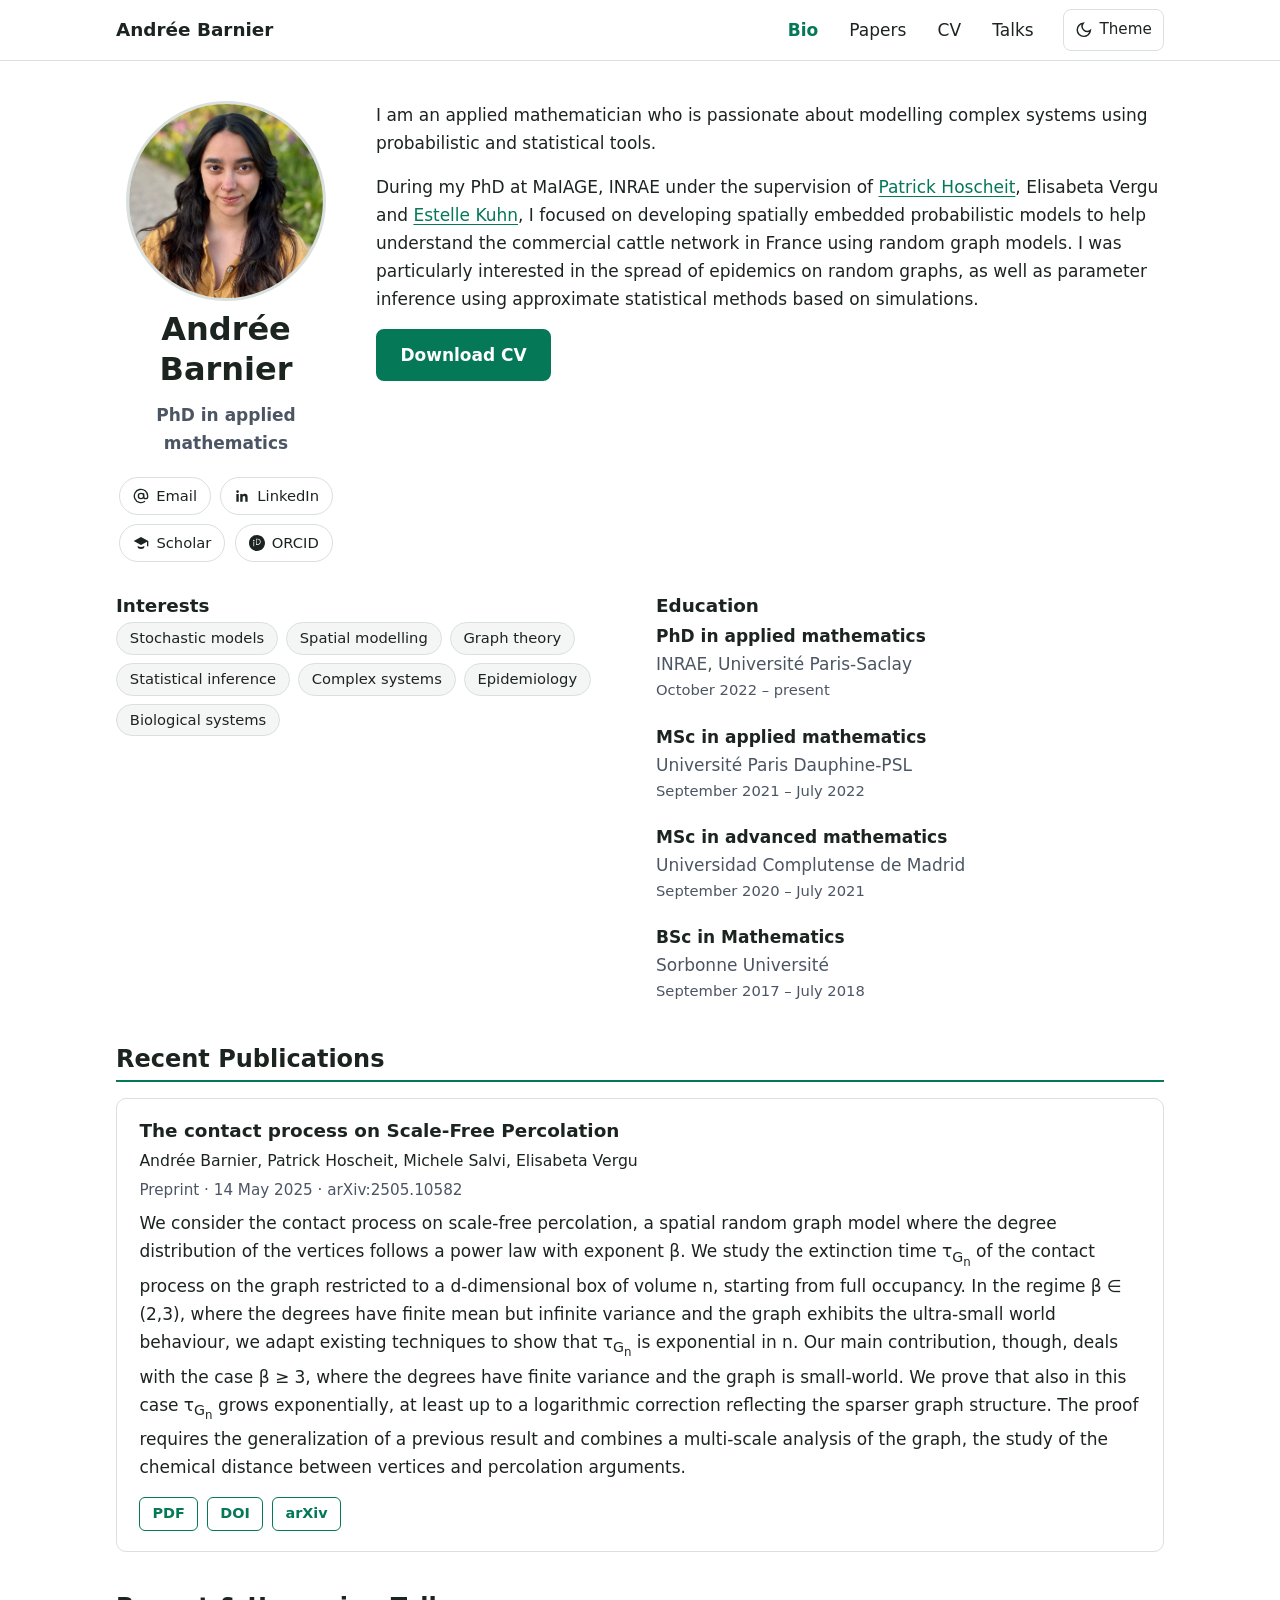
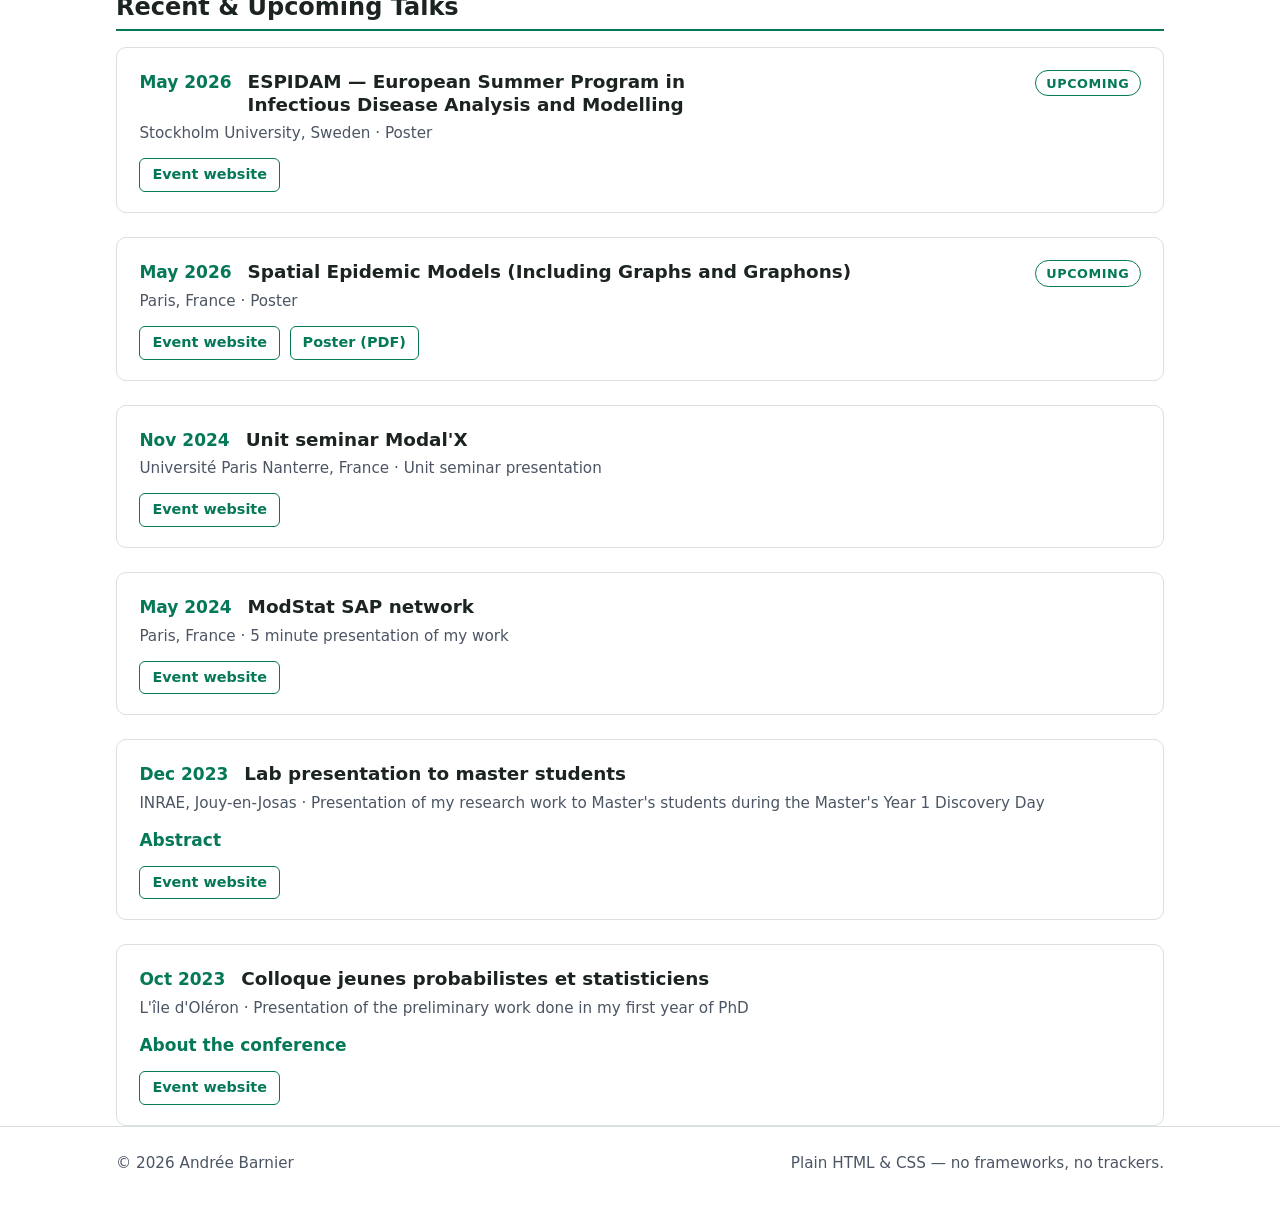
==== index.html @ 96a51994 "Rewrite site as plain static HTML/CSS/JS, no frameworks Drop Hugo, HugoBlox, Tailwind, Preact, Pagef" ====
<!DOCTYPE html>
<html lang="en">
<head>
  <meta charset="utf-8">
  <meta name="viewport" content="width=device-width, initial-scale=1">
  <title>Andrée Barnier — PhD in applied mathematics</title>
  <meta name="description" content="Andrée Barnier, PhD in applied mathematics. Spatial random graphs, stochastic models, and epidemic spread on networks. Publications, talks, and CV.">
  <link rel="icon" href="data:image/svg+xml,%3Csvg xmlns='http://www.w3.org/2000/svg' viewBox='0 0 32 32'%3E%3Crect width='32' height='32' rx='7' fill='%23047857'/%3E%3Ctext x='16' y='23' font-family='sans-serif' font-size='19' font-weight='bold' text-anchor='middle' fill='white'%3EA%3C/text%3E%3C/svg%3E">
  <link rel="stylesheet" href="assets/css/style.css">
  <script src="assets/js/main.js" defer></script>
</head>
<body>
  <a class="skip-link" href="#main">Skip to main content</a>

  <header class="site-header">
    <div class="container header-inner">
      <a class="site-title" href="./">Andrée Barnier</a>
      <button class="menu-button" id="menu-button" type="button" aria-expanded="false" aria-controls="site-nav">Menu</button>
      <nav class="site-nav" id="site-nav" aria-label="Main navigation">
        <ul>
          <li><a href="./" aria-current="page">Bio</a></li>
          <li><a href="#papers">Papers</a></li>
          <li><a href="experience/">CV</a></li>
          <li><a href="#talks">Talks</a></li>
        </ul>
      </nav>
      <button class="theme-button" id="theme-button" type="button" aria-label="Switch to dark theme">
        <svg viewBox="0 0 24 24" fill="none" stroke="currentColor" stroke-width="2" aria-hidden="true"><path d="M21 12.8A9 9 0 1 1 11.2 3 7 7 0 0 0 21 12.8Z"/></svg>
        <span aria-hidden="true">Theme</span>
      </button>
    </div>
  </header>

  <main id="main" class="container">
    <section aria-labelledby="bio-heading">
      <h2 id="bio-heading" hidden>Biography</h2>
      <div class="bio">
        <div class="profile">
          <img class="avatar" src="assets/img/me.jpg" alt="Portrait of Andrée Barnier" width="400" height="414">
          <div>
            <h1>Andrée Barnier</h1>
            <p class="role">PhD in applied mathematics</p>
            <ul class="social" aria-label="Contact and profiles">
              <li>
                <a href="mailto:barnier.andree@gmail.com">
                  <svg viewBox="0 0 24 24" fill="none" stroke="currentColor" stroke-width="2" aria-hidden="true"><circle cx="12" cy="12" r="4"/><path d="M16 8v5a3 3 0 0 0 6 0v-1a10 10 0 1 0-4 8"/></svg>
                  Email
                </a>
              </li>
              <li>
                <a href="https://www.linkedin.com/in/andree-barnier-233157162/" rel="noopener">
                  <svg viewBox="0 0 24 24" fill="currentColor" aria-hidden="true"><path d="M20.45 20.45h-3.55v-5.57c0-1.33-.03-3.04-1.85-3.04-1.86 0-2.14 1.45-2.14 2.94v5.67H9.35V9h3.41v1.56h.05c.47-.9 1.63-1.85 3.36-1.85 3.6 0 4.27 2.37 4.27 5.46v6.28zM5.34 7.43a2.06 2.06 0 1 1 0-4.12 2.06 2.06 0 0 1 0 4.12zM7.12 20.45H3.55V9h3.57v11.45z"/></svg>
                  LinkedIn
                </a>
              </li>
              <li>
                <a href="https://scholar.google.com/" rel="noopener">
                  <svg viewBox="0 0 24 24" fill="currentColor" aria-hidden="true"><path d="M12 3 1 9l11 6 9-4.91V17h2V9L12 3zm-5 13.5V18c0 1.66 2.24 3 5 3s5-1.34 5-3v-1.5c-1.4.8-3.1 1.5-5 1.5s-3.6-.7-5-1.5z"/></svg>
                  Scholar
                </a>
              </li>
              <li>
                <a href="https://orcid.org/0009-0008-3575-5565" rel="me noopener">
                  <svg viewBox="0 0 24 24" fill="currentColor" aria-hidden="true"><path d="M12 0C5.37 0 0 5.37 0 12s5.37 12 12 12 12-5.37 12-12S18.63 0 12 0zm-1.5 5.5h1.76c3.43 0 5.24 1.93 5.24 4.6 0 2.85-1.95 4.9-5.3 4.9h-1.7V5.5zm.88 1.05v7.4h.82c2.6 0 4.24-1.5 4.24-3.7 0-2.05-1.5-3.7-4.18-3.7h-.88zM7.2 7.1a1.06 1.06 0 1 1 0 2.12 1.06 1.06 0 0 1 0-2.12zm-.55 3.2h1.1V17H6.65v-6.7z"/></svg>
                  ORCID
                </a>
              </li>
            </ul>
          </div>
        </div>
        <div>
          <p>I am an applied mathematician who is passionate about modelling complex systems using probabilistic and statistical tools.</p>
          <p>During my PhD at MaIAGE, INRAE under the supervision of <a href="https://genome.jouy.inra.fr/~phoscheit/" rel="noopener">Patrick Hoscheit</a>, Elisabeta Vergu and <a href="https://maiage.inrae.fr/estelle-kuhn" rel="noopener">Estelle Kuhn</a>, I focused on developing spatially embedded probabilistic models to help understand the commercial cattle network in France using random graph models. I was particularly interested in the spread of epidemics on random graphs, as well as parameter inference using approximate statistical methods based on simulations.</p>
          <p><a class="button" href="uploads/resume.pdf">Download CV</a></p>
        </div>
      </div>

      <div class="columns" style="margin-top: 2rem;">
        <div>
          <h3>Interests</h3>
          <ul class="tag-list">
            <li>Stochastic models</li>
            <li>Spatial modelling</li>
            <li>Graph theory</li>
            <li>Statistical inference</li>
            <li>Complex systems</li>
            <li>Epidemiology</li>
            <li>Biological systems</li>
          </ul>
        </div>
        <div>
          <h3>Education</h3>
          <ul class="edu-list">
            <li>
              <div class="degree">PhD in applied mathematics</div>
              <div class="school">INRAE, Université Paris-Saclay</div>
              <div class="dates"><time datetime="2022-10">October 2022</time> – present</div>
            </li>
            <li>
              <div class="degree">MSc in applied mathematics</div>
              <div class="school">Université Paris Dauphine-PSL</div>
              <div class="dates"><time datetime="2021-09">September 2021</time> – <time datetime="2022-07">July 2022</time></div>
            </li>
            <li>
              <div class="degree">MSc in advanced mathematics</div>
              <div class="school">Universidad Complutense de Madrid</div>
              <div class="dates"><time datetime="2020-09">September 2020</time> – <time datetime="2021-07">July 2021</time></div>
            </li>
            <li>
              <div class="degree">BSc in Mathematics</div>
              <div class="school">Sorbonne Université</div>
              <div class="dates"><time datetime="2017-09">September 2017</time> – <time datetime="2018-07">July 2018</time></div>
            </li>
          </ul>
        </div>
      </div>
    </section>

    <section aria-labelledby="papers-heading" id="papers">
      <h2 id="papers-heading">Recent Publications</h2>
      <ol class="entry-list">
        <li>
          <article class="entry">
            <header>
              <h3>The contact process on Scale-Free Percolation</h3>
              <p class="authors">Andrée Barnier, Patrick Hoscheit, Michele Salvi, Elisabeta Vergu</p>
              <p class="meta">Preprint · <time datetime="2025-05-14">14 May 2025</time> · arXiv:2505.10582</p>
            </header>
            <p>We consider the contact process on scale-free percolation, a spatial random graph model where the degree distribution of the vertices follows a power law with exponent β. We study the extinction time τ<sub>G<sub>n</sub></sub> of the contact process on the graph restricted to a d-dimensional box of volume n, starting from full occupancy. In the regime β ∈ (2,3), where the degrees have finite mean but infinite variance and the graph exhibits the ultra-small world behaviour, we adapt existing techniques to show that τ<sub>G<sub>n</sub></sub> is exponential in n. Our main contribution, though, deals with the case β ≥ 3, where the degrees have finite variance and the graph is small-world. We prove that also in this case τ<sub>G<sub>n</sub></sub> grows exponentially, at least up to a logarithmic correction reflecting the sparser graph structure. The proof requires the generalization of a previous result and combines a multi-scale analysis of the graph, the study of the chemical distance between vertices and percolation arguments.</p>
            <ul class="entry-links">
              <li><a href="https://arxiv.org/pdf/2505.10582" rel="noopener">PDF</a></li>
              <li><a href="https://doi.org/10.48550/arXiv.2505.10582" rel="noopener">DOI</a></li>
              <li><a href="https://arxiv.org/abs/2505.10582" rel="noopener">arXiv</a></li>
            </ul>
          </article>
        </li>
      </ol>
    </section>

    <section aria-labelledby="talks-heading" id="talks">
      <h2 id="talks-heading">Recent &amp; Upcoming Talks</h2>
      <ol class="entry-list">
        <li>
          <article class="entry" aria-labelledby="talk-espidam">
            <div class="talk-top">
              <time datetime="2026-05-15">May 2026</time>
              <h3 id="talk-espidam">ESPIDAM — European Summer Program in Infectious Disease Analysis and Modelling</h3>
              <span class="badge">Upcoming</span>
            </div>
            <p class="meta">Stockholm University, Sweden · Poster</p>
            <ul class="entry-links">
              <li><a href="https://www.su.se/department-of-mathematics/welcome-to-espidam-the-european-summer-program-in-infectious-disease-analysis-and-modelling-1.703719" rel="noopener">Event website</a></li>
            </ul>
          </article>
        </li>
        <li>
          <article class="entry" aria-labelledby="talk-spatial">
            <div class="talk-top">
              <time datetime="2026-05-15">May 2026</time>
              <h3 id="talk-spatial">Spatial Epidemic Models (Including Graphs and Graphons)</h3>
              <span class="badge">Upcoming</span>
            </div>
            <p class="meta">Paris, France · Poster</p>
            <ul class="entry-links">
              <li><a href="https://sites.google.com/rice.edu/rgp-epidemic/home" rel="noopener">Event website</a></li>
              <li><a href="uploads/poster-spatial-random-graphs.pdf">Poster (PDF)</a></li>
            </ul>
          </article>
        </li>
        <li>
          <article class="entry" aria-labelledby="talk-modalx">
            <div class="talk-top">
              <time datetime="2024-11-21">Nov 2024</time>
              <h3 id="talk-modalx">Unit seminar Modal'X</h3>
            </div>
            <p class="meta">Université Paris Nanterre, France · Unit seminar presentation</p>
            <ul class="entry-links">
              <li><a href="https://modalx.parisnanterre.fr/seminaires/seminaire-modalx-andree-barnier-maiage" rel="noopener">Event website</a></li>
            </ul>
          </article>
        </li>
        <li>
          <article class="entry" aria-labelledby="talk-modstatsap">
            <div class="talk-top">
              <time datetime="2024-05-16">May 2024</time>
              <h3 id="talk-modstatsap">ModStat SAP network</h3>
            </div>
            <p class="meta">Paris, France · 5 minute presentation of my work</p>
            <ul class="entry-links">
              <li><a href="https://reseau-modstatsap.mathnum.inrae.fr" rel="noopener">Event website</a></li>
            </ul>
          </article>
        </li>
        <li>
          <article class="entry" aria-labelledby="talk-masters">
            <div class="talk-top">
              <time datetime="2023-12-08">Dec 2023</time>
              <h3 id="talk-masters">Lab presentation to master students</h3>
            </div>
            <p class="meta">INRAE, Jouy-en-Josas · Presentation of my research work to Master's students during the Master's Year 1 Discovery Day</p>
            <details class="abstract">
              <summary>Abstract</summary>
              <div><p>Presentation of my research work to Master's students during the Master's Year 1 Discovery Day, INRAE, Jouy-en-Josas. Program jointly organized by the Graduate School of Mathematics at Paris-Saclay University and the MaIAGE unit at INRAE.</p></div>
            </details>
            <ul class="entry-links">
              <li><a href="https://maiage.inrae.fr/fr/seminaires_ext" rel="noopener">Event website</a></li>
            </ul>
          </article>
        </li>
        <li>
          <article class="entry" aria-labelledby="talk-jps">
            <div class="talk-top">
              <time datetime="2023-10-01">Oct 2023</time>
              <h3 id="talk-jps">Colloque jeunes probabilistes et statisticiens</h3>
            </div>
            <p class="meta">L'île d'Oléron · Presentation of the preliminary work done in my first year of PhD</p>
            <details class="abstract">
              <summary>About the conference</summary>
              <div><p>The Young Probabilists and Statisticians Conference has been held every two years since 1994 under the auspices of the Random Modelling and Statistics (MAS) group of the Society for Applied and Industrial Mathematics (SMAI). Participants are advanced PhD students (in their second or third year) or those who may have defended their thesis within the past year. The aim is to provide them with a pleasant and informal setting in which to meet, present their work and broaden their range of interests.</p></div>
            </details>
            <ul class="entry-links">
              <li><a href="https://jps-2023.sciencesconf.org" rel="noopener">Event website</a></li>
            </ul>
          </article>
        </li>
      </ol>
    </section>
  </main>

  <footer class="site-footer">
    <div class="container">
      <p>© <span id="year">2026</span> Andrée Barnier</p>
      <p>Plain HTML &amp; CSS — no frameworks, no trackers.</p>
    </div>
  </footer>
</body>
</html>
---- assets/css/style.css ----
/* Plain stylesheet for Andrée Barnier's personal site. No frameworks. */

:root {
  color-scheme: light dark;
  --bg: #fff;
  --bg-soft: #f4f6f5;
  --text: #1c2420;
  --muted: #4b5563;
  --accent: #047857;
  --accent-contrast: #fff;
  --border: #d9e0dd;
  --card: #fff;
  --header-bg: rgb(255 255 255 / 0.95);
  --max-width: 68rem;
  --radius: 10px;
  --font: system-ui, -apple-system, "Segoe UI", Roboto, "Helvetica Neue", Arial, sans-serif;
}

@media (prefers-color-scheme: dark) {
  :root {
    --bg: #101614;
    --bg-soft: #1a221f;
    --text: #e8eceb;
    --muted: #b6c0bd;
    --accent: #34d399;
    --accent-contrast: #06281d;
    --border: #2c3632;
    --card: #161e1b;
    --header-bg: rgb(16 22 20 / 0.95);
  }
}

html[data-theme="light"] {
  color-scheme: light;
  --bg: #fff;
  --bg-soft: #f4f6f5;
  --text: #1c2420;
  --muted: #4b5563;
  --accent: #047857;
  --accent-contrast: #fff;
  --border: #d9e0dd;
  --card: #fff;
  --header-bg: rgb(255 255 255 / 0.95);
}

html[data-theme="dark"] {
  color-scheme: dark;
  --bg: #101614;
  --bg-soft: #1a221f;
  --text: #e8eceb;
  --muted: #b6c0bd;
  --accent: #34d399;
  --accent-contrast: #06281d;
  --border: #2c3632;
  --card: #161e1b;
  --header-bg: rgb(16 22 20 / 0.95);
}

* { box-sizing: border-box; }

html {
  scroll-behavior: smooth;
  scroll-padding-top: 4.5rem;
}

@media (prefers-reduced-motion: reduce) {
  html { scroll-behavior: auto; }
  *, *::before, *::after {
    animation-duration: 0.01ms !important;
    transition-duration: 0.01ms !important;
  }
}

body {
  margin: 0;
  background: var(--bg);
  color: var(--text);
  font-family: var(--font);
  font-size: 1.0625rem;
  line-height: 1.65;
}

h1, h2, h3 { line-height: 1.25; text-wrap: balance; }
h1 { font-size: 2rem; margin: 0 0 0.25rem; }
h2 { font-size: 1.5rem; margin: 0 0 1rem; padding-bottom: 0.4rem; border-bottom: 2px solid var(--accent); }
h3 { font-size: 1.15rem; margin: 0 0 0.35rem; }

p { margin: 0 0 1rem; }

a { color: var(--accent); text-underline-offset: 0.15em; }
a:hover { text-decoration-thickness: 2px; }

:focus-visible {
  outline: 3px solid var(--accent);
  outline-offset: 2px;
  border-radius: 4px;
}

.skip-link {
  position: absolute;
  left: 1rem;
  top: -4rem;
  z-index: 100;
  background: var(--accent);
  color: var(--accent-contrast);
  padding: 0.6rem 1rem;
  border-radius: 0 0 6px 6px;
  font-weight: 600;
  text-decoration: none;
  transition: top 0.15s ease;
}
.skip-link:focus { top: 0; color: var(--accent-contrast); }

.container {
  max-width: var(--max-width);
  margin: 0 auto;
  padding: 0 1.25rem;
}

main { padding-bottom: 4rem; }
section { padding-top: 2.5rem; }

/* Header */
.site-header {
  position: sticky;
  top: 0;
  z-index: 50;
  background: var(--header-bg);
  border-bottom: 1px solid var(--border);
  backdrop-filter: blur(6px);
}

.header-inner {
  display: flex;
  align-items: center;
  gap: 1rem;
  min-height: 3.75rem;
}

.site-title {
  font-weight: 700;
  font-size: 1.15rem;
  color: var(--text);
  text-decoration: none;
  margin-right: auto;
  white-space: nowrap;
}
.site-title:hover { color: var(--accent); }

.site-nav ul {
  display: flex;
  gap: 0.25rem;
  list-style: none;
  margin: 0;
  padding: 0;
}

.site-nav a {
  display: block;
  padding: 0.5rem 0.85rem;
  border-radius: 6px;
  color: var(--text);
  text-decoration: none;
  font-weight: 500;
}
.site-nav a:hover { background: var(--bg-soft); color: var(--accent); }
.site-nav a[aria-current="page"] { color: var(--accent); font-weight: 700; }

.menu-button, .theme-button {
  display: inline-flex;
  align-items: center;
  justify-content: center;
  gap: 0.4rem;
  background: none;
  border: 1px solid var(--border);
  border-radius: 8px;
  color: var(--text);
  cursor: pointer;
  font: inherit;
  font-size: 0.95rem;
  padding: 0.45rem 0.7rem;
}
.menu-button:hover, .theme-button:hover { border-color: var(--accent); color: var(--accent); }
.menu-button { display: none; }
.theme-button svg { width: 1.1rem; height: 1.1rem; }

/* Bio */
.bio { display: grid; grid-template-columns: 220px 1fr; gap: 2.5rem; align-items: start; }

.profile { text-align: center; }
.avatar {
  width: 200px;
  height: 200px;
  border-radius: 50%;
  object-fit: cover;
  border: 3px solid var(--border);
}
.role { color: var(--muted); margin: 0.75rem 0 0.25rem; font-weight: 600; }
.postnominal { color: var(--muted); font-size: 0.95rem; }

.social { list-style: none; margin: 1.25rem 0 0; padding: 0; display: flex; flex-wrap: wrap; gap: 0.6rem; justify-content: center; }
.social a {
  display: inline-flex;
  align-items: center;
  gap: 0.45rem;
  border: 1px solid var(--border);
  border-radius: 999px;
  padding: 0.35rem 0.8rem;
  font-size: 0.92rem;
  color: var(--text);
  text-decoration: none;
}
.social a:hover { border-color: var(--accent); color: var(--accent); }
.social svg { width: 1rem; height: 1rem; flex: none; }

.button {
  display: inline-block;
  background: var(--accent);
  color: var(--accent-contrast);
  font-weight: 600;
  text-decoration: none;
  padding: 0.6rem 1.4rem;
  border-radius: 8px;
  border: 2px solid var(--accent);
}
.button:hover { filter: brightness(0.92); color: var(--accent-contrast); text-decoration: none; }
.button.secondary { background: none; color: var(--accent); }
.button.secondary:hover { background: var(--accent); color: var(--accent-contrast); }

/* Two-column info blocks */
.columns { display: grid; grid-template-columns: 1fr 1fr; gap: 2rem; }

.tag-list { list-style: none; margin: 0; padding: 0; display: flex; flex-wrap: wrap; gap: 0.5rem; }
.tag-list li {
  background: var(--bg-soft);
  border: 1px solid var(--border);
  border-radius: 999px;
  padding: 0.2rem 0.8rem;
  font-size: 0.92rem;
}

.edu-list { list-style: none; margin: 0; padding: 0; display: grid; gap: 1.25rem; }
.edu-list .degree { font-weight: 700; }
.edu-list .school { color: var(--muted); }
.edu-list .dates { color: var(--muted); font-size: 0.92rem; }
.edu-list p { margin: 0.35rem 0 0; font-size: 0.98rem; }

/* Entries (papers, talks) */
.entry-list { list-style: none; margin: 0; padding: 0; display: grid; gap: 1.5rem; }
.entry {
  background: var(--card);
  border: 1px solid var(--border);
  border-radius: var(--radius);
  padding: 1.25rem 1.4rem;
}
.entry header { margin-bottom: 0.4rem; }
.entry .meta { color: var(--muted); font-size: 0.95rem; margin-bottom: 0.5rem; }
.entry .authors { font-size: 0.98rem; margin-bottom: 0.25rem; }
.entry p:last-child { margin-bottom: 0; }

.entry-links { list-style: none; margin: 0.75rem 0 0; padding: 0; display: flex; flex-wrap: wrap; gap: 0.6rem; }
.entry-links a {
  display: inline-block;
  border: 1px solid var(--accent);
  border-radius: 6px;
  padding: 0.25rem 0.75rem;
  font-size: 0.9rem;
  font-weight: 600;
  text-decoration: none;
}
.entry-links a:hover { background: var(--accent); color: var(--accent-contrast); }

.talk-top { display: flex; flex-wrap: wrap; gap: 0.4rem 1rem; align-items: baseline; }
.talk-top time { font-weight: 700; color: var(--accent); white-space: nowrap; }
.talk-top h3 { flex: 1 1 16rem; }
.badge {
  display: inline-block;
  font-size: 0.8rem;
  font-weight: 700;
  text-transform: uppercase;
  letter-spacing: 0.04em;
  border: 1px solid var(--accent);
  color: var(--accent);
  border-radius: 999px;
  padding: 0.1rem 0.65rem;
}

details.abstract { margin-top: 0.6rem; }
details.abstract summary {
  cursor: pointer;
  color: var(--accent);
  font-weight: 600;
  display: inline-block;
}
details.abstract div { margin-top: 0.5rem; }

/* Languages */
.lang-list { list-style: none; margin: 0; padding: 0; display: grid; gap: 0.6rem; max-width: 28rem; }
.lang-list li { display: flex; justify-content: space-between; gap: 1rem; border-bottom: 1px dotted var(--border); padding-bottom: 0.4rem; }
.lang-list .level { color: var(--muted); }

/* Footer */
.site-footer {
  border-top: 1px solid var(--border);
  padding: 1.5rem 0 2rem;
  color: var(--muted);
  font-size: 0.95rem;
}
.site-footer .container { display: flex; flex-wrap: wrap; gap: 0.5rem 2rem; justify-content: space-between; }
.site-footer p { margin: 0; }

/* Responsive */
@media (max-width: 55rem) {
  .bio { grid-template-columns: 1fr; gap: 1.5rem; }
  .profile { text-align: left; display: flex; gap: 1.25rem; align-items: center; flex-wrap: wrap; }
  .avatar { width: 120px; height: 120px; }
  .social { justify-content: flex-start; }
}

@media (max-width: 40rem) {
  body { font-size: 1rem; }
  h1 { font-size: 1.6rem; }

  .menu-button { display: inline-flex; }
  .site-nav {
    position: absolute;
    top: 100%;
    left: 0;
    right: 0;
    background: var(--bg);
    border-bottom: 1px solid var(--border);
    display: none;
  }
  .site-nav.open { display: block; }
  .site-nav ul { flex-direction: column; padding: 0.5rem 1.25rem 1rem; }
  .site-nav a { padding: 0.65rem 0.5rem; }
  .site-header { position: sticky; }
  .header-inner { position: relative; }

  .columns { grid-template-columns: 1fr; }
  .talk-top h3 { flex-basis: 100%; }
}
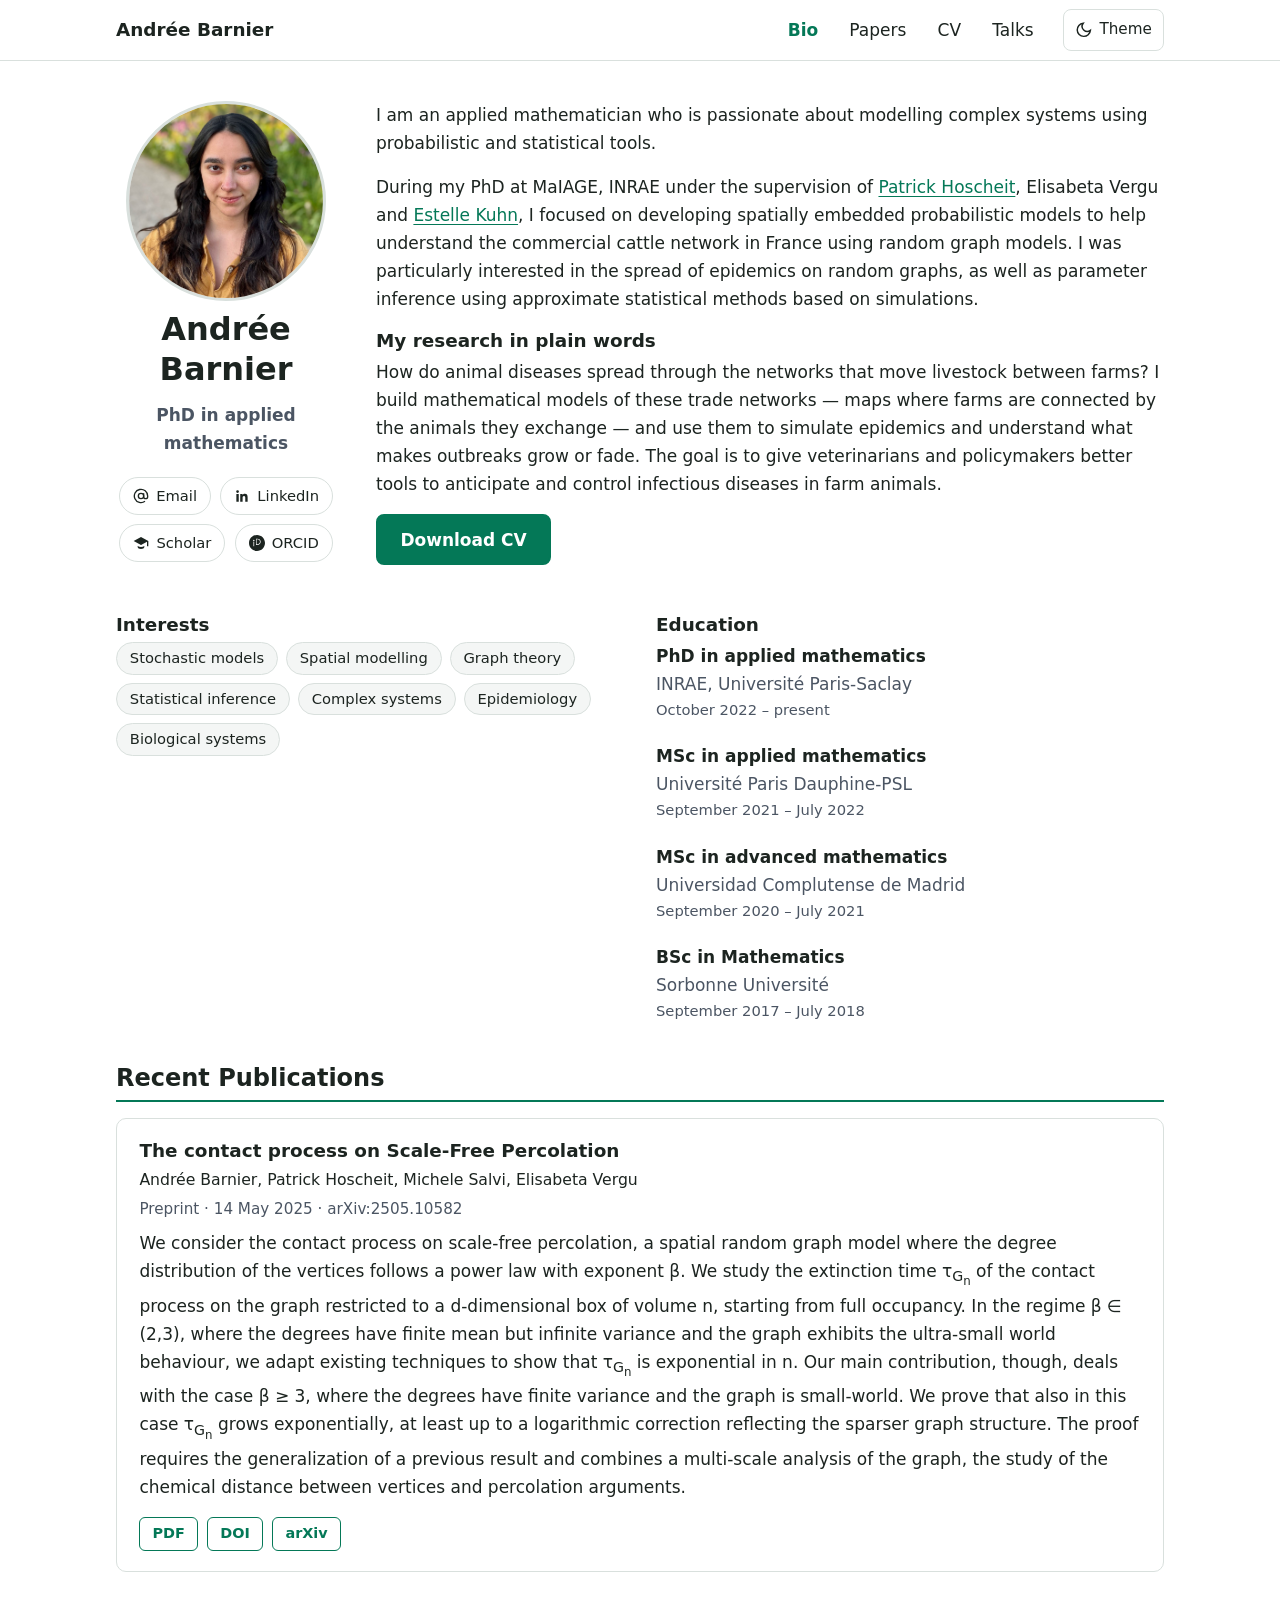
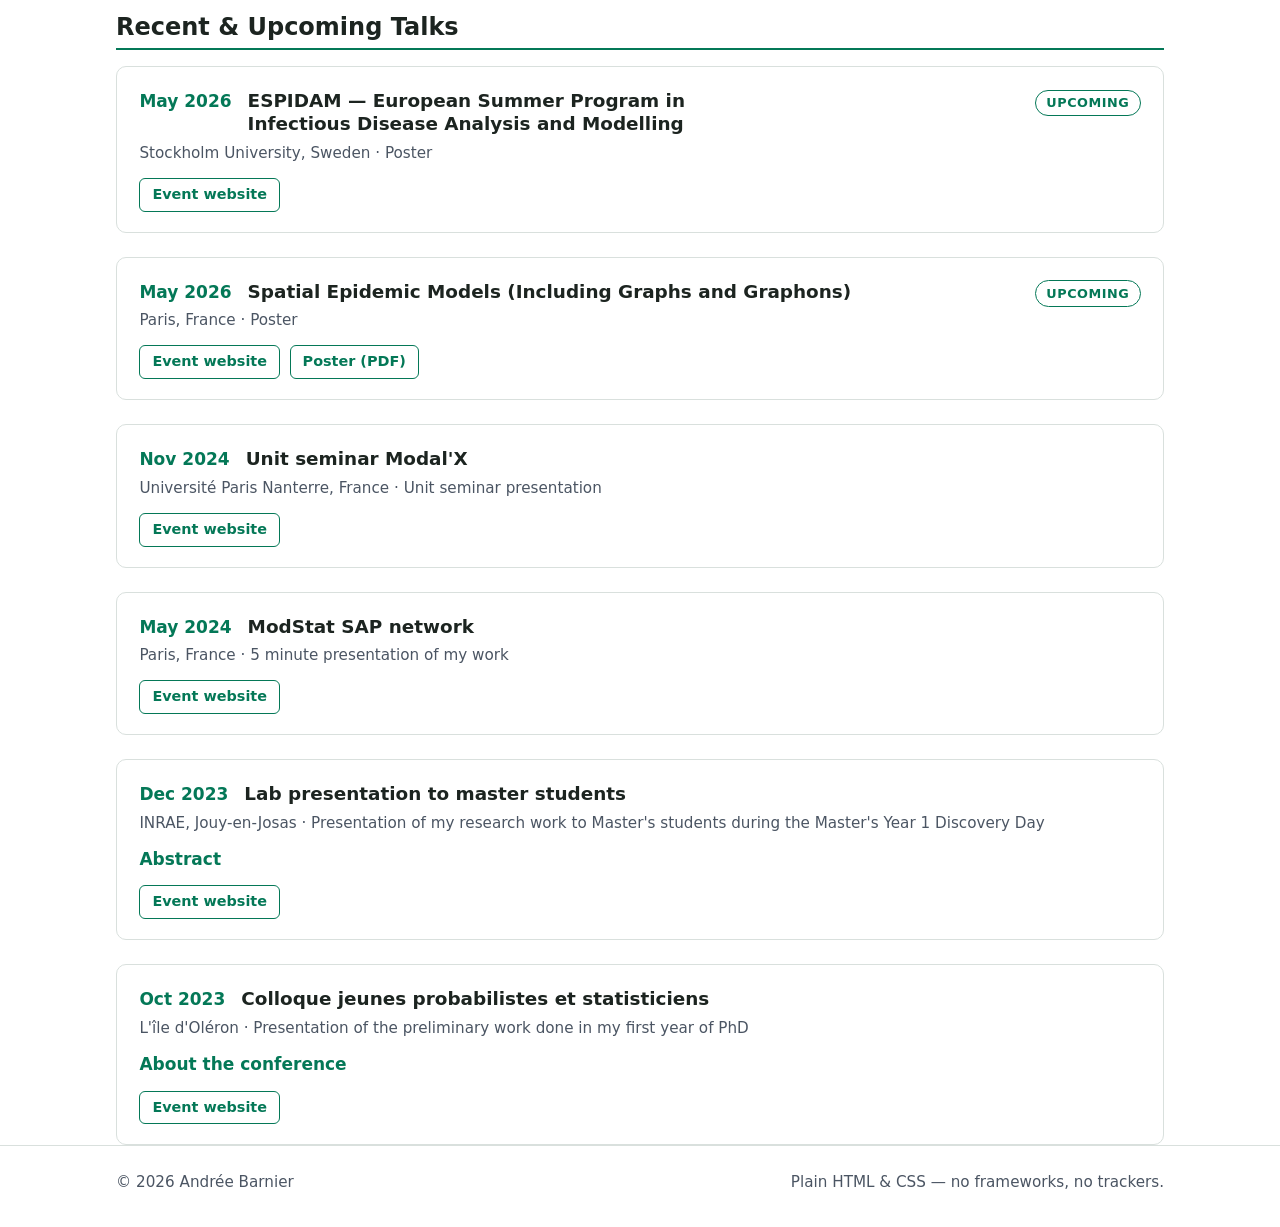
==== commit d2f2d630: "Add plain-words research summary to homepage Short non-technical description of the research for vis" ====
--- a/index.html
+++ b/index.html
@@ -71,6 +71,8 @@
         <div>
           <p>I am an applied mathematician who is passionate about modelling complex systems using probabilistic and statistical tools.</p>
           <p>During my PhD at MaIAGE, INRAE under the supervision of <a href="https://genome.jouy.inra.fr/~phoscheit/" rel="noopener">Patrick Hoscheit</a>, Elisabeta Vergu and <a href="https://maiage.inrae.fr/estelle-kuhn" rel="noopener">Estelle Kuhn</a>, I focused on developing spatially embedded probabilistic models to help understand the commercial cattle network in France using random graph models. I was particularly interested in the spread of epidemics on random graphs, as well as parameter inference using approximate statistical methods based on simulations.</p>
+          <h3>My research in plain words</h3>
+          <p>How do animal diseases spread through the networks that move livestock between farms? I build mathematical models of these trade networks — maps where farms are connected by the animals they exchange — and use them to simulate epidemics and understand what makes outbreaks grow or fade. The goal is to give veterinarians and policymakers better tools to anticipate and control infectious diseases in farm animals.</p>
           <p><a class="button" href="uploads/resume.pdf">Download CV</a></p>
         </div>
       </div>
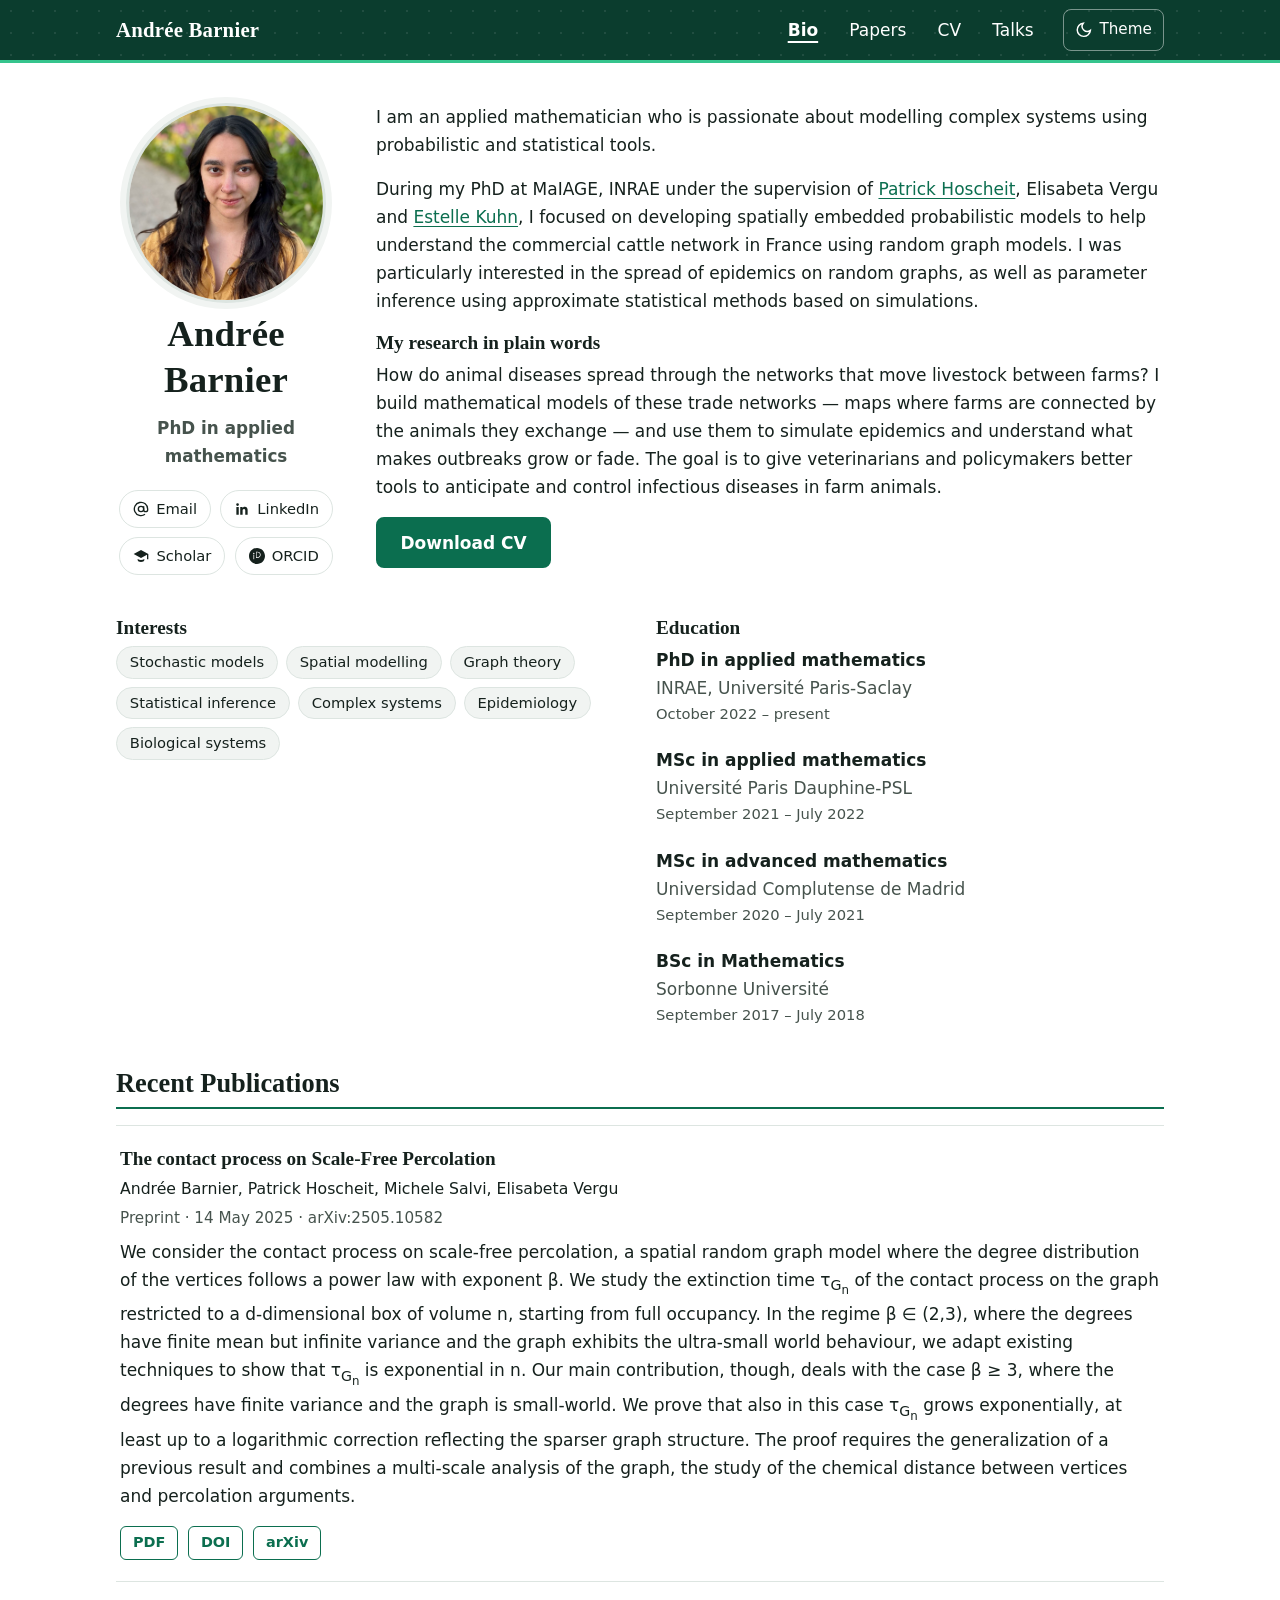
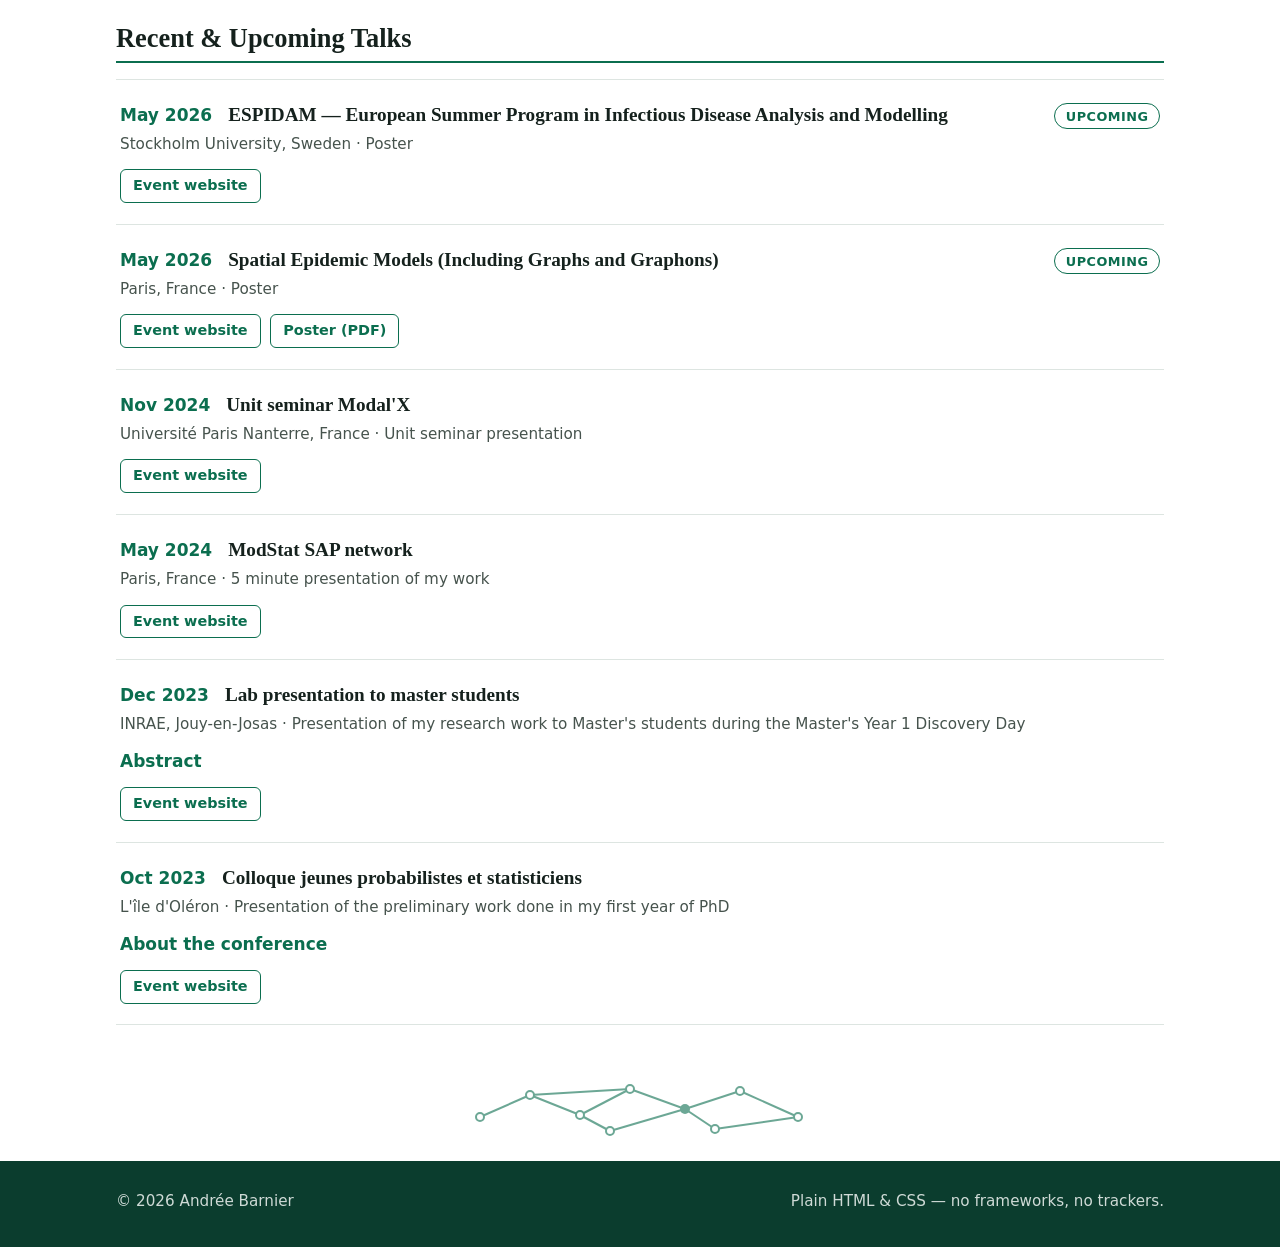
==== commit 96f00d0b: "Refresh visual design for a more professional academic look - Serif display headings (system stack, " ====
--- a/index.html
+++ b/index.html
@@ -227,6 +227,33 @@
         </li>
       </ol>
     </section>
+
+    <div class="graph-divider" aria-hidden="true">
+      <svg width="360" height="72" viewBox="0 0 360 72" focusable="false">
+        <g fill="none" stroke="currentColor" stroke-width="2">
+          <line x1="20" y1="44" x2="70" y2="22"/>
+          <line x1="70" y1="22" x2="120" y2="42"/>
+          <line x1="70" y1="22" x2="170" y2="16"/>
+          <line x1="120" y1="42" x2="170" y2="16"/>
+          <line x1="120" y1="42" x2="150" y2="58"/>
+          <line x1="170" y1="16" x2="225" y2="36"/>
+          <line x1="150" y1="58" x2="225" y2="36"/>
+          <line x1="225" y1="36" x2="280" y2="18"/>
+          <line x1="225" y1="36" x2="255" y2="56"/>
+          <line x1="280" y1="18" x2="338" y2="44"/>
+          <line x1="255" y1="56" x2="338" y2="44"/>
+          <circle cx="20" cy="44" r="4"/>
+          <circle cx="70" cy="22" r="4"/>
+          <circle cx="120" cy="42" r="4"/>
+          <circle cx="170" cy="16" r="4"/>
+          <circle cx="280" cy="18" r="4"/>
+          <circle cx="338" cy="44" r="4"/>
+          <circle cx="150" cy="58" r="4"/>
+          <circle cx="255" cy="56" r="4"/>
+          <circle class="seed" cx="225" cy="36" r="5"/>
+        </g>
+      </svg>
+    </div>
   </main>
 
   <footer class="site-footer">
--- a/assets/css/style.css
+++ b/assets/css/style.css
@@ -3,17 +3,21 @@
 :root {
   color-scheme: light dark;
   --bg: #fff;
-  --bg-soft: #f4f6f5;
-  --text: #1c2420;
-  --muted: #4b5563;
-  --accent: #047857;
+  --bg-soft: #f1f4f2;
+  --text: #15211d;
+  --muted: #46534d;
+  --accent: #0b6e4f;
   --accent-contrast: #fff;
-  --border: #d9e0dd;
-  --card: #fff;
-  --header-bg: rgb(255 255 255 / 0.95);
+  --border: #dde5e1;
+  --header-bg: #0b3d2e;
+  --header-text: #fff;
+  --header-rule: #35c48d;
+  --footer-bg: #0b3d2e;
+  --footer-text: #cfdad6;
+  --footer-link: #7dd3ae;
   --max-width: 68rem;
-  --radius: 10px;
   --font: system-ui, -apple-system, "Segoe UI", Roboto, "Helvetica Neue", Arial, sans-serif;
+  --font-display: Georgia, "Iowan Old Style", "Times New Roman", serif;
 }
 
 @media (prefers-color-scheme: dark) {
@@ -22,25 +26,33 @@
     --bg-soft: #1a221f;
     --text: #e8eceb;
     --muted: #b6c0bd;
-    --accent: #34d399;
-    --accent-contrast: #06281d;
+    --accent: #4ad69b;
+    --accent-contrast: #06231b;
     --border: #2c3632;
-    --card: #161e1b;
-    --header-bg: rgb(16 22 20 / 0.95);
+    --header-bg: #072a20;
+    --header-text: #f2f5f4;
+    --header-rule: #35c48d;
+    --footer-bg: #072a20;
+    --footer-text: #b9c6c1;
+    --footer-link: #7dd3ae;
   }
 }
 
 html[data-theme="light"] {
   color-scheme: light;
   --bg: #fff;
-  --bg-soft: #f4f6f5;
-  --text: #1c2420;
-  --muted: #4b5563;
-  --accent: #047857;
+  --bg-soft: #f1f4f2;
+  --text: #15211d;
+  --muted: #46534d;
+  --accent: #0b6e4f;
   --accent-contrast: #fff;
-  --border: #d9e0dd;
-  --card: #fff;
-  --header-bg: rgb(255 255 255 / 0.95);
+  --border: #dde5e1;
+  --header-bg: #0b3d2e;
+  --header-text: #fff;
+  --header-rule: #35c48d;
+  --footer-bg: #0b3d2e;
+  --footer-text: #cfdad6;
+  --footer-link: #7dd3ae;
 }
 
 html[data-theme="dark"] {
@@ -49,11 +61,15 @@
   --bg-soft: #1a221f;
   --text: #e8eceb;
   --muted: #b6c0bd;
-  --accent: #34d399;
-  --accent-contrast: #06281d;
+  --accent: #4ad69b;
+  --accent-contrast: #06231b;
   --border: #2c3632;
-  --card: #161e1b;
-  --header-bg: rgb(16 22 20 / 0.95);
+  --header-bg: #072a20;
+  --header-text: #f2f5f4;
+  --header-rule: #35c48d;
+  --footer-bg: #072a20;
+  --footer-text: #b9c6c1;
+  --footer-link: #7dd3ae;
 }
 
 * { box-sizing: border-box; }
@@ -80,10 +96,12 @@
   line-height: 1.65;
 }
 
-h1, h2, h3 { line-height: 1.25; text-wrap: balance; }
-h1 { font-size: 2rem; margin: 0 0 0.25rem; }
-h2 { font-size: 1.5rem; margin: 0 0 1rem; padding-bottom: 0.4rem; border-bottom: 2px solid var(--accent); }
-h3 { font-size: 1.15rem; margin: 0 0 0.35rem; }
+::selection { background: var(--accent); color: var(--accent-contrast); }
+
+h1, h2, h3 { line-height: 1.25; text-wrap: balance; font-family: var(--font-display); font-weight: 700; }
+h1 { font-size: 2.3rem; margin: 0 0 0.25rem; letter-spacing: 0.005em; }
+h2 { font-size: 1.65rem; margin: 0 0 1rem; padding-bottom: 0.4rem; border-bottom: 2px solid var(--accent); }
+h3 { font-size: 1.2rem; margin: 0 0 0.35rem; }
 
 p { margin: 0 0 1rem; }
 
@@ -95,21 +113,22 @@
   outline-offset: 2px;
   border-radius: 4px;
 }
+.site-header :focus-visible { outline-color: var(--header-text); }
 
 .skip-link {
   position: absolute;
   left: 1rem;
   top: -4rem;
   z-index: 100;
-  background: var(--accent);
-  color: var(--accent-contrast);
+  background: var(--header-rule);
+  color: #06231b;
   padding: 0.6rem 1rem;
   border-radius: 0 0 6px 6px;
-  font-weight: 600;
+  font-weight: 700;
   text-decoration: none;
   transition: top 0.15s ease;
 }
-.skip-link:focus { top: 0; color: var(--accent-contrast); }
+.skip-link:focus { top: 0; }
 
 .container {
   max-width: var(--max-width);
@@ -117,7 +136,7 @@
   padding: 0 1.25rem;
 }
 
-main { padding-bottom: 4rem; }
+main { padding-bottom: 3rem; }
 section { padding-top: 2.5rem; }
 
 /* Header */
@@ -125,9 +144,11 @@
   position: sticky;
   top: 0;
   z-index: 50;
-  background: var(--header-bg);
-  border-bottom: 1px solid var(--border);
-  backdrop-filter: blur(6px);
+  background-color: var(--header-bg);
+  background-image: radial-gradient(rgb(255 255 255 / 0.09) 1.2px, transparent 1.3px);
+  background-size: 22px 22px;
+  border-bottom: 3px solid var(--header-rule);
+  color: var(--header-text);
 }
 
 .header-inner {
@@ -138,14 +159,16 @@
 }
 
 .site-title {
+  font-family: var(--font-display);
   font-weight: 700;
-  font-size: 1.15rem;
-  color: var(--text);
+  font-size: 1.3rem;
+  letter-spacing: 0.01em;
+  color: var(--header-text);
   text-decoration: none;
   margin-right: auto;
   white-space: nowrap;
 }
-.site-title:hover { color: var(--accent); }
+.site-title:hover { color: var(--header-text); text-decoration: underline; text-underline-offset: 0.2em; }
 
 .site-nav ul {
   display: flex;
@@ -159,12 +182,12 @@
   display: block;
   padding: 0.5rem 0.85rem;
   border-radius: 6px;
-  color: var(--text);
+  color: var(--header-text);
   text-decoration: none;
   font-weight: 500;
 }
-.site-nav a:hover { background: var(--bg-soft); color: var(--accent); }
-.site-nav a[aria-current="page"] { color: var(--accent); font-weight: 700; }
+.site-nav a:hover { background: rgb(255 255 255 / 0.12); color: var(--header-text); }
+.site-nav a[aria-current="page"] { font-weight: 700; text-decoration: underline; text-underline-offset: 0.3em; text-decoration-thickness: 2px; }
 
 .menu-button, .theme-button {
   display: inline-flex;
@@ -172,15 +195,15 @@
   justify-content: center;
   gap: 0.4rem;
   background: none;
-  border: 1px solid var(--border);
+  border: 1px solid rgb(255 255 255 / 0.45);
   border-radius: 8px;
-  color: var(--text);
+  color: var(--header-text);
   cursor: pointer;
   font: inherit;
   font-size: 0.95rem;
   padding: 0.45rem 0.7rem;
 }
-.menu-button:hover, .theme-button:hover { border-color: var(--accent); color: var(--accent); }
+.menu-button:hover, .theme-button:hover { border-color: var(--header-text); color: var(--header-text); }
 .menu-button { display: none; }
 .theme-button svg { width: 1.1rem; height: 1.1rem; }
 
@@ -194,8 +217,9 @@
   border-radius: 50%;
   object-fit: cover;
   border: 3px solid var(--border);
-}
-.role { color: var(--muted); margin: 0.75rem 0 0.25rem; font-weight: 600; }
+  box-shadow: 0 0 0 6px var(--bg-soft);
+}
+.role { color: var(--muted); margin: 0.75rem 0 0.25rem; font-weight: 600; font-size: 1.05rem; }
 .postnominal { color: var(--muted); font-size: 0.95rem; }
 
 .social { list-style: none; margin: 1.25rem 0 0; padding: 0; display: flex; flex-wrap: wrap; gap: 0.6rem; justify-content: center; }
@@ -245,14 +269,13 @@
 .edu-list .dates { color: var(--muted); font-size: 0.92rem; }
 .edu-list p { margin: 0.35rem 0 0; font-size: 0.98rem; }
 
-/* Entries (papers, talks) */
-.entry-list { list-style: none; margin: 0; padding: 0; display: grid; gap: 1.5rem; }
+/* Entries (papers, talks): editorial rows with hairline rules */
+.entry-list { list-style: none; margin: 0; padding: 0; display: grid; }
 .entry {
-  background: var(--card);
-  border: 1px solid var(--border);
-  border-radius: var(--radius);
-  padding: 1.25rem 1.4rem;
-}
+  border-top: 1px solid var(--border);
+  padding: 1.3rem 0.25rem;
+}
+.entry-list > li:last-child .entry { border-bottom: 1px solid var(--border); }
 .entry header { margin-bottom: 0.4rem; }
 .entry .meta { color: var(--muted); font-size: 0.95rem; margin-bottom: 0.5rem; }
 .entry .authors { font-size: 0.98rem; margin-bottom: 0.25rem; }
@@ -275,6 +298,7 @@
 .talk-top h3 { flex: 1 1 16rem; }
 .badge {
   display: inline-block;
+  font-family: var(--font);
   font-size: 0.8rem;
   font-weight: 700;
   text-transform: uppercase;
@@ -294,6 +318,12 @@
 }
 details.abstract div { margin-top: 0.5rem; }
 
+/* Decorative network divider: a nod to random graphs (aria-hidden) */
+.graph-divider { text-align: center; margin: 3rem 0 0.5rem; color: var(--accent); opacity: 0.6; }
+.graph-divider svg { max-width: 100%; height: auto; }
+.graph-divider circle { fill: var(--bg); }
+.graph-divider circle.seed { fill: currentColor; stroke: none; }
+
 /* Languages */
 .lang-list { list-style: none; margin: 0; padding: 0; display: grid; gap: 0.6rem; max-width: 28rem; }
 .lang-list li { display: flex; justify-content: space-between; gap: 1rem; border-bottom: 1px dotted var(--border); padding-bottom: 0.4rem; }
@@ -301,13 +331,14 @@
 
 /* Footer */
 .site-footer {
-  border-top: 1px solid var(--border);
-  padding: 1.5rem 0 2rem;
-  color: var(--muted);
+  background: var(--footer-bg);
+  color: var(--footer-text);
+  padding: 1.75rem 0 2rem;
   font-size: 0.95rem;
 }
 .site-footer .container { display: flex; flex-wrap: wrap; gap: 0.5rem 2rem; justify-content: space-between; }
 .site-footer p { margin: 0; }
+.site-footer a { color: var(--footer-link); }
 
 /* Responsive */
 @media (max-width: 55rem) {
@@ -319,7 +350,8 @@
 
 @media (max-width: 40rem) {
   body { font-size: 1rem; }
-  h1 { font-size: 1.6rem; }
+  h1 { font-size: 1.8rem; }
+  h2 { font-size: 1.4rem; }
 
   .menu-button { display: inline-flex; }
   .site-nav {
@@ -327,16 +359,33 @@
     top: 100%;
     left: 0;
     right: 0;
-    background: var(--bg);
-    border-bottom: 1px solid var(--border);
+    background: var(--header-bg);
+    border-bottom: 3px solid var(--header-rule);
     display: none;
   }
   .site-nav.open { display: block; }
   .site-nav ul { flex-direction: column; padding: 0.5rem 1.25rem 1rem; }
   .site-nav a { padding: 0.65rem 0.5rem; }
-  .site-header { position: sticky; }
   .header-inner { position: relative; }
 
   .columns { grid-template-columns: 1fr; }
   .talk-top h3 { flex-basis: 100%; }
 }
+
+/* Print: clean black-on-white, show link targets */
+@media print {
+  :root { color-scheme: light; }
+  body { font-size: 11pt; background: #fff; color: #000; }
+  .site-header { position: static; background: #fff; color: #000; border-bottom: 2px solid #000; }
+  .site-title { color: #000; }
+  .site-nav, .menu-button, .theme-button, .graph-divider { display: none; }
+  .skip-link { display: none; }
+  h1, h2, h3 { font-family: var(--font-display); }
+  h2 { border-bottom-color: #000; }
+  a { color: #000; }
+  .button, .button.secondary { border-color: #000; color: #000; background: none; }
+  .entry, .entry-list > li:last-child .entry { border-color: #999; }
+  main a[href^="http"]::after { content: " (" attr(href) ")"; font-size: 0.85em; word-break: break-all; }
+  .site-footer { background: #fff; color: #000; border-top: 1px solid #999; }
+  .avatar { box-shadow: none; }
+}
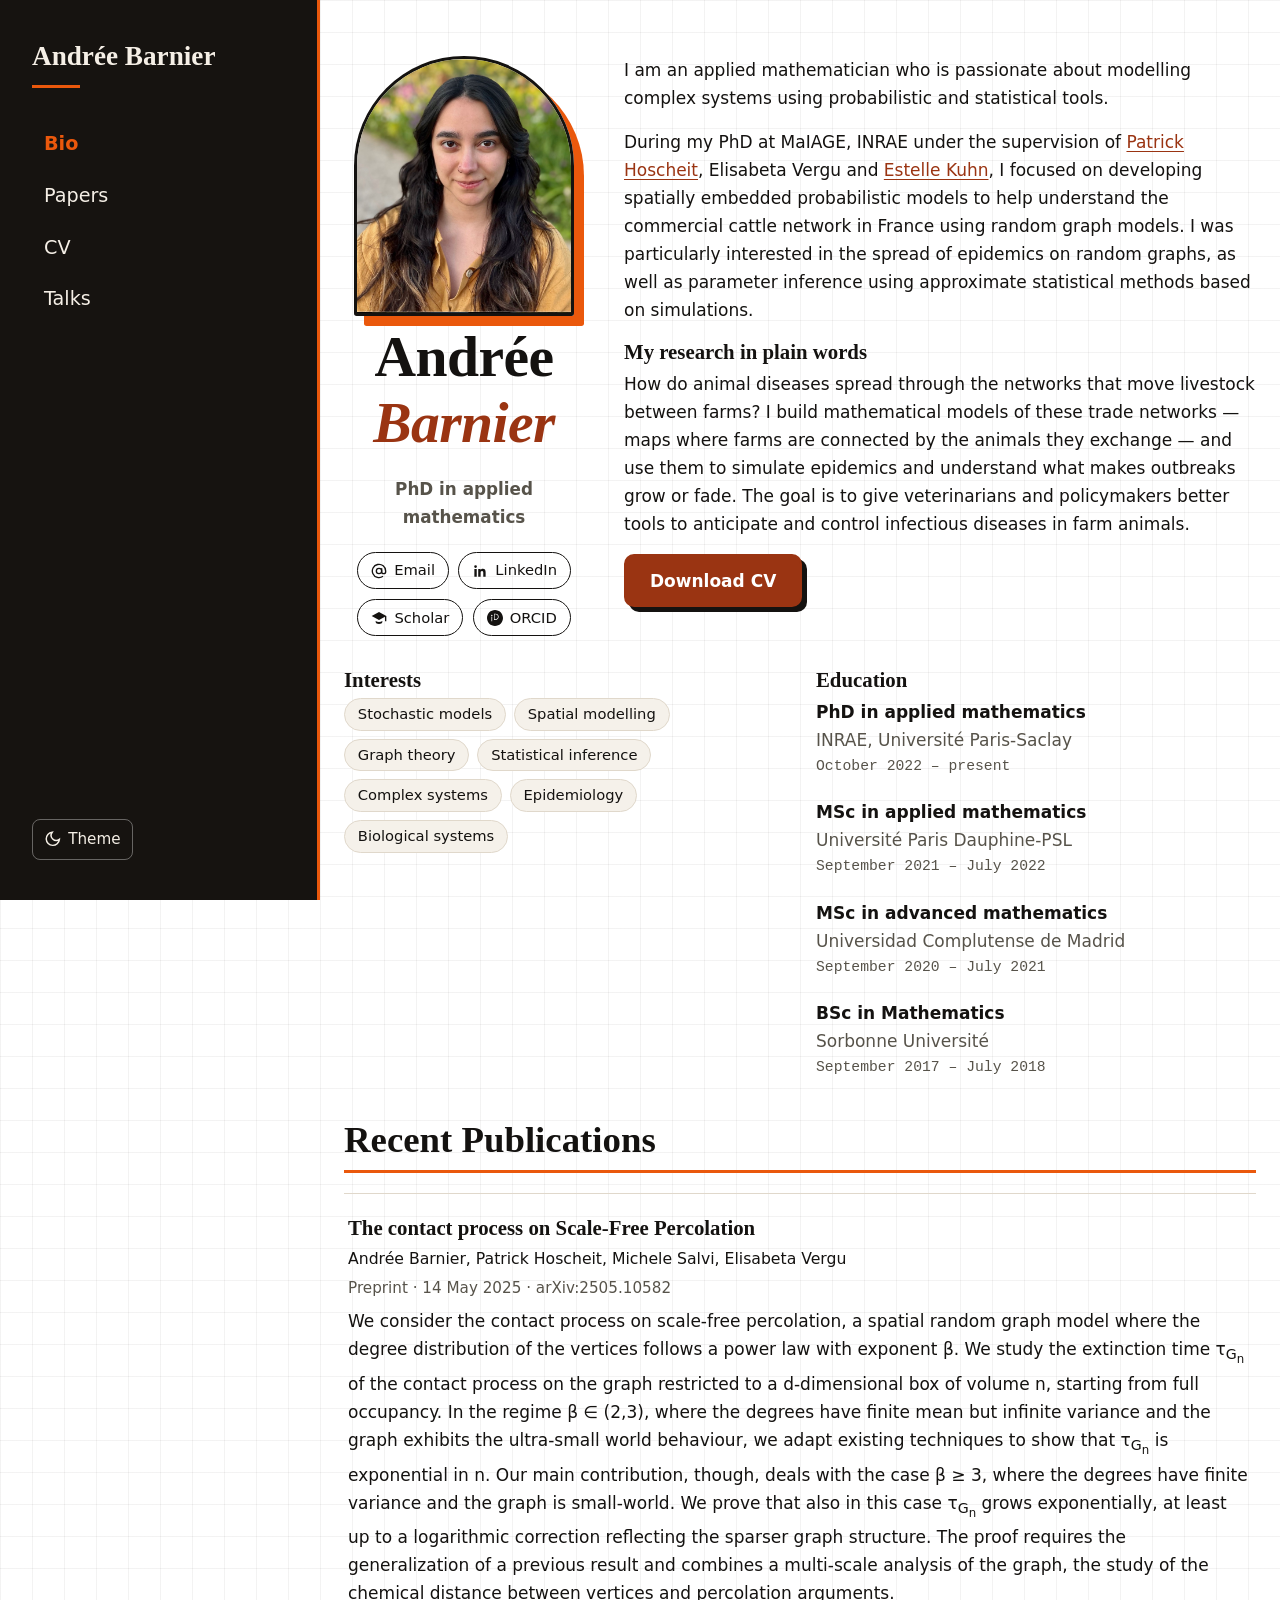
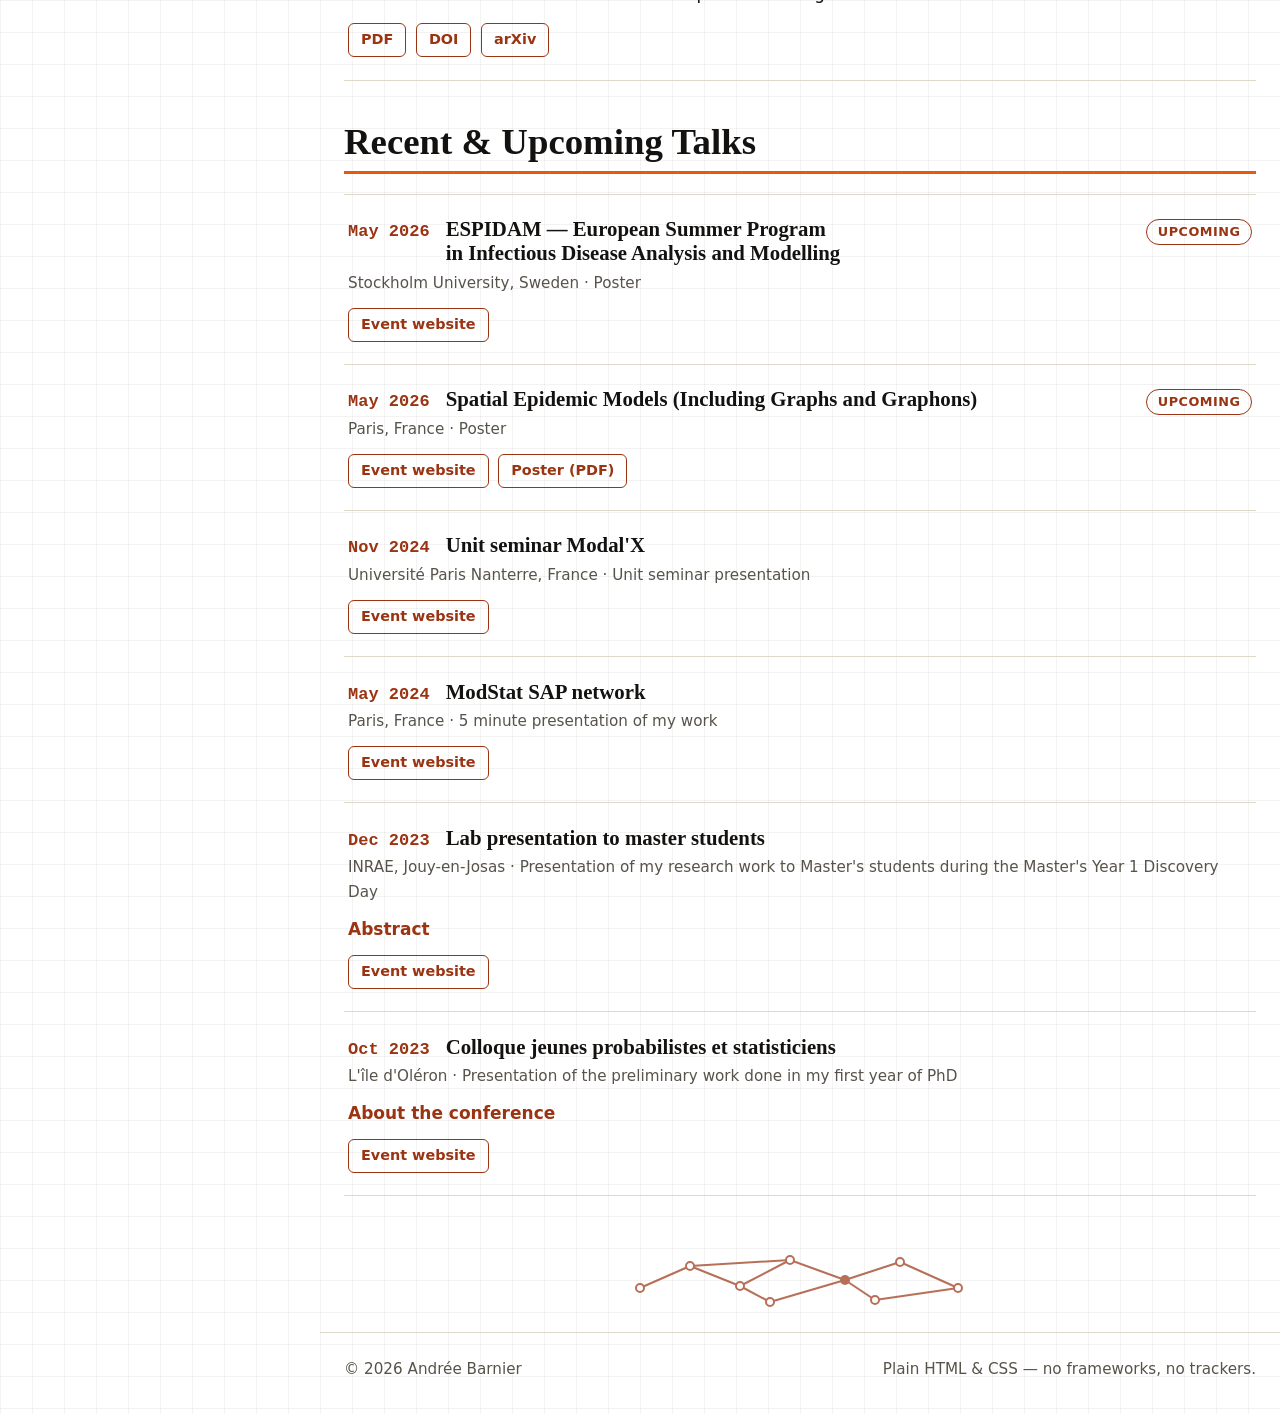
==== commit c74bba26: "Bold editorial redesign: sidebar layout and burnt-orange identity - Fixed dark sidebar navigation on" ====
--- a/index.html
+++ b/index.html
@@ -38,7 +38,7 @@
         <div class="profile">
           <img class="avatar" src="assets/img/me.jpg" alt="Portrait of Andrée Barnier" width="400" height="414">
           <div>
-            <h1>Andrée Barnier</h1>
+            <h1>Andrée <span class="accent-word">Barnier</span></h1>
             <p class="role">PhD in applied mathematics</p>
             <ul class="social" aria-label="Contact and profiles">
               <li>
--- a/assets/css/style.css
+++ b/assets/css/style.css
@@ -1,82 +1,79 @@
-/* Plain stylesheet for Andrée Barnier's personal site. No frameworks. */
+/* Bold editorial design for Andrée Barnier's personal site. No frameworks. */
 
 :root {
   color-scheme: light dark;
   --bg: #fff;
-  --bg-soft: #f1f4f2;
-  --text: #15211d;
-  --muted: #46534d;
-  --accent: #0b6e4f;
+  --bg-soft: #f5f1ea;
+  --text: #141210;
+  --muted: #57534a;
+  --accent: #9a3412;
   --accent-contrast: #fff;
-  --border: #dde5e1;
-  --header-bg: #0b3d2e;
-  --header-text: #fff;
-  --header-rule: #35c48d;
-  --footer-bg: #0b3d2e;
-  --footer-text: #cfdad6;
-  --footer-link: #7dd3ae;
-  --max-width: 68rem;
+  --bright: #ea580c;
+  --border: #e0d8cb;
+  --sidebar-bg: #161310;
+  --sidebar-text: #f5efe6;
+  --sidebar-muted: #c9bfaf;
+  --grid: rgb(20 18 16 / 0.05);
+  --max-width: 60rem;
   --font: system-ui, -apple-system, "Segoe UI", Roboto, "Helvetica Neue", Arial, sans-serif;
   --font-display: Georgia, "Iowan Old Style", "Times New Roman", serif;
+  --font-mono: ui-monospace, SFMono-Regular, Menlo, Consolas, monospace;
 }
 
 @media (prefers-color-scheme: dark) {
   :root {
-    --bg: #101614;
-    --bg-soft: #1a221f;
-    --text: #e8eceb;
-    --muted: #b6c0bd;
-    --accent: #4ad69b;
-    --accent-contrast: #06231b;
-    --border: #2c3632;
-    --header-bg: #072a20;
-    --header-text: #f2f5f4;
-    --header-rule: #35c48d;
-    --footer-bg: #072a20;
-    --footer-text: #b9c6c1;
-    --footer-link: #7dd3ae;
+    --bg: #161310;
+    --bg-soft: #221e18;
+    --text: #f2ebe2;
+    --muted: #c4b8ab;
+    --accent: #f2a65a;
+    --accent-contrast: #161310;
+    --bright: #ea580c;
+    --border: #3a342b;
+    --sidebar-bg: #0c0a08;
+    --sidebar-text: #f5efe6;
+    --sidebar-muted: #c9bfaf;
+    --grid: rgb(242 235 226 / 0.05);
   }
 }
 
 html[data-theme="light"] {
   color-scheme: light;
   --bg: #fff;
-  --bg-soft: #f1f4f2;
-  --text: #15211d;
-  --muted: #46534d;
-  --accent: #0b6e4f;
+  --bg-soft: #f5f1ea;
+  --text: #141210;
+  --muted: #57534a;
+  --accent: #9a3412;
   --accent-contrast: #fff;
-  --border: #dde5e1;
-  --header-bg: #0b3d2e;
-  --header-text: #fff;
-  --header-rule: #35c48d;
-  --footer-bg: #0b3d2e;
-  --footer-text: #cfdad6;
-  --footer-link: #7dd3ae;
+  --bright: #ea580c;
+  --border: #e0d8cb;
+  --sidebar-bg: #161310;
+  --sidebar-text: #f5efe6;
+  --sidebar-muted: #c9bfaf;
+  --grid: rgb(20 18 16 / 0.05);
 }
 
 html[data-theme="dark"] {
   color-scheme: dark;
-  --bg: #101614;
-  --bg-soft: #1a221f;
-  --text: #e8eceb;
-  --muted: #b6c0bd;
-  --accent: #4ad69b;
-  --accent-contrast: #06231b;
-  --border: #2c3632;
-  --header-bg: #072a20;
-  --header-text: #f2f5f4;
-  --header-rule: #35c48d;
-  --footer-bg: #072a20;
-  --footer-text: #b9c6c1;
-  --footer-link: #7dd3ae;
+  --bg: #161310;
+  --bg-soft: #221e18;
+  --text: #f2ebe2;
+  --muted: #c4b8ab;
+  --accent: #f2a65a;
+  --accent-contrast: #161310;
+  --bright: #ea580c;
+  --border: #3a342b;
+  --sidebar-bg: #0c0a08;
+  --sidebar-text: #f5efe6;
+  --sidebar-muted: #c9bfaf;
+  --grid: rgb(242 235 226 / 0.05);
 }
 
 * { box-sizing: border-box; }
 
 html {
   scroll-behavior: smooth;
-  scroll-padding-top: 4.5rem;
+  scroll-padding-top: 5rem;
 }
 
 @media (prefers-reduced-motion: reduce) {
@@ -89,19 +86,27 @@
 
 body {
   margin: 0;
-  background: var(--bg);
+  background-color: var(--bg);
+  background-image:
+    linear-gradient(var(--grid) 1px, transparent 1px),
+    linear-gradient(90deg, var(--grid) 1px, transparent 1px);
+  background-size: 32px 32px;
   color: var(--text);
   font-family: var(--font);
   font-size: 1.0625rem;
   line-height: 1.65;
-}
-
-::selection { background: var(--accent); color: var(--accent-contrast); }
-
-h1, h2, h3 { line-height: 1.25; text-wrap: balance; font-family: var(--font-display); font-weight: 700; }
-h1 { font-size: 2.3rem; margin: 0 0 0.25rem; letter-spacing: 0.005em; }
-h2 { font-size: 1.65rem; margin: 0 0 1rem; padding-bottom: 0.4rem; border-bottom: 2px solid var(--accent); }
-h3 { font-size: 1.2rem; margin: 0 0 0.35rem; }
+  display: grid;
+  grid-template-columns: 20rem 1fr;
+  min-height: 100vh;
+}
+
+::selection { background: var(--bright); color: #161310; }
+
+h1, h2, h3 { line-height: 1.15; text-wrap: balance; font-family: var(--font-display); font-weight: 700; }
+h1 { font-size: clamp(2.6rem, 5vw, 3.6rem); margin: 0 0 0.5rem; letter-spacing: -0.01em; }
+h1 .accent-word { font-style: italic; color: var(--accent); }
+h2 { font-size: clamp(1.8rem, 3vw, 2.3rem); margin: 0 0 1.25rem; padding-bottom: 0.5rem; border-bottom: 3px solid var(--bright); }
+h3 { font-size: 1.3rem; margin: 0 0 0.35rem; }
 
 p { margin: 0 0 1rem; }
 
@@ -113,15 +118,15 @@
   outline-offset: 2px;
   border-radius: 4px;
 }
-.site-header :focus-visible { outline-color: var(--header-text); }
+.site-header :focus-visible { outline-color: var(--bright); }
 
 .skip-link {
   position: absolute;
   left: 1rem;
   top: -4rem;
   z-index: 100;
-  background: var(--header-rule);
-  color: #06231b;
+  background: var(--bright);
+  color: #161310;
   padding: 0.6rem 1rem;
   border-radius: 0 0 6px 6px;
   font-weight: 700;
@@ -133,46 +138,57 @@
 .container {
   max-width: var(--max-width);
   margin: 0 auto;
-  padding: 0 1.25rem;
-}
-
-main { padding-bottom: 3rem; }
+  padding: 0 1.5rem;
+  width: 100%;
+}
+
+main { padding-bottom: 3rem; grid-column: 2; min-width: 0; }
 section { padding-top: 2.5rem; }
-
-/* Header */
+main > section:first-child { padding-top: 3.5rem; }
+
+/* Sidebar header (desktop) */
 .site-header {
+  grid-row: 1 / span 2;
   position: sticky;
   top: 0;
+  height: 100vh;
+  overflow-y: auto;
+  background: var(--sidebar-bg);
+  color: var(--sidebar-text);
+  border-right: 3px solid var(--bright);
   z-index: 50;
-  background-color: var(--header-bg);
-  background-image: radial-gradient(rgb(255 255 255 / 0.09) 1.2px, transparent 1.3px);
-  background-size: 22px 22px;
-  border-bottom: 3px solid var(--header-rule);
-  color: var(--header-text);
 }
 
 .header-inner {
   display: flex;
-  align-items: center;
-  gap: 1rem;
-  min-height: 3.75rem;
+  flex-direction: column;
+  align-items: stretch;
+  gap: 2rem;
+  min-height: 100%;
+  padding: 2.5rem 2rem;
 }
 
 .site-title {
   font-family: var(--font-display);
   font-weight: 700;
-  font-size: 1.3rem;
-  letter-spacing: 0.01em;
-  color: var(--header-text);
-  text-decoration: none;
-  margin-right: auto;
-  white-space: nowrap;
-}
-.site-title:hover { color: var(--header-text); text-decoration: underline; text-underline-offset: 0.2em; }
+  font-size: 1.7rem;
+  line-height: 1.2;
+  color: var(--sidebar-text);
+  text-decoration: none;
+}
+.site-title:hover { color: var(--bright); }
+.site-title::after {
+  content: "";
+  display: block;
+  width: 3rem;
+  border-bottom: 3px solid var(--bright);
+  margin-top: 0.75rem;
+}
 
 .site-nav ul {
   display: flex;
-  gap: 0.25rem;
+  flex-direction: column;
+  gap: 0.15rem;
   list-style: none;
   margin: 0;
   padding: 0;
@@ -180,14 +196,15 @@
 
 .site-nav a {
   display: block;
-  padding: 0.5rem 0.85rem;
+  padding: 0.55rem 0.75rem;
   border-radius: 6px;
-  color: var(--header-text);
-  text-decoration: none;
+  color: var(--sidebar-text);
+  text-decoration: none;
+  font-size: 1.2rem;
   font-weight: 500;
 }
-.site-nav a:hover { background: rgb(255 255 255 / 0.12); color: var(--header-text); }
-.site-nav a[aria-current="page"] { font-weight: 700; text-decoration: underline; text-underline-offset: 0.3em; text-decoration-thickness: 2px; }
+.site-nav a:hover { background: rgb(255 255 255 / 0.08); color: var(--bright); }
+.site-nav a[aria-current="page"] { font-weight: 700; color: var(--bright); }
 
 .menu-button, .theme-button {
   display: inline-flex;
@@ -195,31 +212,32 @@
   justify-content: center;
   gap: 0.4rem;
   background: none;
-  border: 1px solid rgb(255 255 255 / 0.45);
+  border: 1px solid rgb(255 255 255 / 0.35);
   border-radius: 8px;
-  color: var(--header-text);
+  color: var(--sidebar-text);
   cursor: pointer;
   font: inherit;
   font-size: 0.95rem;
   padding: 0.45rem 0.7rem;
 }
-.menu-button:hover, .theme-button:hover { border-color: var(--header-text); color: var(--header-text); }
+.menu-button:hover, .theme-button:hover { border-color: var(--bright); color: var(--bright); }
 .menu-button { display: none; }
+.theme-button { align-self: flex-start; margin-top: auto; }
 .theme-button svg { width: 1.1rem; height: 1.1rem; }
 
 /* Bio */
-.bio { display: grid; grid-template-columns: 220px 1fr; gap: 2.5rem; align-items: start; }
+.bio { display: grid; grid-template-columns: 240px 1fr; gap: 2.5rem; align-items: start; }
 
 .profile { text-align: center; }
 .avatar {
-  width: 200px;
-  height: 200px;
-  border-radius: 50%;
+  width: 220px;
+  height: 260px;
+  border-radius: 999px 999px 24px 24px;
   object-fit: cover;
-  border: 3px solid var(--border);
-  box-shadow: 0 0 0 6px var(--bg-soft);
-}
-.role { color: var(--muted); margin: 0.75rem 0 0.25rem; font-weight: 600; font-size: 1.05rem; }
+  border: 3px solid var(--text);
+  box-shadow: 10px 10px 0 var(--bright);
+}
+.role { color: var(--muted); margin: 1.25rem 0 0.25rem; font-weight: 600; font-size: 1.05rem; }
 .postnominal { color: var(--muted); font-size: 0.95rem; }
 
 .social { list-style: none; margin: 1.25rem 0 0; padding: 0; display: flex; flex-wrap: wrap; gap: 0.6rem; justify-content: center; }
@@ -227,7 +245,7 @@
   display: inline-flex;
   align-items: center;
   gap: 0.45rem;
-  border: 1px solid var(--border);
+  border: 1px solid var(--text);
   border-radius: 999px;
   padding: 0.35rem 0.8rem;
   font-size: 0.92rem;
@@ -241,15 +259,16 @@
   display: inline-block;
   background: var(--accent);
   color: var(--accent-contrast);
-  font-weight: 600;
-  text-decoration: none;
-  padding: 0.6rem 1.4rem;
-  border-radius: 8px;
+  font-weight: 700;
+  text-decoration: none;
+  padding: 0.65rem 1.5rem;
+  border-radius: 10px;
   border: 2px solid var(--accent);
-}
-.button:hover { filter: brightness(0.92); color: var(--accent-contrast); text-decoration: none; }
-.button.secondary { background: none; color: var(--accent); }
-.button.secondary:hover { background: var(--accent); color: var(--accent-contrast); }
+  box-shadow: 5px 5px 0 var(--text);
+}
+.button:hover { color: var(--accent-contrast); text-decoration: none; box-shadow: 2px 2px 0 var(--text); }
+.button.secondary { background: none; color: var(--accent); box-shadow: 5px 5px 0 var(--accent); }
+.button.secondary:hover { background: var(--accent); color: var(--accent-contrast); box-shadow: 2px 2px 0 var(--text); }
 
 /* Two-column info blocks */
 .columns { display: grid; grid-template-columns: 1fr 1fr; gap: 2rem; }
@@ -266,14 +285,14 @@
 .edu-list { list-style: none; margin: 0; padding: 0; display: grid; gap: 1.25rem; }
 .edu-list .degree { font-weight: 700; }
 .edu-list .school { color: var(--muted); }
-.edu-list .dates { color: var(--muted); font-size: 0.92rem; }
+.edu-list .dates { color: var(--muted); font-size: 0.92rem; font-family: var(--font-mono); }
 .edu-list p { margin: 0.35rem 0 0; font-size: 0.98rem; }
 
-/* Entries (papers, talks): editorial rows with hairline rules */
+/* Entries (papers, talks) */
 .entry-list { list-style: none; margin: 0; padding: 0; display: grid; }
 .entry {
   border-top: 1px solid var(--border);
-  padding: 1.3rem 0.25rem;
+  padding: 1.4rem 0.25rem;
 }
 .entry-list > li:last-child .entry { border-bottom: 1px solid var(--border); }
 .entry header { margin-bottom: 0.4rem; }
@@ -294,7 +313,7 @@
 .entry-links a:hover { background: var(--accent); color: var(--accent-contrast); }
 
 .talk-top { display: flex; flex-wrap: wrap; gap: 0.4rem 1rem; align-items: baseline; }
-.talk-top time { font-weight: 700; color: var(--accent); white-space: nowrap; }
+.talk-top time { font-family: var(--font-mono); font-weight: 700; color: var(--accent); white-space: nowrap; }
 .talk-top h3 { flex: 1 1 16rem; }
 .badge {
   display: inline-block;
@@ -319,7 +338,7 @@
 details.abstract div { margin-top: 0.5rem; }
 
 /* Decorative network divider: a nod to random graphs (aria-hidden) */
-.graph-divider { text-align: center; margin: 3rem 0 0.5rem; color: var(--accent); opacity: 0.6; }
+.graph-divider { text-align: center; margin: 3rem 0 0.5rem; color: var(--accent); opacity: 0.7; }
 .graph-divider svg { max-width: 100%; height: auto; }
 .graph-divider circle { fill: var(--bg); }
 .graph-divider circle.seed { fill: currentColor; stroke: none; }
@@ -331,27 +350,38 @@
 
 /* Footer */
 .site-footer {
-  background: var(--footer-bg);
-  color: var(--footer-text);
-  padding: 1.75rem 0 2rem;
+  grid-column: 2;
+  border-top: 1px solid var(--border);
+  padding: 1.5rem 0 2rem;
+  color: var(--muted);
   font-size: 0.95rem;
 }
 .site-footer .container { display: flex; flex-wrap: wrap; gap: 0.5rem 2rem; justify-content: space-between; }
 .site-footer p { margin: 0; }
-.site-footer a { color: var(--footer-link); }
-
-/* Responsive */
-@media (max-width: 55rem) {
-  .bio { grid-template-columns: 1fr; gap: 1.5rem; }
-  .profile { text-align: left; display: flex; gap: 1.25rem; align-items: center; flex-wrap: wrap; }
-  .avatar { width: 120px; height: 120px; }
-  .social { justify-content: flex-start; }
-}
-
-@media (max-width: 40rem) {
-  body { font-size: 1rem; }
-  h1 { font-size: 1.8rem; }
-  h2 { font-size: 1.4rem; }
+
+/* Tablet and below: sidebar becomes a top bar */
+@media (max-width: 60rem) {
+  body { display: block; }
+  main, .site-footer { grid-column: auto; }
+  main > section:first-child { padding-top: 2.5rem; }
+
+  .site-header {
+    position: sticky;
+    top: 0;
+    height: auto;
+    border-right: none;
+    border-bottom: 3px solid var(--bright);
+  }
+  .header-inner {
+    flex-direction: row;
+    align-items: center;
+    gap: 1rem;
+    min-height: 3.75rem;
+    padding: 0 1.25rem;
+  }
+  .site-title { font-size: 1.25rem; margin-right: auto; }
+  .site-title::after { display: none; }
+  .theme-button { margin-top: 0; }
 
   .menu-button { display: inline-flex; }
   .site-nav {
@@ -359,33 +389,45 @@
     top: 100%;
     left: 0;
     right: 0;
-    background: var(--header-bg);
-    border-bottom: 3px solid var(--header-rule);
+    background: var(--sidebar-bg);
+    border-bottom: 3px solid var(--bright);
     display: none;
   }
   .site-nav.open { display: block; }
   .site-nav ul { flex-direction: column; padding: 0.5rem 1.25rem 1rem; }
-  .site-nav a { padding: 0.65rem 0.5rem; }
-  .header-inner { position: relative; }
-
+  .site-nav a { padding: 0.65rem 0.5rem; font-size: 1.05rem; }
+  .site-header .header-inner { position: relative; }
+}
+
+@media (max-width: 55rem) {
+  .bio { grid-template-columns: 1fr; gap: 1.5rem; }
+  .profile { text-align: left; display: flex; gap: 1.5rem; align-items: center; flex-wrap: wrap; }
+  .avatar { width: 140px; height: 168px; box-shadow: 6px 6px 0 var(--bright); }
+  .social { justify-content: flex-start; }
+}
+
+@media (max-width: 40rem) {
+  body { font-size: 1rem; }
+  h1 { font-size: 2.2rem; }
   .columns { grid-template-columns: 1fr; }
   .talk-top h3 { flex-basis: 100%; }
 }
 
-/* Print: clean black-on-white, show link targets */
+/* Print: single column, black-on-white, show link targets */
 @media print {
   :root { color-scheme: light; }
-  body { font-size: 11pt; background: #fff; color: #000; }
-  .site-header { position: static; background: #fff; color: #000; border-bottom: 2px solid #000; }
+  body { display: block; font-size: 11pt; background: #fff; color: #000; }
+  .site-header { position: static; height: auto; background: #fff; color: #000; border: none; border-bottom: 2px solid #000; }
+  .header-inner { padding: 0 0 1rem; gap: 0; }
   .site-title { color: #000; }
+  .site-title::after { display: none; }
   .site-nav, .menu-button, .theme-button, .graph-divider { display: none; }
   .skip-link { display: none; }
-  h1, h2, h3 { font-family: var(--font-display); }
-  h2 { border-bottom-color: #000; }
+  main > section:first-child { padding-top: 1rem; }
   a { color: #000; }
-  .button, .button.secondary { border-color: #000; color: #000; background: none; }
+  .button, .button.secondary { border-color: #000; color: #000; background: none; box-shadow: none; }
   .entry, .entry-list > li:last-child .entry { border-color: #999; }
   main a[href^="http"]::after { content: " (" attr(href) ")"; font-size: 0.85em; word-break: break-all; }
-  .site-footer { background: #fff; color: #000; border-top: 1px solid #999; }
-  .avatar { box-shadow: none; }
-}
+  .site-footer { border-top: 1px solid #999; color: #000; }
+  .avatar { box-shadow: none; border-radius: 24px; }
+}
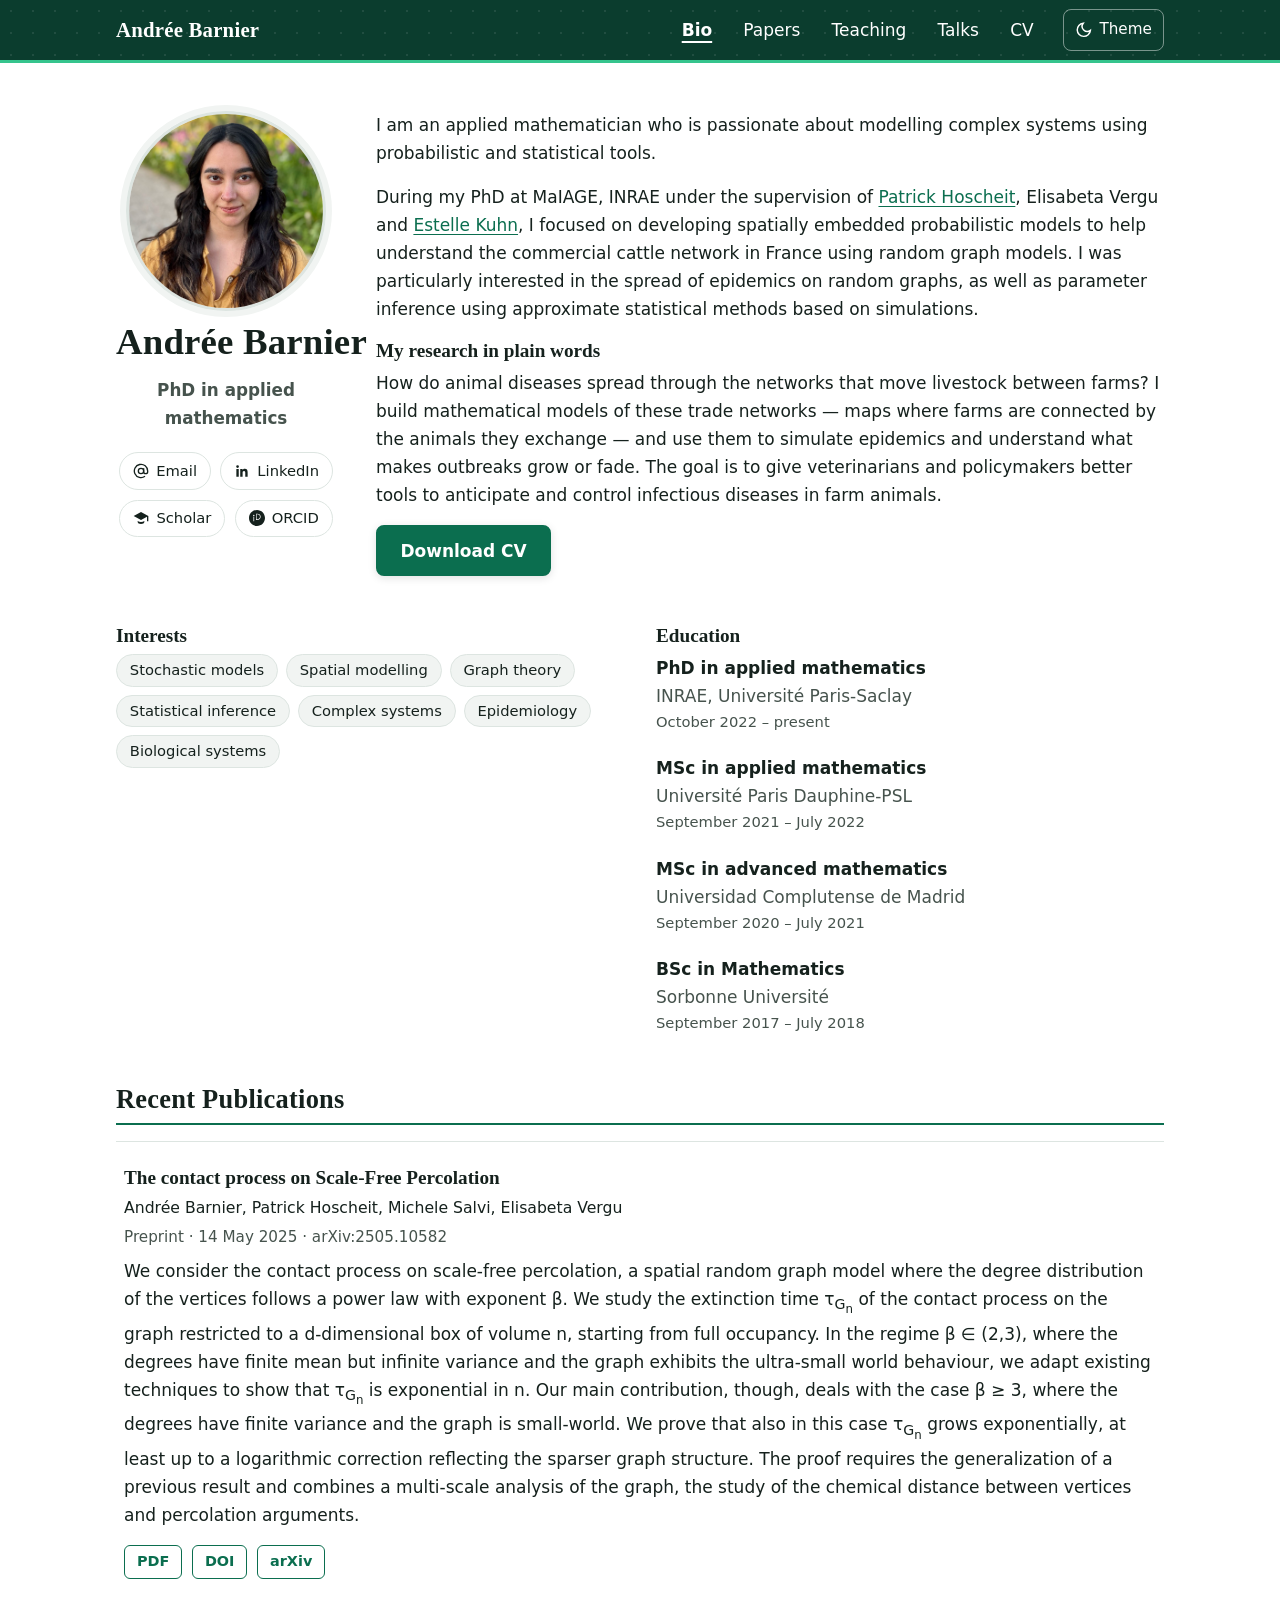
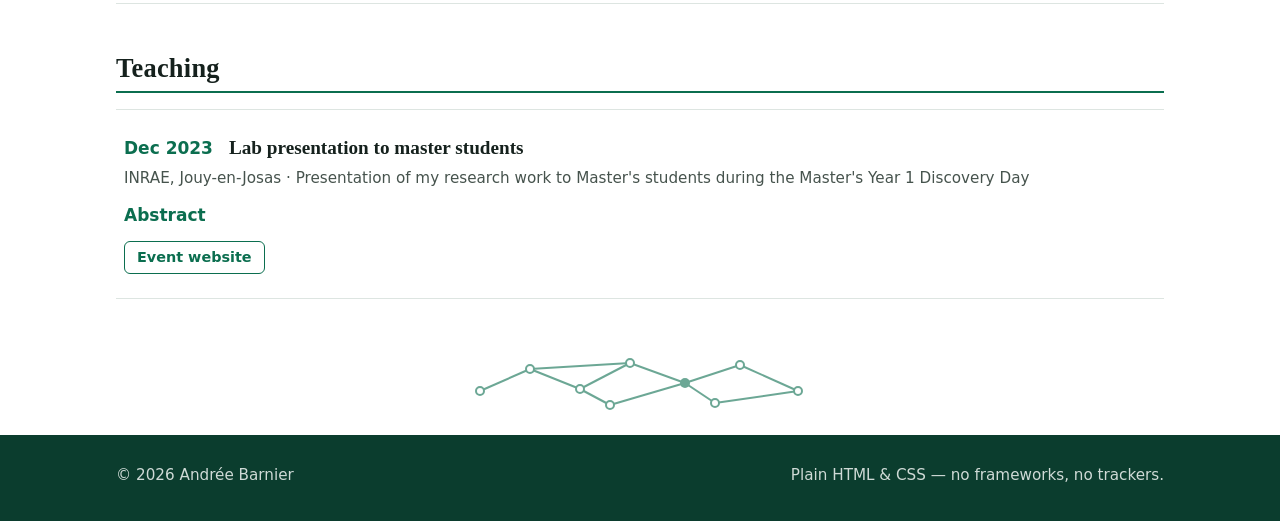
==== commit ecfe4f02: "Address researcher feedback: talks page, teaching, softer dark mode - Move talks off the homepage in" ====
--- a/index.html
+++ b/index.html
@@ -20,8 +20,9 @@
         <ul>
           <li><a href="./" aria-current="page">Bio</a></li>
           <li><a href="#papers">Papers</a></li>
+          <li><a href="#teaching">Teaching</a></li>
+          <li><a href="talks/">Talks</a></li>
           <li><a href="experience/">CV</a></li>
-          <li><a href="#talks">Talks</a></li>
         </ul>
       </nav>
       <button class="theme-button" id="theme-button" type="button" aria-label="Switch to dark theme">
@@ -38,7 +39,7 @@
         <div class="profile">
           <img class="avatar" src="assets/img/me.jpg" alt="Portrait of Andrée Barnier" width="400" height="414">
           <div>
-            <h1>Andrée <span class="accent-word">Barnier</span></h1>
+            <h1>Andrée Barnier</h1>
             <p class="role">PhD in applied mathematics</p>
             <ul class="social" aria-label="Contact and profiles">
               <li>
@@ -139,65 +140,14 @@
       </ol>
     </section>
 
-    <section aria-labelledby="talks-heading" id="talks">
-      <h2 id="talks-heading">Recent &amp; Upcoming Talks</h2>
-      <ol class="entry-list">
+    <section aria-labelledby="teaching-heading" id="teaching">
+      <h2 id="teaching-heading">Teaching</h2>
+<ol class="entry-list">
         <li>
-          <article class="entry" aria-labelledby="talk-espidam">
-            <div class="talk-top">
-              <time datetime="2026-05-15">May 2026</time>
-              <h3 id="talk-espidam">ESPIDAM — European Summer Program in Infectious Disease Analysis and Modelling</h3>
-              <span class="badge">Upcoming</span>
-            </div>
-            <p class="meta">Stockholm University, Sweden · Poster</p>
-            <ul class="entry-links">
-              <li><a href="https://www.su.se/department-of-mathematics/welcome-to-espidam-the-european-summer-program-in-infectious-disease-analysis-and-modelling-1.703719" rel="noopener">Event website</a></li>
-            </ul>
-          </article>
-        </li>
-        <li>
-          <article class="entry" aria-labelledby="talk-spatial">
-            <div class="talk-top">
-              <time datetime="2026-05-15">May 2026</time>
-              <h3 id="talk-spatial">Spatial Epidemic Models (Including Graphs and Graphons)</h3>
-              <span class="badge">Upcoming</span>
-            </div>
-            <p class="meta">Paris, France · Poster</p>
-            <ul class="entry-links">
-              <li><a href="https://sites.google.com/rice.edu/rgp-epidemic/home" rel="noopener">Event website</a></li>
-              <li><a href="uploads/poster-spatial-random-graphs.pdf">Poster (PDF)</a></li>
-            </ul>
-          </article>
-        </li>
-        <li>
-          <article class="entry" aria-labelledby="talk-modalx">
-            <div class="talk-top">
-              <time datetime="2024-11-21">Nov 2024</time>
-              <h3 id="talk-modalx">Unit seminar Modal'X</h3>
-            </div>
-            <p class="meta">Université Paris Nanterre, France · Unit seminar presentation</p>
-            <ul class="entry-links">
-              <li><a href="https://modalx.parisnanterre.fr/seminaires/seminaire-modalx-andree-barnier-maiage" rel="noopener">Event website</a></li>
-            </ul>
-          </article>
-        </li>
-        <li>
-          <article class="entry" aria-labelledby="talk-modstatsap">
-            <div class="talk-top">
-              <time datetime="2024-05-16">May 2024</time>
-              <h3 id="talk-modstatsap">ModStat SAP network</h3>
-            </div>
-            <p class="meta">Paris, France · 5 minute presentation of my work</p>
-            <ul class="entry-links">
-              <li><a href="https://reseau-modstatsap.mathnum.inrae.fr" rel="noopener">Event website</a></li>
-            </ul>
-          </article>
-        </li>
-        <li>
-          <article class="entry" aria-labelledby="talk-masters">
+          <article class="entry" aria-labelledby="teach-masters-day">
             <div class="talk-top">
               <time datetime="2023-12-08">Dec 2023</time>
-              <h3 id="talk-masters">Lab presentation to master students</h3>
+              <h3 id="teach-masters-day">Lab presentation to master students</h3>
             </div>
             <p class="meta">INRAE, Jouy-en-Josas · Presentation of my research work to Master's students during the Master's Year 1 Discovery Day</p>
             <details class="abstract">
@@ -209,24 +159,11 @@
             </ul>
           </article>
         </li>
-        <li>
-          <article class="entry" aria-labelledby="talk-jps">
-            <div class="talk-top">
-              <time datetime="2023-10-01">Oct 2023</time>
-              <h3 id="talk-jps">Colloque jeunes probabilistes et statisticiens</h3>
-            </div>
-            <p class="meta">L'île d'Oléron · Presentation of the preliminary work done in my first year of PhD</p>
-            <details class="abstract">
-              <summary>About the conference</summary>
-              <div><p>The Young Probabilists and Statisticians Conference has been held every two years since 1994 under the auspices of the Random Modelling and Statistics (MAS) group of the Society for Applied and Industrial Mathematics (SMAI). Participants are advanced PhD students (in their second or third year) or those who may have defended their thesis within the past year. The aim is to provide them with a pleasant and informal setting in which to meet, present their work and broaden their range of interests.</p></div>
-            </details>
-            <ul class="entry-links">
-              <li><a href="https://jps-2023.sciencesconf.org" rel="noopener">Event website</a></li>
-            </ul>
-          </article>
-        </li>
       </ol>
+      <!-- To add a course or activity, copy the <li>...</li> block above. -->
     </section>
+
+
 
     <div class="graph-divider" aria-hidden="true">
       <svg width="360" height="72" viewBox="0 0 360 72" focusable="false">
--- a/assets/css/style.css
+++ b/assets/css/style.css
@@ -1,79 +1,82 @@
-/* Bold editorial design for Andrée Barnier's personal site. No frameworks. */
+/* Plain stylesheet for Andrée Barnier's personal site. No frameworks. */
 
 :root {
   color-scheme: light dark;
   --bg: #fff;
-  --bg-soft: #f5f1ea;
-  --text: #141210;
-  --muted: #57534a;
-  --accent: #9a3412;
+  --bg-soft: #f1f4f2;
+  --text: #15211d;
+  --muted: #46534d;
+  --accent: #0b6e4f;
   --accent-contrast: #fff;
-  --bright: #ea580c;
-  --border: #e0d8cb;
-  --sidebar-bg: #161310;
-  --sidebar-text: #f5efe6;
-  --sidebar-muted: #c9bfaf;
-  --grid: rgb(20 18 16 / 0.05);
-  --max-width: 60rem;
+  --border: #dde5e1;
+  --header-bg: #0b3d2e;
+  --header-text: #fff;
+  --header-rule: #35c48d;
+  --footer-bg: #0b3d2e;
+  --footer-text: #cfdad6;
+  --footer-link: #7dd3ae;
+  --max-width: 68rem;
   --font: system-ui, -apple-system, "Segoe UI", Roboto, "Helvetica Neue", Arial, sans-serif;
   --font-display: Georgia, "Iowan Old Style", "Times New Roman", serif;
-  --font-mono: ui-monospace, SFMono-Regular, Menlo, Consolas, monospace;
 }
 
 @media (prefers-color-scheme: dark) {
   :root {
-    --bg: #161310;
-    --bg-soft: #221e18;
-    --text: #f2ebe2;
-    --muted: #c4b8ab;
-    --accent: #f2a65a;
-    --accent-contrast: #161310;
-    --bright: #ea580c;
-    --border: #3a342b;
-    --sidebar-bg: #0c0a08;
-    --sidebar-text: #f5efe6;
-    --sidebar-muted: #c9bfaf;
-    --grid: rgb(242 235 226 / 0.05);
+    --bg: #1b2422;
+    --bg-soft: #24312d;
+    --text: #e8eceb;
+    --muted: #b6c0bd;
+    --accent: #4ad69b;
+    --accent-contrast: #06231b;
+    --border: #3a4841;
+    --header-bg: #0a3328;
+    --header-text: #f2f5f4;
+    --header-rule: #35c48d;
+    --footer-bg: #0a3328;
+    --footer-text: #b9c6c1;
+    --footer-link: #7dd3ae;
   }
 }
 
 html[data-theme="light"] {
   color-scheme: light;
   --bg: #fff;
-  --bg-soft: #f5f1ea;
-  --text: #141210;
-  --muted: #57534a;
-  --accent: #9a3412;
+  --bg-soft: #f1f4f2;
+  --text: #15211d;
+  --muted: #46534d;
+  --accent: #0b6e4f;
   --accent-contrast: #fff;
-  --bright: #ea580c;
-  --border: #e0d8cb;
-  --sidebar-bg: #161310;
-  --sidebar-text: #f5efe6;
-  --sidebar-muted: #c9bfaf;
-  --grid: rgb(20 18 16 / 0.05);
+  --border: #dde5e1;
+  --header-bg: #0b3d2e;
+  --header-text: #fff;
+  --header-rule: #35c48d;
+  --footer-bg: #0b3d2e;
+  --footer-text: #cfdad6;
+  --footer-link: #7dd3ae;
 }
 
 html[data-theme="dark"] {
   color-scheme: dark;
-  --bg: #161310;
-  --bg-soft: #221e18;
-  --text: #f2ebe2;
-  --muted: #c4b8ab;
-  --accent: #f2a65a;
-  --accent-contrast: #161310;
-  --bright: #ea580c;
-  --border: #3a342b;
-  --sidebar-bg: #0c0a08;
-  --sidebar-text: #f5efe6;
-  --sidebar-muted: #c9bfaf;
-  --grid: rgb(242 235 226 / 0.05);
+  --bg: #1b2422;
+  --bg-soft: #24312d;
+  --text: #e8eceb;
+  --muted: #b6c0bd;
+  --accent: #4ad69b;
+  --accent-contrast: #06231b;
+  --border: #3a4841;
+  --header-bg: #0a3328;
+  --header-text: #f2f5f4;
+  --header-rule: #35c48d;
+  --footer-bg: #0a3328;
+  --footer-text: #b9c6c1;
+  --footer-link: #7dd3ae;
 }
 
 * { box-sizing: border-box; }
 
 html {
   scroll-behavior: smooth;
-  scroll-padding-top: 5rem;
+  scroll-padding-top: 4.5rem;
 }
 
 @media (prefers-reduced-motion: reduce) {
@@ -86,27 +89,19 @@
 
 body {
   margin: 0;
-  background-color: var(--bg);
-  background-image:
-    linear-gradient(var(--grid) 1px, transparent 1px),
-    linear-gradient(90deg, var(--grid) 1px, transparent 1px);
-  background-size: 32px 32px;
+  background: var(--bg);
   color: var(--text);
   font-family: var(--font);
   font-size: 1.0625rem;
   line-height: 1.65;
-  display: grid;
-  grid-template-columns: 20rem 1fr;
-  min-height: 100vh;
-}
-
-::selection { background: var(--bright); color: #161310; }
-
-h1, h2, h3 { line-height: 1.15; text-wrap: balance; font-family: var(--font-display); font-weight: 700; }
-h1 { font-size: clamp(2.6rem, 5vw, 3.6rem); margin: 0 0 0.5rem; letter-spacing: -0.01em; }
-h1 .accent-word { font-style: italic; color: var(--accent); }
-h2 { font-size: clamp(1.8rem, 3vw, 2.3rem); margin: 0 0 1.25rem; padding-bottom: 0.5rem; border-bottom: 3px solid var(--bright); }
-h3 { font-size: 1.3rem; margin: 0 0 0.35rem; }
+}
+
+::selection { background: var(--accent); color: var(--accent-contrast); }
+
+h1, h2, h3 { line-height: 1.25; text-wrap: balance; font-family: var(--font-display); font-weight: 700; }
+h1 { font-size: 2.3rem; margin: 0 0 0.25rem; letter-spacing: 0.005em; white-space: nowrap; }
+h2 { font-size: 1.65rem; margin: 0 0 1rem; padding-bottom: 0.4rem; border-bottom: 2px solid var(--accent); letter-spacing: 0.01em; }
+h3 { font-size: 1.2rem; margin: 0 0 0.35rem; }
 
 p { margin: 0 0 1rem; }
 
@@ -118,15 +113,15 @@
   outline-offset: 2px;
   border-radius: 4px;
 }
-.site-header :focus-visible { outline-color: var(--bright); }
+.site-header :focus-visible { outline-color: var(--header-text); }
 
 .skip-link {
   position: absolute;
   left: 1rem;
   top: -4rem;
   z-index: 100;
-  background: var(--bright);
-  color: #161310;
+  background: var(--header-rule);
+  color: #06231b;
   padding: 0.6rem 1rem;
   border-radius: 0 0 6px 6px;
   font-weight: 700;
@@ -138,57 +133,58 @@
 .container {
   max-width: var(--max-width);
   margin: 0 auto;
-  padding: 0 1.5rem;
-  width: 100%;
-}
-
-main { padding-bottom: 3rem; grid-column: 2; min-width: 0; }
-section { padding-top: 2.5rem; }
-main > section:first-child { padding-top: 3.5rem; }
-
-/* Sidebar header (desktop) */
+  padding: 0 1.25rem;
+}
+
+/* Faint dot texture in dark mode so the background feels less flat black */
+@media (prefers-color-scheme: dark) {
+  html:not([data-theme="light"]) body {
+    background-image: radial-gradient(rgb(255 255 255 / 0.05) 1.2px, transparent 1.3px);
+    background-size: 24px 24px;
+  }
+}
+html[data-theme="dark"] body {
+  background-image: radial-gradient(rgb(255 255 255 / 0.05) 1.2px, transparent 1.3px);
+  background-size: 24px 24px;
+}
+
+main { padding-bottom: 3rem; }
+section { padding-top: 3rem; }
+
+/* Header */
 .site-header {
-  grid-row: 1 / span 2;
   position: sticky;
   top: 0;
-  height: 100vh;
-  overflow-y: auto;
-  background: var(--sidebar-bg);
-  color: var(--sidebar-text);
-  border-right: 3px solid var(--bright);
   z-index: 50;
+  background-color: var(--header-bg);
+  background-image: radial-gradient(rgb(255 255 255 / 0.09) 1.2px, transparent 1.3px);
+  background-size: 22px 22px;
+  border-bottom: 3px solid var(--header-rule);
+  color: var(--header-text);
 }
 
 .header-inner {
   display: flex;
-  flex-direction: column;
-  align-items: stretch;
-  gap: 2rem;
-  min-height: 100%;
-  padding: 2.5rem 2rem;
+  align-items: center;
+  gap: 1rem;
+  min-height: 3.75rem;
 }
 
 .site-title {
   font-family: var(--font-display);
   font-weight: 700;
-  font-size: 1.7rem;
-  line-height: 1.2;
-  color: var(--sidebar-text);
-  text-decoration: none;
-}
-.site-title:hover { color: var(--bright); }
-.site-title::after {
-  content: "";
-  display: block;
-  width: 3rem;
-  border-bottom: 3px solid var(--bright);
-  margin-top: 0.75rem;
-}
+  font-size: 1.3rem;
+  letter-spacing: 0.01em;
+  color: var(--header-text);
+  text-decoration: none;
+  margin-right: auto;
+  white-space: nowrap;
+}
+.site-title:hover { color: var(--header-text); text-decoration: underline; text-underline-offset: 0.2em; }
 
 .site-nav ul {
   display: flex;
-  flex-direction: column;
-  gap: 0.15rem;
+  gap: 0.25rem;
   list-style: none;
   margin: 0;
   padding: 0;
@@ -196,15 +192,14 @@
 
 .site-nav a {
   display: block;
-  padding: 0.55rem 0.75rem;
+  padding: 0.5rem 0.85rem;
   border-radius: 6px;
-  color: var(--sidebar-text);
-  text-decoration: none;
-  font-size: 1.2rem;
+  color: var(--header-text);
+  text-decoration: none;
   font-weight: 500;
 }
-.site-nav a:hover { background: rgb(255 255 255 / 0.08); color: var(--bright); }
-.site-nav a[aria-current="page"] { font-weight: 700; color: var(--bright); }
+.site-nav a:hover { background: rgb(255 255 255 / 0.12); color: var(--header-text); }
+.site-nav a[aria-current="page"] { font-weight: 700; text-decoration: underline; text-underline-offset: 0.3em; text-decoration-thickness: 2px; }
 
 .menu-button, .theme-button {
   display: inline-flex;
@@ -212,32 +207,31 @@
   justify-content: center;
   gap: 0.4rem;
   background: none;
-  border: 1px solid rgb(255 255 255 / 0.35);
+  border: 1px solid rgb(255 255 255 / 0.45);
   border-radius: 8px;
-  color: var(--sidebar-text);
+  color: var(--header-text);
   cursor: pointer;
   font: inherit;
   font-size: 0.95rem;
   padding: 0.45rem 0.7rem;
 }
-.menu-button:hover, .theme-button:hover { border-color: var(--bright); color: var(--bright); }
+.menu-button:hover, .theme-button:hover { border-color: var(--header-text); color: var(--header-text); }
 .menu-button { display: none; }
-.theme-button { align-self: flex-start; margin-top: auto; }
 .theme-button svg { width: 1.1rem; height: 1.1rem; }
 
 /* Bio */
-.bio { display: grid; grid-template-columns: 240px 1fr; gap: 2.5rem; align-items: start; }
+.bio { display: grid; grid-template-columns: 220px 1fr; gap: 2.5rem; align-items: start; }
 
 .profile { text-align: center; }
 .avatar {
-  width: 220px;
-  height: 260px;
-  border-radius: 999px 999px 24px 24px;
+  width: 200px;
+  height: 200px;
+  border-radius: 50%;
   object-fit: cover;
-  border: 3px solid var(--text);
-  box-shadow: 10px 10px 0 var(--bright);
-}
-.role { color: var(--muted); margin: 1.25rem 0 0.25rem; font-weight: 600; font-size: 1.05rem; }
+  border: 3px solid var(--border);
+  box-shadow: 0 0 0 6px var(--bg-soft);
+}
+.role { color: var(--muted); margin: 0.75rem 0 0.25rem; font-weight: 600; font-size: 1.05rem; }
 .postnominal { color: var(--muted); font-size: 0.95rem; }
 
 .social { list-style: none; margin: 1.25rem 0 0; padding: 0; display: flex; flex-wrap: wrap; gap: 0.6rem; justify-content: center; }
@@ -245,30 +239,30 @@
   display: inline-flex;
   align-items: center;
   gap: 0.45rem;
-  border: 1px solid var(--text);
+  border: 1px solid var(--border);
   border-radius: 999px;
   padding: 0.35rem 0.8rem;
   font-size: 0.92rem;
   color: var(--text);
   text-decoration: none;
 }
-.social a:hover { border-color: var(--accent); color: var(--accent); }
+.social a:hover { border-color: var(--accent); background: var(--accent); color: var(--accent-contrast); }
 .social svg { width: 1rem; height: 1rem; flex: none; }
 
 .button {
   display: inline-block;
   background: var(--accent);
   color: var(--accent-contrast);
-  font-weight: 700;
-  text-decoration: none;
-  padding: 0.65rem 1.5rem;
-  border-radius: 10px;
+  font-weight: 600;
+  text-decoration: none;
+  padding: 0.6rem 1.4rem;
+  border-radius: 8px;
   border: 2px solid var(--accent);
-  box-shadow: 5px 5px 0 var(--text);
-}
-.button:hover { color: var(--accent-contrast); text-decoration: none; box-shadow: 2px 2px 0 var(--text); }
-.button.secondary { background: none; color: var(--accent); box-shadow: 5px 5px 0 var(--accent); }
-.button.secondary:hover { background: var(--accent); color: var(--accent-contrast); box-shadow: 2px 2px 0 var(--text); }
+  box-shadow: 0 2px 8px rgb(0 0 0 / 0.12);
+}
+.button:hover { filter: brightness(0.92); color: var(--accent-contrast); text-decoration: none; }
+.button.secondary { background: none; color: var(--accent); }
+.button.secondary:hover { background: var(--accent); color: var(--accent-contrast); }
 
 /* Two-column info blocks */
 .columns { display: grid; grid-template-columns: 1fr 1fr; gap: 2rem; }
@@ -285,15 +279,17 @@
 .edu-list { list-style: none; margin: 0; padding: 0; display: grid; gap: 1.25rem; }
 .edu-list .degree { font-weight: 700; }
 .edu-list .school { color: var(--muted); }
-.edu-list .dates { color: var(--muted); font-size: 0.92rem; font-family: var(--font-mono); }
+.edu-list .dates { color: var(--muted); font-size: 0.92rem; }
 .edu-list p { margin: 0.35rem 0 0; font-size: 0.98rem; }
 
-/* Entries (papers, talks) */
+/* Entries (papers, talks): editorial rows with hairline rules */
 .entry-list { list-style: none; margin: 0; padding: 0; display: grid; }
 .entry {
   border-top: 1px solid var(--border);
-  padding: 1.4rem 0.25rem;
-}
+  padding: 1.5rem 0.5rem;
+  transition: background-color 0.15s ease;
+}
+.entry:hover { background: var(--bg-soft); }
 .entry-list > li:last-child .entry { border-bottom: 1px solid var(--border); }
 .entry header { margin-bottom: 0.4rem; }
 .entry .meta { color: var(--muted); font-size: 0.95rem; margin-bottom: 0.5rem; }
@@ -313,7 +309,7 @@
 .entry-links a:hover { background: var(--accent); color: var(--accent-contrast); }
 
 .talk-top { display: flex; flex-wrap: wrap; gap: 0.4rem 1rem; align-items: baseline; }
-.talk-top time { font-family: var(--font-mono); font-weight: 700; color: var(--accent); white-space: nowrap; }
+.talk-top time { font-weight: 700; color: var(--accent); white-space: nowrap; }
 .talk-top h3 { flex: 1 1 16rem; }
 .badge {
   display: inline-block;
@@ -338,7 +334,7 @@
 details.abstract div { margin-top: 0.5rem; }
 
 /* Decorative network divider: a nod to random graphs (aria-hidden) */
-.graph-divider { text-align: center; margin: 3rem 0 0.5rem; color: var(--accent); opacity: 0.7; }
+.graph-divider { text-align: center; margin: 3rem 0 0.5rem; color: var(--accent); opacity: 0.6; }
 .graph-divider svg { max-width: 100%; height: auto; }
 .graph-divider circle { fill: var(--bg); }
 .graph-divider circle.seed { fill: currentColor; stroke: none; }
@@ -350,38 +346,27 @@
 
 /* Footer */
 .site-footer {
-  grid-column: 2;
-  border-top: 1px solid var(--border);
-  padding: 1.5rem 0 2rem;
-  color: var(--muted);
+  background: var(--footer-bg);
+  color: var(--footer-text);
+  padding: 1.75rem 0 2rem;
   font-size: 0.95rem;
 }
 .site-footer .container { display: flex; flex-wrap: wrap; gap: 0.5rem 2rem; justify-content: space-between; }
 .site-footer p { margin: 0; }
-
-/* Tablet and below: sidebar becomes a top bar */
-@media (max-width: 60rem) {
-  body { display: block; }
-  main, .site-footer { grid-column: auto; }
-  main > section:first-child { padding-top: 2.5rem; }
-
-  .site-header {
-    position: sticky;
-    top: 0;
-    height: auto;
-    border-right: none;
-    border-bottom: 3px solid var(--bright);
-  }
-  .header-inner {
-    flex-direction: row;
-    align-items: center;
-    gap: 1rem;
-    min-height: 3.75rem;
-    padding: 0 1.25rem;
-  }
-  .site-title { font-size: 1.25rem; margin-right: auto; }
-  .site-title::after { display: none; }
-  .theme-button { margin-top: 0; }
+.site-footer a { color: var(--footer-link); }
+
+/* Responsive */
+@media (max-width: 55rem) {
+  .bio { grid-template-columns: 1fr; gap: 1.5rem; }
+  .profile { text-align: left; display: flex; gap: 1.25rem; align-items: center; flex-wrap: wrap; }
+  .avatar { width: 120px; height: 120px; }
+  .social { justify-content: flex-start; }
+}
+
+@media (max-width: 40rem) {
+  body { font-size: 1rem; }
+  h1 { font-size: 1.8rem; }
+  h2 { font-size: 1.4rem; }
 
   .menu-button { display: inline-flex; }
   .site-nav {
@@ -389,45 +374,33 @@
     top: 100%;
     left: 0;
     right: 0;
-    background: var(--sidebar-bg);
-    border-bottom: 3px solid var(--bright);
+    background: var(--header-bg);
+    border-bottom: 3px solid var(--header-rule);
     display: none;
   }
   .site-nav.open { display: block; }
   .site-nav ul { flex-direction: column; padding: 0.5rem 1.25rem 1rem; }
-  .site-nav a { padding: 0.65rem 0.5rem; font-size: 1.05rem; }
-  .site-header .header-inner { position: relative; }
-}
-
-@media (max-width: 55rem) {
-  .bio { grid-template-columns: 1fr; gap: 1.5rem; }
-  .profile { text-align: left; display: flex; gap: 1.5rem; align-items: center; flex-wrap: wrap; }
-  .avatar { width: 140px; height: 168px; box-shadow: 6px 6px 0 var(--bright); }
-  .social { justify-content: flex-start; }
-}
-
-@media (max-width: 40rem) {
-  body { font-size: 1rem; }
-  h1 { font-size: 2.2rem; }
+  .site-nav a { padding: 0.65rem 0.5rem; }
+  .header-inner { position: relative; }
+
   .columns { grid-template-columns: 1fr; }
   .talk-top h3 { flex-basis: 100%; }
 }
 
-/* Print: single column, black-on-white, show link targets */
+/* Print: clean black-on-white, show link targets */
 @media print {
   :root { color-scheme: light; }
-  body { display: block; font-size: 11pt; background: #fff; color: #000; }
-  .site-header { position: static; height: auto; background: #fff; color: #000; border: none; border-bottom: 2px solid #000; }
-  .header-inner { padding: 0 0 1rem; gap: 0; }
+  body { font-size: 11pt; background: #fff; color: #000; }
+  .site-header { position: static; background: #fff; color: #000; border-bottom: 2px solid #000; }
   .site-title { color: #000; }
-  .site-title::after { display: none; }
   .site-nav, .menu-button, .theme-button, .graph-divider { display: none; }
   .skip-link { display: none; }
-  main > section:first-child { padding-top: 1rem; }
+  h1, h2, h3 { font-family: var(--font-display); }
+  h2 { border-bottom-color: #000; }
   a { color: #000; }
   .button, .button.secondary { border-color: #000; color: #000; background: none; box-shadow: none; }
   .entry, .entry-list > li:last-child .entry { border-color: #999; }
   main a[href^="http"]::after { content: " (" attr(href) ")"; font-size: 0.85em; word-break: break-all; }
-  .site-footer { border-top: 1px solid #999; color: #000; }
-  .avatar { box-shadow: none; border-radius: 24px; }
-}
+  .site-footer { background: #fff; color: #000; border-top: 1px solid #999; }
+  .avatar { box-shadow: none; }
+}
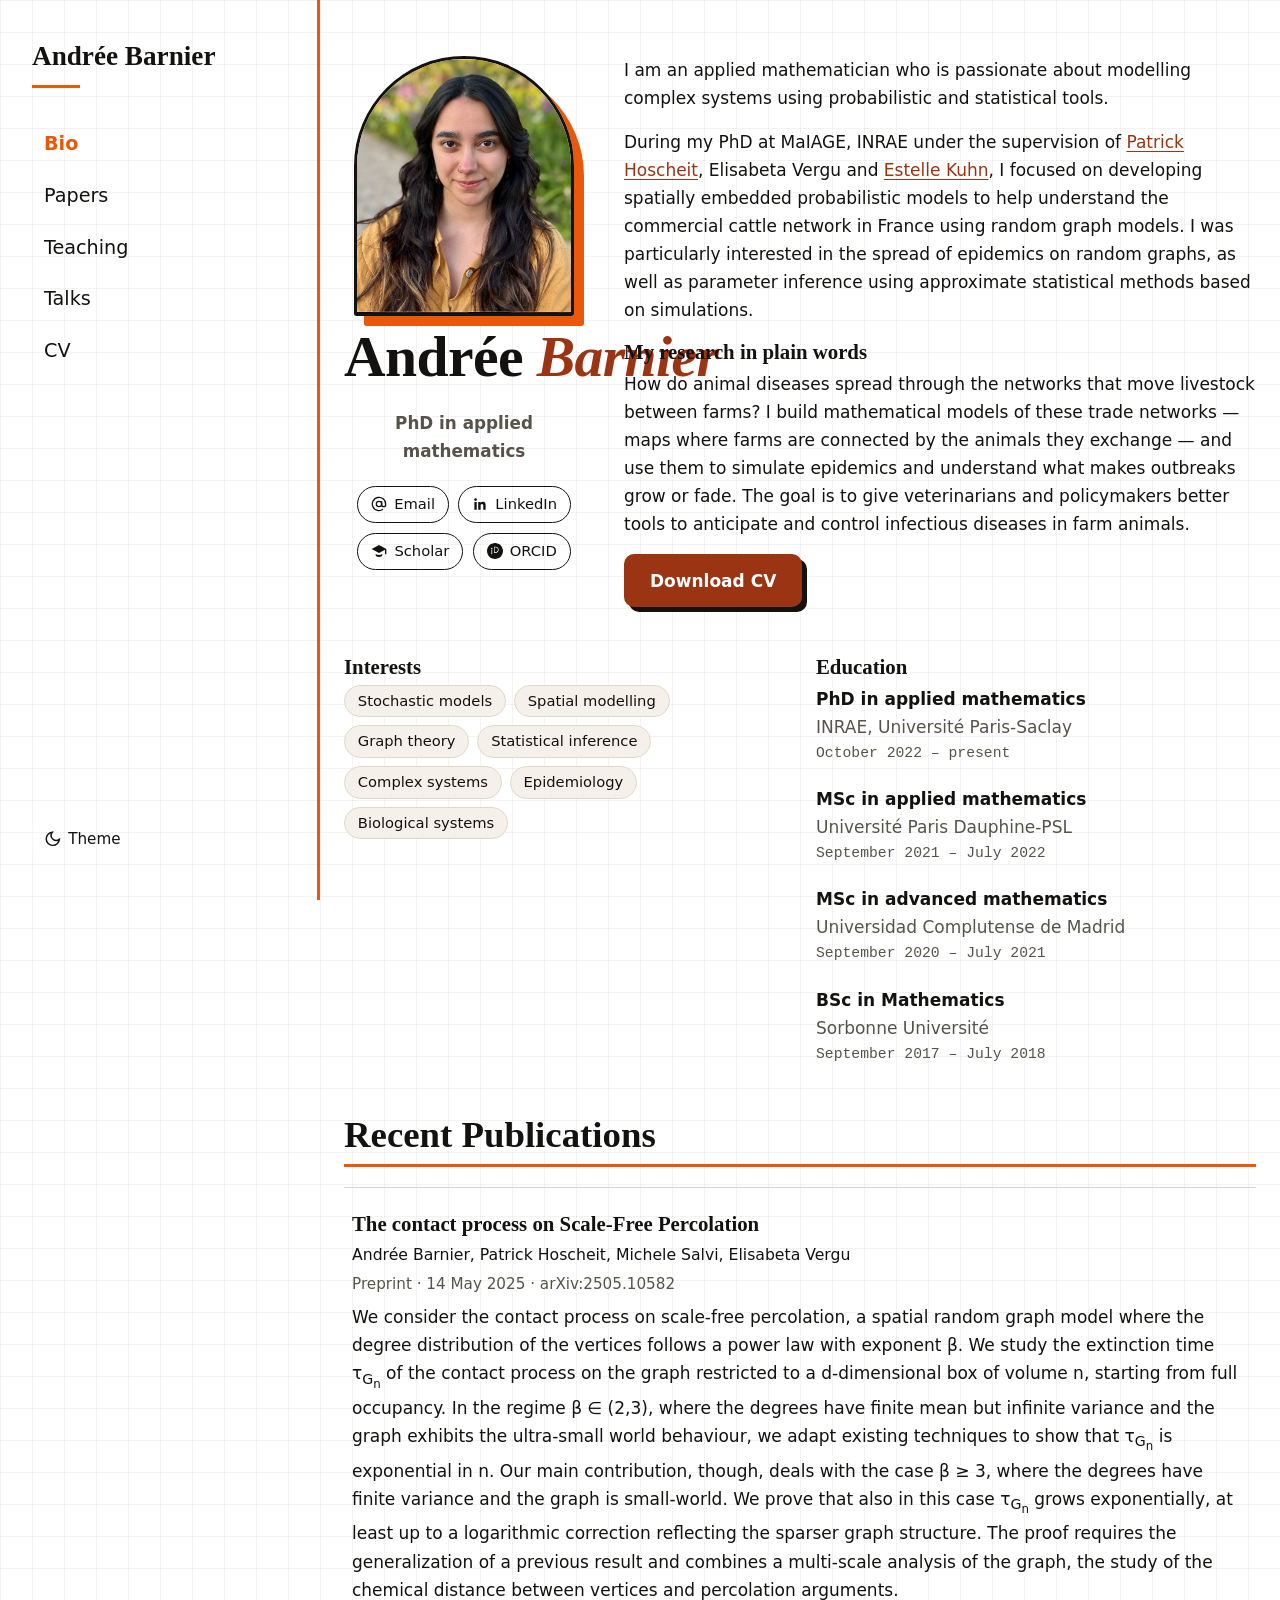
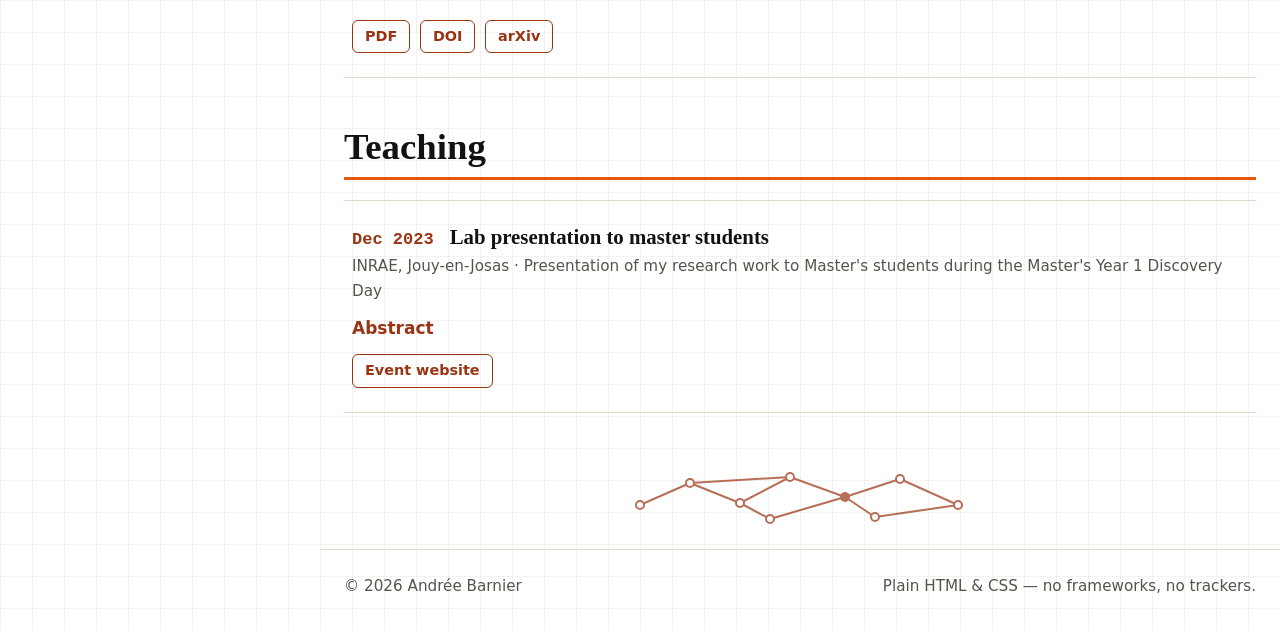
==== commit 6f0033a4: "Address researcher feedback: talks page, teaching, softer dark mode - Move talks off the homepage in" ====
--- a/index.html
+++ b/index.html
@@ -39,7 +39,7 @@
         <div class="profile">
           <img class="avatar" src="assets/img/me.jpg" alt="Portrait of Andrée Barnier" width="400" height="414">
           <div>
-            <h1>Andrée Barnier</h1>
+            <h1>Andrée <span class="accent-word">Barnier</span></h1>
             <p class="role">PhD in applied mathematics</p>
             <ul class="social" aria-label="Contact and profiles">
               <li>
--- a/assets/css/style.css
+++ b/assets/css/style.css
@@ -1,82 +1,79 @@
-/* Plain stylesheet for Andrée Barnier's personal site. No frameworks. */
+/* Bold editorial design for Andrée Barnier's personal site. No frameworks. */
 
 :root {
   color-scheme: light dark;
   --bg: #fff;
-  --bg-soft: #f1f4f2;
-  --text: #15211d;
-  --muted: #46534d;
-  --accent: #0b6e4f;
+  --bg-soft: #f5f1ea;
+  --text: #141210;
+  --muted: #57534a;
+  --accent: #9a3412;
   --accent-contrast: #fff;
-  --border: #dde5e1;
-  --header-bg: #0b3d2e;
-  --header-text: #fff;
-  --header-rule: #35c48d;
-  --footer-bg: #0b3d2e;
-  --footer-text: #cfdad6;
-  --footer-link: #7dd3ae;
-  --max-width: 68rem;
+  --bright: #ea580c;
+  --border: #e0d8cb;
+  --sidebar-bg: #1e1913
+  --sidebar-text: #f5efe6;
+  --sidebar-muted: #c9bfaf;
+  --grid: rgb(20 18 16 / 0.05);
+  --max-width: 60rem;
   --font: system-ui, -apple-system, "Segoe UI", Roboto, "Helvetica Neue", Arial, sans-serif;
   --font-display: Georgia, "Iowan Old Style", "Times New Roman", serif;
+  --font-mono: ui-monospace, SFMono-Regular, Menlo, Consolas, monospace;
 }
 
 @media (prefers-color-scheme: dark) {
   :root {
-    --bg: #1b2422;
-    --bg-soft: #24312d;
-    --text: #e8eceb;
-    --muted: #b6c0bd;
-    --accent: #4ad69b;
-    --accent-contrast: #06231b;
-    --border: #3a4841;
-    --header-bg: #0a3328;
-    --header-text: #f2f5f4;
-    --header-rule: #35c48d;
-    --footer-bg: #0a3328;
-    --footer-text: #b9c6c1;
-    --footer-link: #7dd3ae;
+    --bg: #201b15
+    --bg-soft: #2b251d
+    --text: #f2ebe2;
+    --muted: #c4b8ab;
+    --accent: #f2a65a;
+    --accent-contrast: #201b15
+    --bright: #ea580c;
+    --border: #4a4234
+    --sidebar-bg: #14110d
+    --sidebar-text: #f5efe6;
+    --sidebar-muted: #c9bfaf;
+    --grid: rgb(242 235 226 / 0.05);
   }
 }
 
 html[data-theme="light"] {
   color-scheme: light;
   --bg: #fff;
-  --bg-soft: #f1f4f2;
-  --text: #15211d;
-  --muted: #46534d;
-  --accent: #0b6e4f;
+  --bg-soft: #f5f1ea;
+  --text: #141210;
+  --muted: #57534a;
+  --accent: #9a3412;
   --accent-contrast: #fff;
-  --border: #dde5e1;
-  --header-bg: #0b3d2e;
-  --header-text: #fff;
-  --header-rule: #35c48d;
-  --footer-bg: #0b3d2e;
-  --footer-text: #cfdad6;
-  --footer-link: #7dd3ae;
+  --bright: #ea580c;
+  --border: #e0d8cb;
+  --sidebar-bg: #1e1913
+  --sidebar-text: #f5efe6;
+  --sidebar-muted: #c9bfaf;
+  --grid: rgb(20 18 16 / 0.05);
 }
 
 html[data-theme="dark"] {
   color-scheme: dark;
-  --bg: #1b2422;
-  --bg-soft: #24312d;
-  --text: #e8eceb;
-  --muted: #b6c0bd;
-  --accent: #4ad69b;
-  --accent-contrast: #06231b;
-  --border: #3a4841;
-  --header-bg: #0a3328;
-  --header-text: #f2f5f4;
-  --header-rule: #35c48d;
-  --footer-bg: #0a3328;
-  --footer-text: #b9c6c1;
-  --footer-link: #7dd3ae;
+  --bg: #201b15
+  --bg-soft: #2b251d
+  --text: #f2ebe2;
+  --muted: #c4b8ab;
+  --accent: #f2a65a;
+  --accent-contrast: #201b15
+  --bright: #ea580c;
+  --border: #4a4234
+  --sidebar-bg: #14110d
+  --sidebar-text: #f5efe6;
+  --sidebar-muted: #c9bfaf;
+  --grid: rgb(242 235 226 / 0.05);
 }
 
 * { box-sizing: border-box; }
 
 html {
   scroll-behavior: smooth;
-  scroll-padding-top: 4.5rem;
+  scroll-padding-top: 5rem;
 }
 
 @media (prefers-reduced-motion: reduce) {
@@ -89,19 +86,27 @@
 
 body {
   margin: 0;
-  background: var(--bg);
+  background-color: var(--bg);
+  background-image:
+    linear-gradient(var(--grid) 1px, transparent 1px),
+    linear-gradient(90deg, var(--grid) 1px, transparent 1px);
+  background-size: 32px 32px;
   color: var(--text);
   font-family: var(--font);
   font-size: 1.0625rem;
   line-height: 1.65;
-}
-
-::selection { background: var(--accent); color: var(--accent-contrast); }
-
-h1, h2, h3 { line-height: 1.25; text-wrap: balance; font-family: var(--font-display); font-weight: 700; }
-h1 { font-size: 2.3rem; margin: 0 0 0.25rem; letter-spacing: 0.005em; white-space: nowrap; }
-h2 { font-size: 1.65rem; margin: 0 0 1rem; padding-bottom: 0.4rem; border-bottom: 2px solid var(--accent); letter-spacing: 0.01em; }
-h3 { font-size: 1.2rem; margin: 0 0 0.35rem; }
+  display: grid;
+  grid-template-columns: 20rem 1fr;
+  min-height: 100vh;
+}
+
+::selection { background: var(--bright); color: #161310; }
+
+h1, h2, h3 { line-height: 1.15; text-wrap: balance; font-family: var(--font-display); font-weight: 700; }
+h1 { font-size: clamp(2.6rem, 5vw, 3.6rem); margin: 0 0 0.5rem; letter-spacing: -0.01em; white-space: nowrap; }
+h1 .accent-word { font-style: italic; color: var(--accent); }
+h2 { font-size: clamp(1.8rem, 3vw, 2.3rem); margin: 0 0 1.25rem; padding-bottom: 0.5rem; border-bottom: 3px solid var(--bright); }
+h3 { font-size: 1.3rem; margin: 0 0 0.35rem; }
 
 p { margin: 0 0 1rem; }
 
@@ -113,15 +118,15 @@
   outline-offset: 2px;
   border-radius: 4px;
 }
-.site-header :focus-visible { outline-color: var(--header-text); }
+.site-header :focus-visible { outline-color: var(--bright); }
 
 .skip-link {
   position: absolute;
   left: 1rem;
   top: -4rem;
   z-index: 100;
-  background: var(--header-rule);
-  color: #06231b;
+  background: var(--bright);
+  color: #161310;
   padding: 0.6rem 1rem;
   border-radius: 0 0 6px 6px;
   font-weight: 700;
@@ -133,58 +138,62 @@
 .container {
   max-width: var(--max-width);
   margin: 0 auto;
-  padding: 0 1.25rem;
-}
-
-/* Faint dot texture in dark mode so the background feels less flat black */
-@media (prefers-color-scheme: dark) {
-  html:not([data-theme="light"]) body {
-    background-image: radial-gradient(rgb(255 255 255 / 0.05) 1.2px, transparent 1.3px);
-    background-size: 24px 24px;
-  }
-}
-html[data-theme="dark"] body {
-  background-image: radial-gradient(rgb(255 255 255 / 0.05) 1.2px, transparent 1.3px);
-  background-size: 24px 24px;
-}
-
-main { padding-bottom: 3rem; }
+  padding: 0 1.5rem;
+  width: 100%;
+}
+
+main { padding-bottom: 3rem; grid-column: 2; min-width: 0; }
 section { padding-top: 3rem; }
-
-/* Header */
+main > section:first-child { padding-top: 3.5rem; }
+
+/* Sidebar header (desktop) */
 .site-header {
+  grid-row: 1 / span 2;
   position: sticky;
   top: 0;
+  height: 100vh;
+  overflow-y: auto;
+  background: var(--sidebar-bg);
+  background-image:
+    linear-gradient(rgb(255 255 255 / 0.04) 1px, transparent 1px),
+    linear-gradient(90deg, rgb(255 255 255 / 0.04) 1px, transparent 1px);
+  background-size: 28px 28px;
+  color: var(--sidebar-text);
+  border-right: 3px solid var(--bright);
   z-index: 50;
-  background-color: var(--header-bg);
-  background-image: radial-gradient(rgb(255 255 255 / 0.09) 1.2px, transparent 1.3px);
-  background-size: 22px 22px;
-  border-bottom: 3px solid var(--header-rule);
-  color: var(--header-text);
 }
 
 .header-inner {
   display: flex;
-  align-items: center;
-  gap: 1rem;
-  min-height: 3.75rem;
+  flex-direction: column;
+  align-items: stretch;
+  gap: 2rem;
+  min-height: 100%;
+  padding: 2.5rem 2rem;
 }
 
 .site-title {
   font-family: var(--font-display);
   font-weight: 700;
-  font-size: 1.3rem;
-  letter-spacing: 0.01em;
-  color: var(--header-text);
-  text-decoration: none;
-  margin-right: auto;
+  font-size: 1.7rem;
+  line-height: 1.2;
+  color: var(--sidebar-text);
+  text-decoration: none;
   white-space: nowrap;
 }
-.site-title:hover { color: var(--header-text); text-decoration: underline; text-underline-offset: 0.2em; }
+.site-title:hover { color: var(--bright); }
+.site-title::after {
+  content: "";
+  display: block;
+  width: 3rem;
+  border-bottom: 3px solid var(--bright);
+  margin-top: 0.75rem;
+}
 
 .site-nav ul {
   display: flex;
-  gap: 0.25rem;
+  flex-direction: column;
+  gap: 0.15rem;
   list-style: none;
   margin: 0;
   padding: 0;
@@ -192,14 +201,15 @@
 
 .site-nav a {
   display: block;
-  padding: 0.5rem 0.85rem;
+  padding: 0.55rem 0.75rem;
   border-radius: 6px;
-  color: var(--header-text);
-  text-decoration: none;
+  color: var(--sidebar-text);
+  text-decoration: none;
+  font-size: 1.2rem;
   font-weight: 500;
 }
-.site-nav a:hover { background: rgb(255 255 255 / 0.12); color: var(--header-text); }
-.site-nav a[aria-current="page"] { font-weight: 700; text-decoration: underline; text-underline-offset: 0.3em; text-decoration-thickness: 2px; }
+.site-nav a:hover { background: rgb(255 255 255 / 0.08); color: var(--bright); }
+.site-nav a[aria-current="page"] { font-weight: 700; color: var(--bright); }
 
 .menu-button, .theme-button {
   display: inline-flex;
@@ -207,31 +217,32 @@
   justify-content: center;
   gap: 0.4rem;
   background: none;
-  border: 1px solid rgb(255 255 255 / 0.45);
+  border: 1px solid rgb(255 255 255 / 0.35);
   border-radius: 8px;
-  color: var(--header-text);
+  color: var(--sidebar-text);
   cursor: pointer;
   font: inherit;
   font-size: 0.95rem;
   padding: 0.45rem 0.7rem;
 }
-.menu-button:hover, .theme-button:hover { border-color: var(--header-text); color: var(--header-text); }
+.menu-button:hover, .theme-button:hover { border-color: var(--bright); color: var(--bright); }
 .menu-button { display: none; }
+.theme-button { align-self: flex-start; margin-top: auto; }
 .theme-button svg { width: 1.1rem; height: 1.1rem; }
 
 /* Bio */
-.bio { display: grid; grid-template-columns: 220px 1fr; gap: 2.5rem; align-items: start; }
+.bio { display: grid; grid-template-columns: 240px 1fr; gap: 2.5rem; align-items: start; }
 
 .profile { text-align: center; }
 .avatar {
-  width: 200px;
-  height: 200px;
-  border-radius: 50%;
+  width: 220px;
+  height: 260px;
+  border-radius: 999px 999px 24px 24px;
   object-fit: cover;
-  border: 3px solid var(--border);
-  box-shadow: 0 0 0 6px var(--bg-soft);
-}
-.role { color: var(--muted); margin: 0.75rem 0 0.25rem; font-weight: 600; font-size: 1.05rem; }
+  border: 3px solid var(--text);
+  box-shadow: 10px 10px 0 var(--bright);
+}
+.role { color: var(--muted); margin: 1.25rem 0 0.25rem; font-weight: 600; font-size: 1.05rem; }
 .postnominal { color: var(--muted); font-size: 0.95rem; }
 
 .social { list-style: none; margin: 1.25rem 0 0; padding: 0; display: flex; flex-wrap: wrap; gap: 0.6rem; justify-content: center; }
@@ -239,7 +250,7 @@
   display: inline-flex;
   align-items: center;
   gap: 0.45rem;
-  border: 1px solid var(--border);
+  border: 1px solid var(--text);
   border-radius: 999px;
   padding: 0.35rem 0.8rem;
   font-size: 0.92rem;
@@ -253,16 +264,16 @@
   display: inline-block;
   background: var(--accent);
   color: var(--accent-contrast);
-  font-weight: 600;
-  text-decoration: none;
-  padding: 0.6rem 1.4rem;
-  border-radius: 8px;
+  font-weight: 700;
+  text-decoration: none;
+  padding: 0.65rem 1.5rem;
+  border-radius: 10px;
   border: 2px solid var(--accent);
-  box-shadow: 0 2px 8px rgb(0 0 0 / 0.12);
-}
-.button:hover { filter: brightness(0.92); color: var(--accent-contrast); text-decoration: none; }
-.button.secondary { background: none; color: var(--accent); }
-.button.secondary:hover { background: var(--accent); color: var(--accent-contrast); }
+  box-shadow: 5px 5px 0 var(--text);
+}
+.button:hover { color: var(--accent-contrast); text-decoration: none; box-shadow: 2px 2px 0 var(--text); }
+.button.secondary { background: none; color: var(--accent); box-shadow: 5px 5px 0 var(--accent); }
+.button.secondary:hover { background: var(--accent); color: var(--accent-contrast); box-shadow: 2px 2px 0 var(--text); }
 
 /* Two-column info blocks */
 .columns { display: grid; grid-template-columns: 1fr 1fr; gap: 2rem; }
@@ -279,10 +290,10 @@
 .edu-list { list-style: none; margin: 0; padding: 0; display: grid; gap: 1.25rem; }
 .edu-list .degree { font-weight: 700; }
 .edu-list .school { color: var(--muted); }
-.edu-list .dates { color: var(--muted); font-size: 0.92rem; }
+.edu-list .dates { color: var(--muted); font-size: 0.92rem; font-family: var(--font-mono); }
 .edu-list p { margin: 0.35rem 0 0; font-size: 0.98rem; }
 
-/* Entries (papers, talks): editorial rows with hairline rules */
+/* Entries (papers, talks) */
 .entry-list { list-style: none; margin: 0; padding: 0; display: grid; }
 .entry {
   border-top: 1px solid var(--border);
@@ -309,7 +320,7 @@
 .entry-links a:hover { background: var(--accent); color: var(--accent-contrast); }
 
 .talk-top { display: flex; flex-wrap: wrap; gap: 0.4rem 1rem; align-items: baseline; }
-.talk-top time { font-weight: 700; color: var(--accent); white-space: nowrap; }
+.talk-top time { font-family: var(--font-mono); font-weight: 700; color: var(--accent); white-space: nowrap; }
 .talk-top h3 { flex: 1 1 16rem; }
 .badge {
   display: inline-block;
@@ -334,7 +345,7 @@
 details.abstract div { margin-top: 0.5rem; }
 
 /* Decorative network divider: a nod to random graphs (aria-hidden) */
-.graph-divider { text-align: center; margin: 3rem 0 0.5rem; color: var(--accent); opacity: 0.6; }
+.graph-divider { text-align: center; margin: 3rem 0 0.5rem; color: var(--accent); opacity: 0.7; }
 .graph-divider svg { max-width: 100%; height: auto; }
 .graph-divider circle { fill: var(--bg); }
 .graph-divider circle.seed { fill: currentColor; stroke: none; }
@@ -346,27 +357,38 @@
 
 /* Footer */
 .site-footer {
-  background: var(--footer-bg);
-  color: var(--footer-text);
-  padding: 1.75rem 0 2rem;
+  grid-column: 2;
+  border-top: 1px solid var(--border);
+  padding: 1.5rem 0 2rem;
+  color: var(--muted);
   font-size: 0.95rem;
 }
 .site-footer .container { display: flex; flex-wrap: wrap; gap: 0.5rem 2rem; justify-content: space-between; }
 .site-footer p { margin: 0; }
-.site-footer a { color: var(--footer-link); }
-
-/* Responsive */
-@media (max-width: 55rem) {
-  .bio { grid-template-columns: 1fr; gap: 1.5rem; }
-  .profile { text-align: left; display: flex; gap: 1.25rem; align-items: center; flex-wrap: wrap; }
-  .avatar { width: 120px; height: 120px; }
-  .social { justify-content: flex-start; }
-}
-
-@media (max-width: 40rem) {
-  body { font-size: 1rem; }
-  h1 { font-size: 1.8rem; }
-  h2 { font-size: 1.4rem; }
+
+/* Tablet and below: sidebar becomes a top bar */
+@media (max-width: 60rem) {
+  body { display: block; }
+  main, .site-footer { grid-column: auto; }
+  main > section:first-child { padding-top: 2.5rem; }
+
+  .site-header {
+    position: sticky;
+    top: 0;
+    height: auto;
+    border-right: none;
+    border-bottom: 3px solid var(--bright);
+  }
+  .header-inner {
+    flex-direction: row;
+    align-items: center;
+    gap: 1rem;
+    min-height: 3.75rem;
+    padding: 0 1.25rem;
+  }
+  .site-title { font-size: 1.25rem; margin-right: auto; }
+  .site-title::after { display: none; }
+  .theme-button { margin-top: 0; }
 
   .menu-button { display: inline-flex; }
   .site-nav {
@@ -374,33 +396,45 @@
     top: 100%;
     left: 0;
     right: 0;
-    background: var(--header-bg);
-    border-bottom: 3px solid var(--header-rule);
+    background: var(--sidebar-bg);
+    border-bottom: 3px solid var(--bright);
     display: none;
   }
   .site-nav.open { display: block; }
   .site-nav ul { flex-direction: column; padding: 0.5rem 1.25rem 1rem; }
-  .site-nav a { padding: 0.65rem 0.5rem; }
-  .header-inner { position: relative; }
-
+  .site-nav a { padding: 0.65rem 0.5rem; font-size: 1.05rem; }
+  .site-header .header-inner { position: relative; }
+}
+
+@media (max-width: 55rem) {
+  .bio { grid-template-columns: 1fr; gap: 1.5rem; }
+  .profile { text-align: left; display: flex; gap: 1.5rem; align-items: center; flex-wrap: wrap; }
+  .avatar { width: 140px; height: 168px; box-shadow: 6px 6px 0 var(--bright); }
+  .social { justify-content: flex-start; }
+}
+
+@media (max-width: 40rem) {
+  body { font-size: 1rem; }
+  h1 { font-size: 2.2rem; }
   .columns { grid-template-columns: 1fr; }
   .talk-top h3 { flex-basis: 100%; }
 }
 
-/* Print: clean black-on-white, show link targets */
+/* Print: single column, black-on-white, show link targets */
 @media print {
   :root { color-scheme: light; }
-  body { font-size: 11pt; background: #fff; color: #000; }
-  .site-header { position: static; background: #fff; color: #000; border-bottom: 2px solid #000; }
+  body { display: block; font-size: 11pt; background: #fff; color: #000; }
+  .site-header { position: static; height: auto; background: #fff; color: #000; border: none; border-bottom: 2px solid #000; }
+  .header-inner { padding: 0 0 1rem; gap: 0; }
   .site-title { color: #000; }
+  .site-title::after { display: none; }
   .site-nav, .menu-button, .theme-button, .graph-divider { display: none; }
   .skip-link { display: none; }
-  h1, h2, h3 { font-family: var(--font-display); }
-  h2 { border-bottom-color: #000; }
+  main > section:first-child { padding-top: 1rem; }
   a { color: #000; }
   .button, .button.secondary { border-color: #000; color: #000; background: none; box-shadow: none; }
   .entry, .entry-list > li:last-child .entry { border-color: #999; }
   main a[href^="http"]::after { content: " (" attr(href) ")"; font-size: 0.85em; word-break: break-all; }
-  .site-footer { background: #fff; color: #000; border-top: 1px solid #999; }
-  .avatar { box-shadow: none; }
-}
+  .site-footer { border-top: 1px solid #999; color: #000; }
+  .avatar { box-shadow: none; border-radius: 24px; }
+}
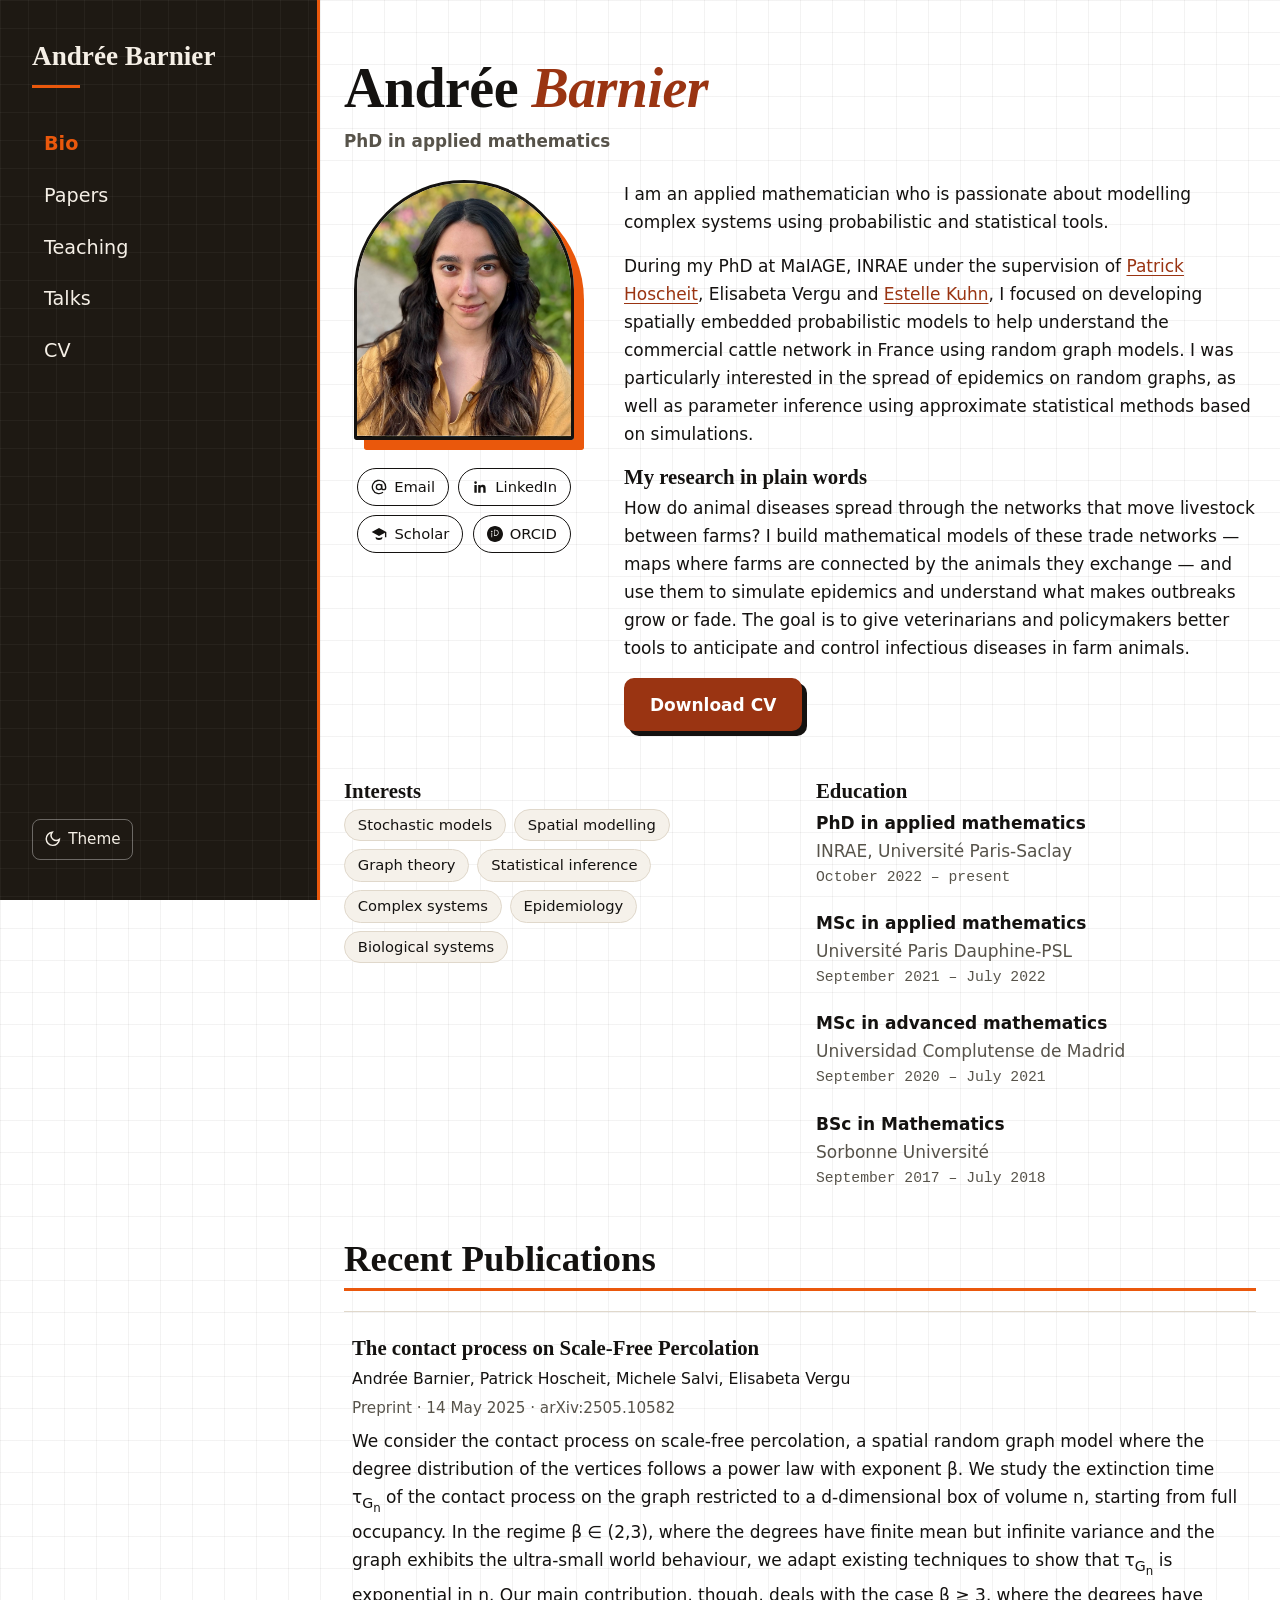
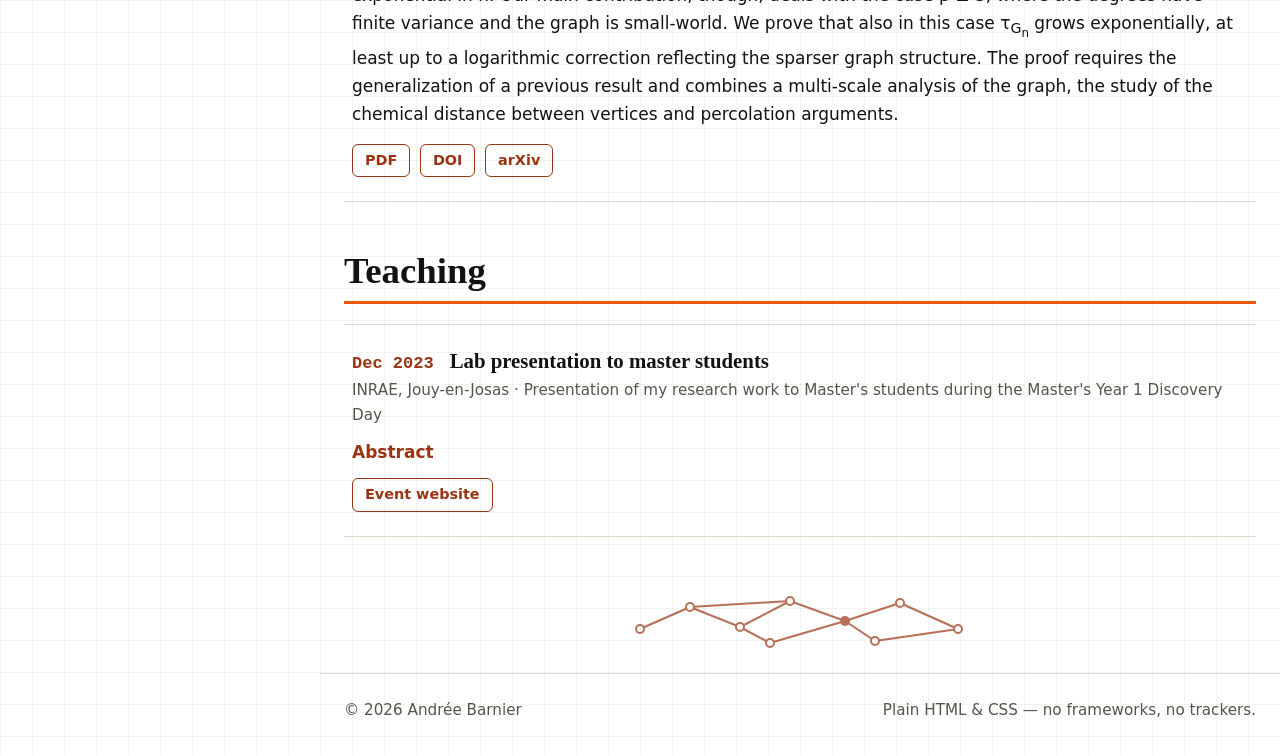
==== commit a2b63633: "Move name above bio grid to fix column overlap (bold) The nowrap one-line h1 overflowed its narrow p" ====
--- a/index.html
+++ b/index.html
@@ -35,13 +35,14 @@
   <main id="main" class="container">
     <section aria-labelledby="bio-heading">
       <h2 id="bio-heading" hidden>Biography</h2>
+      <div class="bio-heading">
+        <h1>Andrée <span class="accent-word">Barnier</span></h1>
+        <p class="role">PhD in applied mathematics</p>
+      </div>
       <div class="bio">
         <div class="profile">
           <img class="avatar" src="assets/img/me.jpg" alt="Portrait of Andrée Barnier" width="400" height="414">
-          <div>
-            <h1>Andrée <span class="accent-word">Barnier</span></h1>
-            <p class="role">PhD in applied mathematics</p>
-            <ul class="social" aria-label="Contact and profiles">
+          <ul class="social" aria-label="Contact and profiles">
               <li>
                 <a href="mailto:barnier.andree@gmail.com">
                   <svg viewBox="0 0 24 24" fill="none" stroke="currentColor" stroke-width="2" aria-hidden="true"><circle cx="12" cy="12" r="4"/><path d="M16 8v5a3 3 0 0 0 6 0v-1a10 10 0 1 0-4 8"/></svg>
@@ -67,7 +68,6 @@
                 </a>
               </li>
             </ul>
-          </div>
         </div>
         <div>
           <p>I am an applied mathematician who is passionate about modelling complex systems using probabilistic and statistical tools.</p>
--- a/assets/css/style.css
+++ b/assets/css/style.css
@@ -10,7 +10,7 @@
   --accent-contrast: #fff;
   --bright: #ea580c;
   --border: #e0d8cb;
-  --sidebar-bg: #1e1913
+  --sidebar-bg: #1e1913;
   --sidebar-text: #f5efe6;
   --sidebar-muted: #c9bfaf;
   --grid: rgb(20 18 16 / 0.05);
@@ -22,15 +22,15 @@
 
 @media (prefers-color-scheme: dark) {
   :root {
-    --bg: #201b15
-    --bg-soft: #2b251d
+    --bg: #201b15;
+    --bg-soft: #2b251d;
     --text: #f2ebe2;
     --muted: #c4b8ab;
     --accent: #f2a65a;
-    --accent-contrast: #201b15
+    --accent-contrast: #201b15;
     --bright: #ea580c;
-    --border: #4a4234
-    --sidebar-bg: #14110d
+    --border: #4a4234;
+    --sidebar-bg: #14110d;
     --sidebar-text: #f5efe6;
     --sidebar-muted: #c9bfaf;
     --grid: rgb(242 235 226 / 0.05);
@@ -47,7 +47,7 @@
   --accent-contrast: #fff;
   --bright: #ea580c;
   --border: #e0d8cb;
-  --sidebar-bg: #1e1913
+  --sidebar-bg: #1e1913;
   --sidebar-text: #f5efe6;
   --sidebar-muted: #c9bfaf;
   --grid: rgb(20 18 16 / 0.05);
@@ -55,15 +55,15 @@
 
 html[data-theme="dark"] {
   color-scheme: dark;
-  --bg: #201b15
-  --bg-soft: #2b251d
+  --bg: #201b15;
+  --bg-soft: #2b251d;
   --text: #f2ebe2;
   --muted: #c4b8ab;
   --accent: #f2a65a;
-  --accent-contrast: #201b15
+  --accent-contrast: #201b15;
   --bright: #ea580c;
-  --border: #4a4234
-  --sidebar-bg: #14110d
+  --border: #4a4234;
+  --sidebar-bg: #14110d;
   --sidebar-text: #f5efe6;
   --sidebar-muted: #c9bfaf;
   --grid: rgb(242 235 226 / 0.05);
@@ -103,7 +103,9 @@
 ::selection { background: var(--bright); color: #161310; }
 
 h1, h2, h3 { line-height: 1.15; text-wrap: balance; font-family: var(--font-display); font-weight: 700; }
-h1 { font-size: clamp(2.6rem, 5vw, 3.6rem); margin: 0 0 0.5rem; letter-spacing: -0.01em; white-space: nowrap; }
+h1 { font-size: clamp(2.2rem, 5vw, 3.5rem); margin: 0 0 0.5rem; letter-spacing: -0.01em; white-space: nowrap; }
+.bio-heading { margin: 0 0 1.5rem; }
+.bio-heading .role { margin: 0; }
 h1 .accent-word { font-style: italic; color: var(--accent); }
 h2 { font-size: clamp(1.8rem, 3vw, 2.3rem); margin: 0 0 1.25rem; padding-bottom: 0.5rem; border-bottom: 3px solid var(--bright); }
 h3 { font-size: 1.3rem; margin: 0 0 0.35rem; }
@@ -277,6 +279,7 @@
 
 /* Two-column info blocks */
 .columns { display: grid; grid-template-columns: 1fr 1fr; gap: 2rem; }
+.bio > *, .columns > * { min-width: 0; }
 
 .tag-list { list-style: none; margin: 0; padding: 0; display: flex; flex-wrap: wrap; gap: 0.5rem; }
 .tag-list li {
@@ -384,7 +387,7 @@
     align-items: center;
     gap: 1rem;
     min-height: 3.75rem;
-    padding: 0 1.25rem;
+    padding: 0 1rem;
   }
   .site-title { font-size: 1.25rem; margin-right: auto; }
   .site-title::after { display: none; }
@@ -415,7 +418,10 @@
 
 @media (max-width: 40rem) {
   body { font-size: 1rem; }
-  h1 { font-size: 2.2rem; }
+  h1 { font-size: clamp(1.7rem, 8vw, 2.2rem); }
+  .site-title { font-size: 1.05rem; }
+  .header-inner { gap: 0.75rem; }
+  .theme-button span { display: none; }
   .columns { grid-template-columns: 1fr; }
   .talk-top h3 { flex-basis: 100%; }
 }
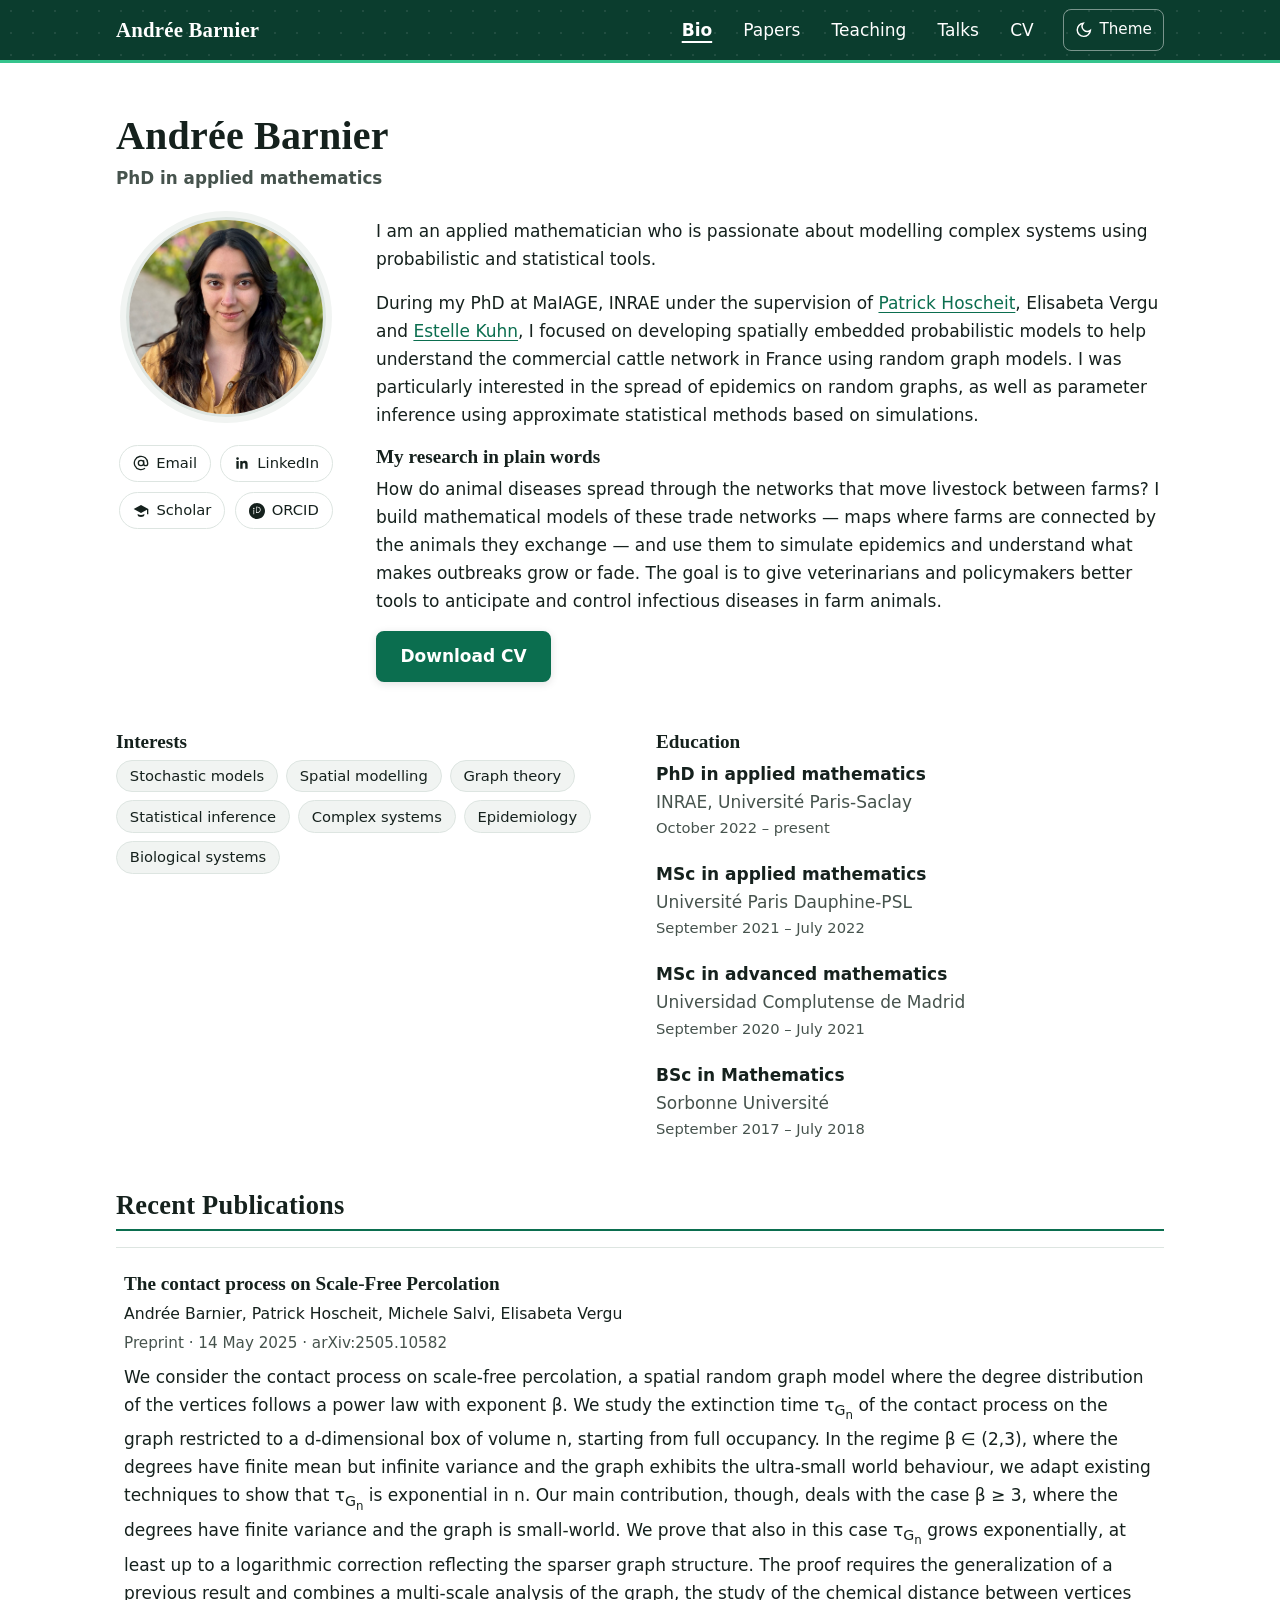
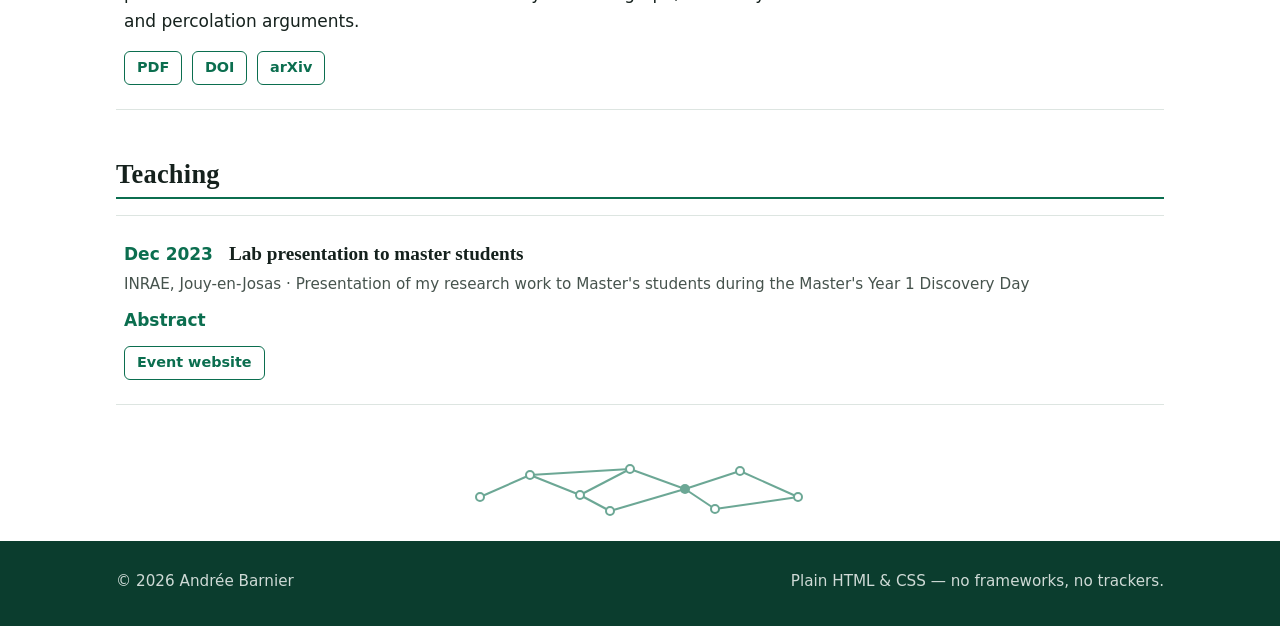
==== commit 7b77a8bc: "Move name above bio grid to fix column overlap (refresh) The nowrap one-line h1 overflowed its narro" ====
--- a/index.html
+++ b/index.html
@@ -36,7 +36,7 @@
     <section aria-labelledby="bio-heading">
       <h2 id="bio-heading" hidden>Biography</h2>
       <div class="bio-heading">
-        <h1>Andrée <span class="accent-word">Barnier</span></h1>
+        <h1>Andrée Barnier</h1>
         <p class="role">PhD in applied mathematics</p>
       </div>
       <div class="bio">
--- a/assets/css/style.css
+++ b/assets/css/style.css
@@ -1,79 +1,82 @@
-/* Bold editorial design for Andrée Barnier's personal site. No frameworks. */
+/* Plain stylesheet for Andrée Barnier's personal site. No frameworks. */
 
 :root {
   color-scheme: light dark;
   --bg: #fff;
-  --bg-soft: #f5f1ea;
-  --text: #141210;
-  --muted: #57534a;
-  --accent: #9a3412;
+  --bg-soft: #f1f4f2;
+  --text: #15211d;
+  --muted: #46534d;
+  --accent: #0b6e4f;
   --accent-contrast: #fff;
-  --bright: #ea580c;
-  --border: #e0d8cb;
-  --sidebar-bg: #1e1913;
-  --sidebar-text: #f5efe6;
-  --sidebar-muted: #c9bfaf;
-  --grid: rgb(20 18 16 / 0.05);
-  --max-width: 60rem;
+  --border: #dde5e1;
+  --header-bg: #0b3d2e;
+  --header-text: #fff;
+  --header-rule: #35c48d;
+  --footer-bg: #0b3d2e;
+  --footer-text: #cfdad6;
+  --footer-link: #7dd3ae;
+  --max-width: 68rem;
   --font: system-ui, -apple-system, "Segoe UI", Roboto, "Helvetica Neue", Arial, sans-serif;
   --font-display: Georgia, "Iowan Old Style", "Times New Roman", serif;
-  --font-mono: ui-monospace, SFMono-Regular, Menlo, Consolas, monospace;
 }
 
 @media (prefers-color-scheme: dark) {
   :root {
-    --bg: #201b15;
-    --bg-soft: #2b251d;
-    --text: #f2ebe2;
-    --muted: #c4b8ab;
-    --accent: #f2a65a;
-    --accent-contrast: #201b15;
-    --bright: #ea580c;
-    --border: #4a4234;
-    --sidebar-bg: #14110d;
-    --sidebar-text: #f5efe6;
-    --sidebar-muted: #c9bfaf;
-    --grid: rgb(242 235 226 / 0.05);
+    --bg: #1b2422;
+    --bg-soft: #24312d;
+    --text: #e8eceb;
+    --muted: #b6c0bd;
+    --accent: #4ad69b;
+    --accent-contrast: #06231b;
+    --border: #3a4841;
+    --header-bg: #0a3328;
+    --header-text: #f2f5f4;
+    --header-rule: #35c48d;
+    --footer-bg: #0a3328;
+    --footer-text: #b9c6c1;
+    --footer-link: #7dd3ae;
   }
 }
 
 html[data-theme="light"] {
   color-scheme: light;
   --bg: #fff;
-  --bg-soft: #f5f1ea;
-  --text: #141210;
-  --muted: #57534a;
-  --accent: #9a3412;
+  --bg-soft: #f1f4f2;
+  --text: #15211d;
+  --muted: #46534d;
+  --accent: #0b6e4f;
   --accent-contrast: #fff;
-  --bright: #ea580c;
-  --border: #e0d8cb;
-  --sidebar-bg: #1e1913;
-  --sidebar-text: #f5efe6;
-  --sidebar-muted: #c9bfaf;
-  --grid: rgb(20 18 16 / 0.05);
+  --border: #dde5e1;
+  --header-bg: #0b3d2e;
+  --header-text: #fff;
+  --header-rule: #35c48d;
+  --footer-bg: #0b3d2e;
+  --footer-text: #cfdad6;
+  --footer-link: #7dd3ae;
 }
 
 html[data-theme="dark"] {
   color-scheme: dark;
-  --bg: #201b15;
-  --bg-soft: #2b251d;
-  --text: #f2ebe2;
-  --muted: #c4b8ab;
-  --accent: #f2a65a;
-  --accent-contrast: #201b15;
-  --bright: #ea580c;
-  --border: #4a4234;
-  --sidebar-bg: #14110d;
-  --sidebar-text: #f5efe6;
-  --sidebar-muted: #c9bfaf;
-  --grid: rgb(242 235 226 / 0.05);
+  --bg: #1b2422;
+  --bg-soft: #24312d;
+  --text: #e8eceb;
+  --muted: #b6c0bd;
+  --accent: #4ad69b;
+  --accent-contrast: #06231b;
+  --border: #3a4841;
+  --header-bg: #0a3328;
+  --header-text: #f2f5f4;
+  --header-rule: #35c48d;
+  --footer-bg: #0a3328;
+  --footer-text: #b9c6c1;
+  --footer-link: #7dd3ae;
 }
 
 * { box-sizing: border-box; }
 
 html {
   scroll-behavior: smooth;
-  scroll-padding-top: 5rem;
+  scroll-padding-top: 4.5rem;
 }
 
 @media (prefers-reduced-motion: reduce) {
@@ -86,29 +89,21 @@
 
 body {
   margin: 0;
-  background-color: var(--bg);
-  background-image:
-    linear-gradient(var(--grid) 1px, transparent 1px),
-    linear-gradient(90deg, var(--grid) 1px, transparent 1px);
-  background-size: 32px 32px;
+  background: var(--bg);
   color: var(--text);
   font-family: var(--font);
   font-size: 1.0625rem;
   line-height: 1.65;
-  display: grid;
-  grid-template-columns: 20rem 1fr;
-  min-height: 100vh;
-}
-
-::selection { background: var(--bright); color: #161310; }
-
-h1, h2, h3 { line-height: 1.15; text-wrap: balance; font-family: var(--font-display); font-weight: 700; }
-h1 { font-size: clamp(2.2rem, 5vw, 3.5rem); margin: 0 0 0.5rem; letter-spacing: -0.01em; white-space: nowrap; }
+}
+
+::selection { background: var(--accent); color: var(--accent-contrast); }
+
+h1, h2, h3 { line-height: 1.25; text-wrap: balance; font-family: var(--font-display); font-weight: 700; }
+h1 { font-size: 2.5rem; margin: 0 0 0.25rem; letter-spacing: 0.005em; white-space: nowrap; }
 .bio-heading { margin: 0 0 1.5rem; }
 .bio-heading .role { margin: 0; }
-h1 .accent-word { font-style: italic; color: var(--accent); }
-h2 { font-size: clamp(1.8rem, 3vw, 2.3rem); margin: 0 0 1.25rem; padding-bottom: 0.5rem; border-bottom: 3px solid var(--bright); }
-h3 { font-size: 1.3rem; margin: 0 0 0.35rem; }
+h2 { font-size: 1.65rem; margin: 0 0 1rem; padding-bottom: 0.4rem; border-bottom: 2px solid var(--accent); letter-spacing: 0.01em; }
+h3 { font-size: 1.2rem; margin: 0 0 0.35rem; }
 
 p { margin: 0 0 1rem; }
 
@@ -120,15 +115,15 @@
   outline-offset: 2px;
   border-radius: 4px;
 }
-.site-header :focus-visible { outline-color: var(--bright); }
+.site-header :focus-visible { outline-color: var(--header-text); }
 
 .skip-link {
   position: absolute;
   left: 1rem;
   top: -4rem;
   z-index: 100;
-  background: var(--bright);
-  color: #161310;
+  background: var(--header-rule);
+  color: #06231b;
   padding: 0.6rem 1rem;
   border-radius: 0 0 6px 6px;
   font-weight: 700;
@@ -140,62 +135,58 @@
 .container {
   max-width: var(--max-width);
   margin: 0 auto;
-  padding: 0 1.5rem;
-  width: 100%;
-}
-
-main { padding-bottom: 3rem; grid-column: 2; min-width: 0; }
+  padding: 0 1.25rem;
+}
+
+/* Faint dot texture in dark mode so the background feels less flat black */
+@media (prefers-color-scheme: dark) {
+  html:not([data-theme="light"]) body {
+    background-image: radial-gradient(rgb(255 255 255 / 0.05) 1.2px, transparent 1.3px);
+    background-size: 24px 24px;
+  }
+}
+html[data-theme="dark"] body {
+  background-image: radial-gradient(rgb(255 255 255 / 0.05) 1.2px, transparent 1.3px);
+  background-size: 24px 24px;
+}
+
+main { padding-bottom: 3rem; }
 section { padding-top: 3rem; }
-main > section:first-child { padding-top: 3.5rem; }
-
-/* Sidebar header (desktop) */
+
+/* Header */
 .site-header {
-  grid-row: 1 / span 2;
   position: sticky;
   top: 0;
-  height: 100vh;
-  overflow-y: auto;
-  background: var(--sidebar-bg);
-  background-image:
-    linear-gradient(rgb(255 255 255 / 0.04) 1px, transparent 1px),
-    linear-gradient(90deg, rgb(255 255 255 / 0.04) 1px, transparent 1px);
-  background-size: 28px 28px;
-  color: var(--sidebar-text);
-  border-right: 3px solid var(--bright);
   z-index: 50;
+  background-color: var(--header-bg);
+  background-image: radial-gradient(rgb(255 255 255 / 0.09) 1.2px, transparent 1.3px);
+  background-size: 22px 22px;
+  border-bottom: 3px solid var(--header-rule);
+  color: var(--header-text);
 }
 
 .header-inner {
   display: flex;
-  flex-direction: column;
-  align-items: stretch;
-  gap: 2rem;
-  min-height: 100%;
-  padding: 2.5rem 2rem;
+  align-items: center;
+  gap: 1rem;
+  min-height: 3.75rem;
 }
 
 .site-title {
   font-family: var(--font-display);
   font-weight: 700;
-  font-size: 1.7rem;
-  line-height: 1.2;
-  color: var(--sidebar-text);
-  text-decoration: none;
+  font-size: 1.3rem;
+  letter-spacing: 0.01em;
+  color: var(--header-text);
+  text-decoration: none;
+  margin-right: auto;
   white-space: nowrap;
 }
-.site-title:hover { color: var(--bright); }
-.site-title::after {
-  content: "";
-  display: block;
-  width: 3rem;
-  border-bottom: 3px solid var(--bright);
-  margin-top: 0.75rem;
-}
+.site-title:hover { color: var(--header-text); text-decoration: underline; text-underline-offset: 0.2em; }
 
 .site-nav ul {
   display: flex;
-  flex-direction: column;
-  gap: 0.15rem;
+  gap: 0.25rem;
   list-style: none;
   margin: 0;
   padding: 0;
@@ -203,15 +194,14 @@
 
 .site-nav a {
   display: block;
-  padding: 0.55rem 0.75rem;
+  padding: 0.5rem 0.85rem;
   border-radius: 6px;
-  color: var(--sidebar-text);
-  text-decoration: none;
-  font-size: 1.2rem;
+  color: var(--header-text);
+  text-decoration: none;
   font-weight: 500;
 }
-.site-nav a:hover { background: rgb(255 255 255 / 0.08); color: var(--bright); }
-.site-nav a[aria-current="page"] { font-weight: 700; color: var(--bright); }
+.site-nav a:hover { background: rgb(255 255 255 / 0.12); color: var(--header-text); }
+.site-nav a[aria-current="page"] { font-weight: 700; text-decoration: underline; text-underline-offset: 0.3em; text-decoration-thickness: 2px; }
 
 .menu-button, .theme-button {
   display: inline-flex;
@@ -219,32 +209,31 @@
   justify-content: center;
   gap: 0.4rem;
   background: none;
-  border: 1px solid rgb(255 255 255 / 0.35);
+  border: 1px solid rgb(255 255 255 / 0.45);
   border-radius: 8px;
-  color: var(--sidebar-text);
+  color: var(--header-text);
   cursor: pointer;
   font: inherit;
   font-size: 0.95rem;
   padding: 0.45rem 0.7rem;
 }
-.menu-button:hover, .theme-button:hover { border-color: var(--bright); color: var(--bright); }
+.menu-button:hover, .theme-button:hover { border-color: var(--header-text); color: var(--header-text); }
 .menu-button { display: none; }
-.theme-button { align-self: flex-start; margin-top: auto; }
 .theme-button svg { width: 1.1rem; height: 1.1rem; }
 
 /* Bio */
-.bio { display: grid; grid-template-columns: 240px 1fr; gap: 2.5rem; align-items: start; }
+.bio { display: grid; grid-template-columns: 220px 1fr; gap: 2.5rem; align-items: start; }
 
 .profile { text-align: center; }
 .avatar {
-  width: 220px;
-  height: 260px;
-  border-radius: 999px 999px 24px 24px;
+  width: 200px;
+  height: 200px;
+  border-radius: 50%;
   object-fit: cover;
-  border: 3px solid var(--text);
-  box-shadow: 10px 10px 0 var(--bright);
-}
-.role { color: var(--muted); margin: 1.25rem 0 0.25rem; font-weight: 600; font-size: 1.05rem; }
+  border: 3px solid var(--border);
+  box-shadow: 0 0 0 6px var(--bg-soft);
+}
+.role { color: var(--muted); margin: 0.75rem 0 0.25rem; font-weight: 600; font-size: 1.05rem; }
 .postnominal { color: var(--muted); font-size: 0.95rem; }
 
 .social { list-style: none; margin: 1.25rem 0 0; padding: 0; display: flex; flex-wrap: wrap; gap: 0.6rem; justify-content: center; }
@@ -252,7 +241,7 @@
   display: inline-flex;
   align-items: center;
   gap: 0.45rem;
-  border: 1px solid var(--text);
+  border: 1px solid var(--border);
   border-radius: 999px;
   padding: 0.35rem 0.8rem;
   font-size: 0.92rem;
@@ -266,16 +255,16 @@
   display: inline-block;
   background: var(--accent);
   color: var(--accent-contrast);
-  font-weight: 700;
-  text-decoration: none;
-  padding: 0.65rem 1.5rem;
-  border-radius: 10px;
+  font-weight: 600;
+  text-decoration: none;
+  padding: 0.6rem 1.4rem;
+  border-radius: 8px;
   border: 2px solid var(--accent);
-  box-shadow: 5px 5px 0 var(--text);
-}
-.button:hover { color: var(--accent-contrast); text-decoration: none; box-shadow: 2px 2px 0 var(--text); }
-.button.secondary { background: none; color: var(--accent); box-shadow: 5px 5px 0 var(--accent); }
-.button.secondary:hover { background: var(--accent); color: var(--accent-contrast); box-shadow: 2px 2px 0 var(--text); }
+  box-shadow: 0 2px 8px rgb(0 0 0 / 0.12);
+}
+.button:hover { filter: brightness(0.92); color: var(--accent-contrast); text-decoration: none; }
+.button.secondary { background: none; color: var(--accent); }
+.button.secondary:hover { background: var(--accent); color: var(--accent-contrast); }
 
 /* Two-column info blocks */
 .columns { display: grid; grid-template-columns: 1fr 1fr; gap: 2rem; }
@@ -293,10 +282,10 @@
 .edu-list { list-style: none; margin: 0; padding: 0; display: grid; gap: 1.25rem; }
 .edu-list .degree { font-weight: 700; }
 .edu-list .school { color: var(--muted); }
-.edu-list .dates { color: var(--muted); font-size: 0.92rem; font-family: var(--font-mono); }
+.edu-list .dates { color: var(--muted); font-size: 0.92rem; }
 .edu-list p { margin: 0.35rem 0 0; font-size: 0.98rem; }
 
-/* Entries (papers, talks) */
+/* Entries (papers, talks): editorial rows with hairline rules */
 .entry-list { list-style: none; margin: 0; padding: 0; display: grid; }
 .entry {
   border-top: 1px solid var(--border);
@@ -323,7 +312,7 @@
 .entry-links a:hover { background: var(--accent); color: var(--accent-contrast); }
 
 .talk-top { display: flex; flex-wrap: wrap; gap: 0.4rem 1rem; align-items: baseline; }
-.talk-top time { font-family: var(--font-mono); font-weight: 700; color: var(--accent); white-space: nowrap; }
+.talk-top time { font-weight: 700; color: var(--accent); white-space: nowrap; }
 .talk-top h3 { flex: 1 1 16rem; }
 .badge {
   display: inline-block;
@@ -348,7 +337,7 @@
 details.abstract div { margin-top: 0.5rem; }
 
 /* Decorative network divider: a nod to random graphs (aria-hidden) */
-.graph-divider { text-align: center; margin: 3rem 0 0.5rem; color: var(--accent); opacity: 0.7; }
+.graph-divider { text-align: center; margin: 3rem 0 0.5rem; color: var(--accent); opacity: 0.6; }
 .graph-divider svg { max-width: 100%; height: auto; }
 .graph-divider circle { fill: var(--bg); }
 .graph-divider circle.seed { fill: currentColor; stroke: none; }
@@ -360,38 +349,31 @@
 
 /* Footer */
 .site-footer {
-  grid-column: 2;
-  border-top: 1px solid var(--border);
-  padding: 1.5rem 0 2rem;
-  color: var(--muted);
+  background: var(--footer-bg);
+  color: var(--footer-text);
+  padding: 1.75rem 0 2rem;
   font-size: 0.95rem;
 }
 .site-footer .container { display: flex; flex-wrap: wrap; gap: 0.5rem 2rem; justify-content: space-between; }
 .site-footer p { margin: 0; }
-
-/* Tablet and below: sidebar becomes a top bar */
-@media (max-width: 60rem) {
-  body { display: block; }
-  main, .site-footer { grid-column: auto; }
-  main > section:first-child { padding-top: 2.5rem; }
-
-  .site-header {
-    position: sticky;
-    top: 0;
-    height: auto;
-    border-right: none;
-    border-bottom: 3px solid var(--bright);
-  }
-  .header-inner {
-    flex-direction: row;
-    align-items: center;
-    gap: 1rem;
-    min-height: 3.75rem;
-    padding: 0 1rem;
-  }
-  .site-title { font-size: 1.25rem; margin-right: auto; }
-  .site-title::after { display: none; }
-  .theme-button { margin-top: 0; }
+.site-footer a { color: var(--footer-link); }
+
+/* Responsive */
+@media (max-width: 55rem) {
+  .bio { grid-template-columns: 1fr; gap: 1.5rem; }
+  .profile { text-align: left; display: flex; gap: 1.25rem; align-items: center; flex-wrap: wrap; }
+  .avatar { width: 120px; height: 120px; }
+  .social { justify-content: flex-start; }
+}
+
+@media (max-width: 40rem) {
+  body { font-size: 1rem; }
+  h1 { font-size: 1.7rem; }
+  h2 { font-size: 1.4rem; }
+  .site-title { font-size: 1.05rem; }
+  .header-inner { gap: 0.75rem; }
+  .site-header > .container { padding-left: 1rem; padding-right: 1rem; }
+  .theme-button span { display: none; }
 
   .menu-button { display: inline-flex; }
   .site-nav {
@@ -399,48 +381,33 @@
     top: 100%;
     left: 0;
     right: 0;
-    background: var(--sidebar-bg);
-    border-bottom: 3px solid var(--bright);
+    background: var(--header-bg);
+    border-bottom: 3px solid var(--header-rule);
     display: none;
   }
   .site-nav.open { display: block; }
   .site-nav ul { flex-direction: column; padding: 0.5rem 1.25rem 1rem; }
-  .site-nav a { padding: 0.65rem 0.5rem; font-size: 1.05rem; }
-  .site-header .header-inner { position: relative; }
-}
-
-@media (max-width: 55rem) {
-  .bio { grid-template-columns: 1fr; gap: 1.5rem; }
-  .profile { text-align: left; display: flex; gap: 1.5rem; align-items: center; flex-wrap: wrap; }
-  .avatar { width: 140px; height: 168px; box-shadow: 6px 6px 0 var(--bright); }
-  .social { justify-content: flex-start; }
-}
-
-@media (max-width: 40rem) {
-  body { font-size: 1rem; }
-  h1 { font-size: clamp(1.7rem, 8vw, 2.2rem); }
-  .site-title { font-size: 1.05rem; }
-  .header-inner { gap: 0.75rem; }
-  .theme-button span { display: none; }
+  .site-nav a { padding: 0.65rem 0.5rem; }
+  .header-inner { position: relative; }
+
   .columns { grid-template-columns: 1fr; }
   .talk-top h3 { flex-basis: 100%; }
 }
 
-/* Print: single column, black-on-white, show link targets */
+/* Print: clean black-on-white, show link targets */
 @media print {
   :root { color-scheme: light; }
-  body { display: block; font-size: 11pt; background: #fff; color: #000; }
-  .site-header { position: static; height: auto; background: #fff; color: #000; border: none; border-bottom: 2px solid #000; }
-  .header-inner { padding: 0 0 1rem; gap: 0; }
+  body { font-size: 11pt; background: #fff; color: #000; }
+  .site-header { position: static; background: #fff; color: #000; border-bottom: 2px solid #000; }
   .site-title { color: #000; }
-  .site-title::after { display: none; }
   .site-nav, .menu-button, .theme-button, .graph-divider { display: none; }
   .skip-link { display: none; }
-  main > section:first-child { padding-top: 1rem; }
+  h1, h2, h3 { font-family: var(--font-display); }
+  h2 { border-bottom-color: #000; }
   a { color: #000; }
   .button, .button.secondary { border-color: #000; color: #000; background: none; box-shadow: none; }
   .entry, .entry-list > li:last-child .entry { border-color: #999; }
   main a[href^="http"]::after { content: " (" attr(href) ")"; font-size: 0.85em; word-break: break-all; }
-  .site-footer { border-top: 1px solid #999; color: #000; }
-  .avatar { box-shadow: none; border-radius: 24px; }
-}
+  .site-footer { background: #fff; color: #000; border-top: 1px solid #999; }
+  .avatar { box-shadow: none; }
+}
